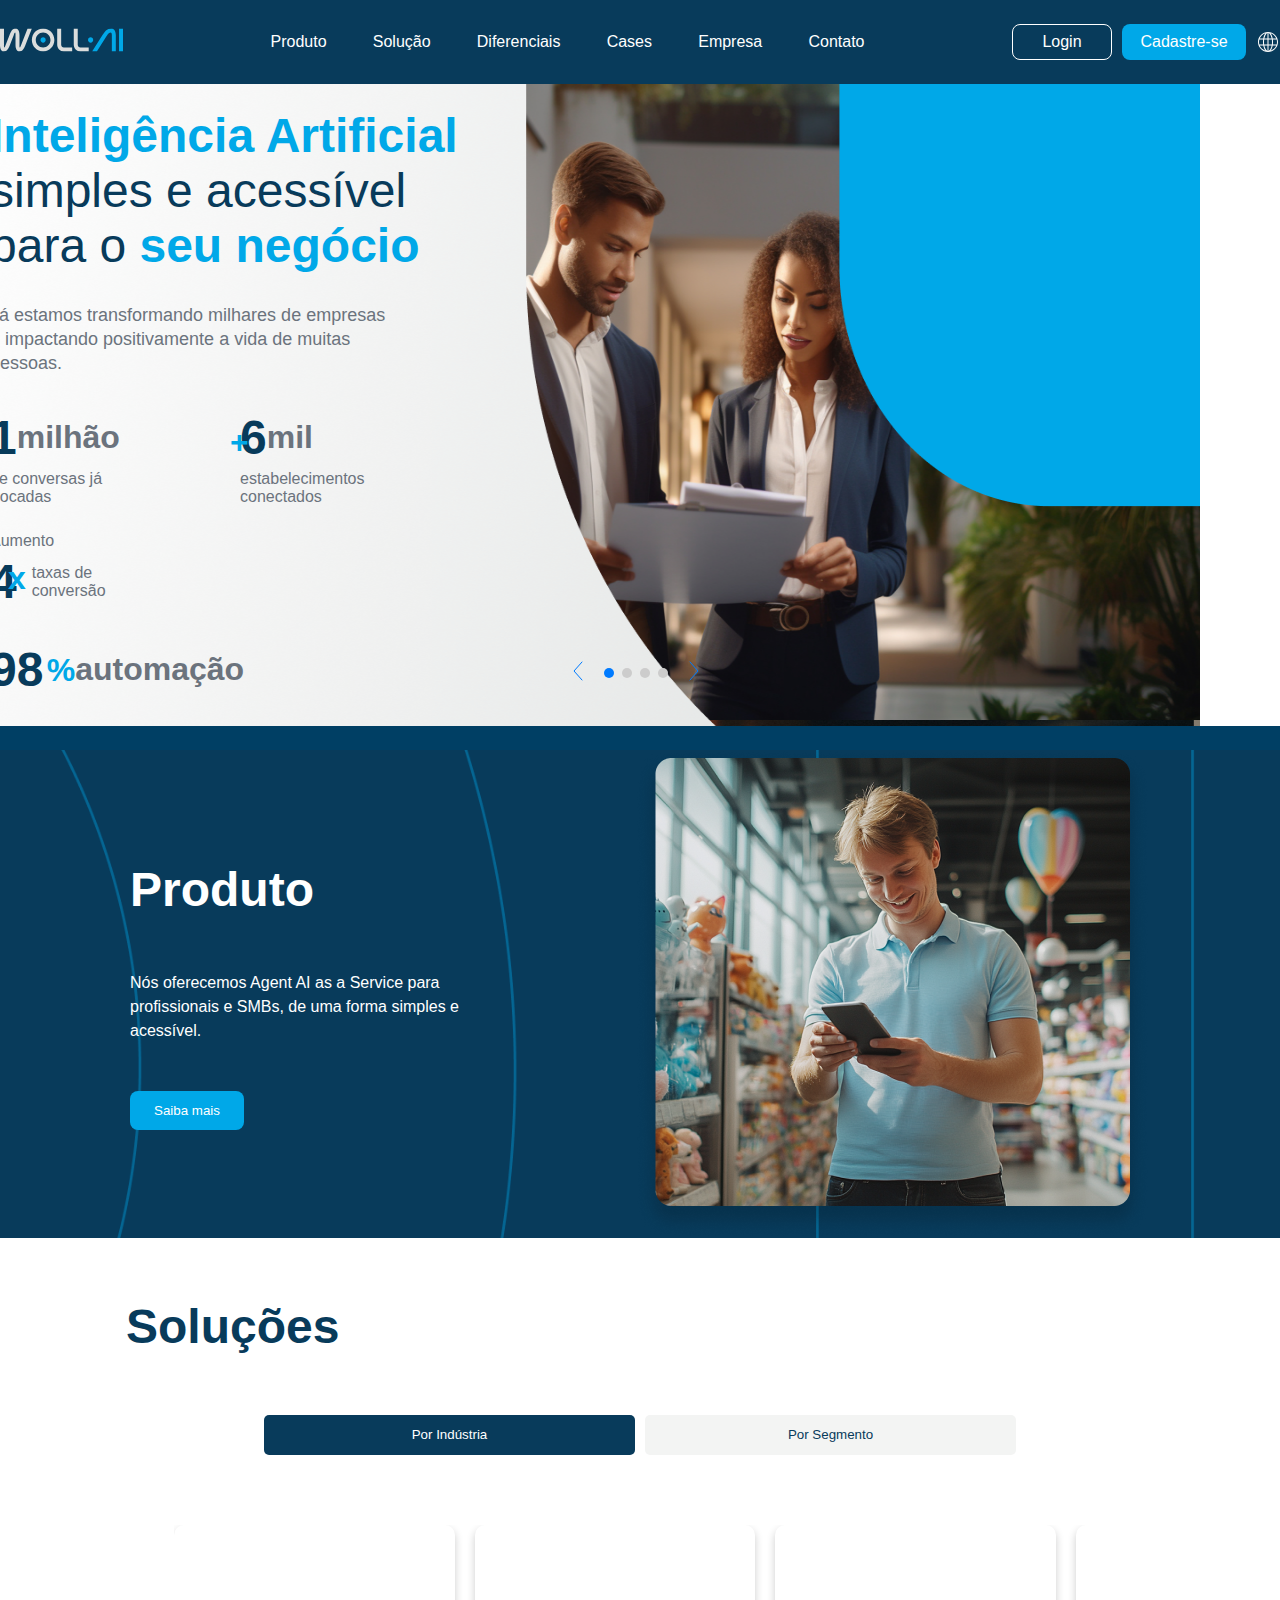
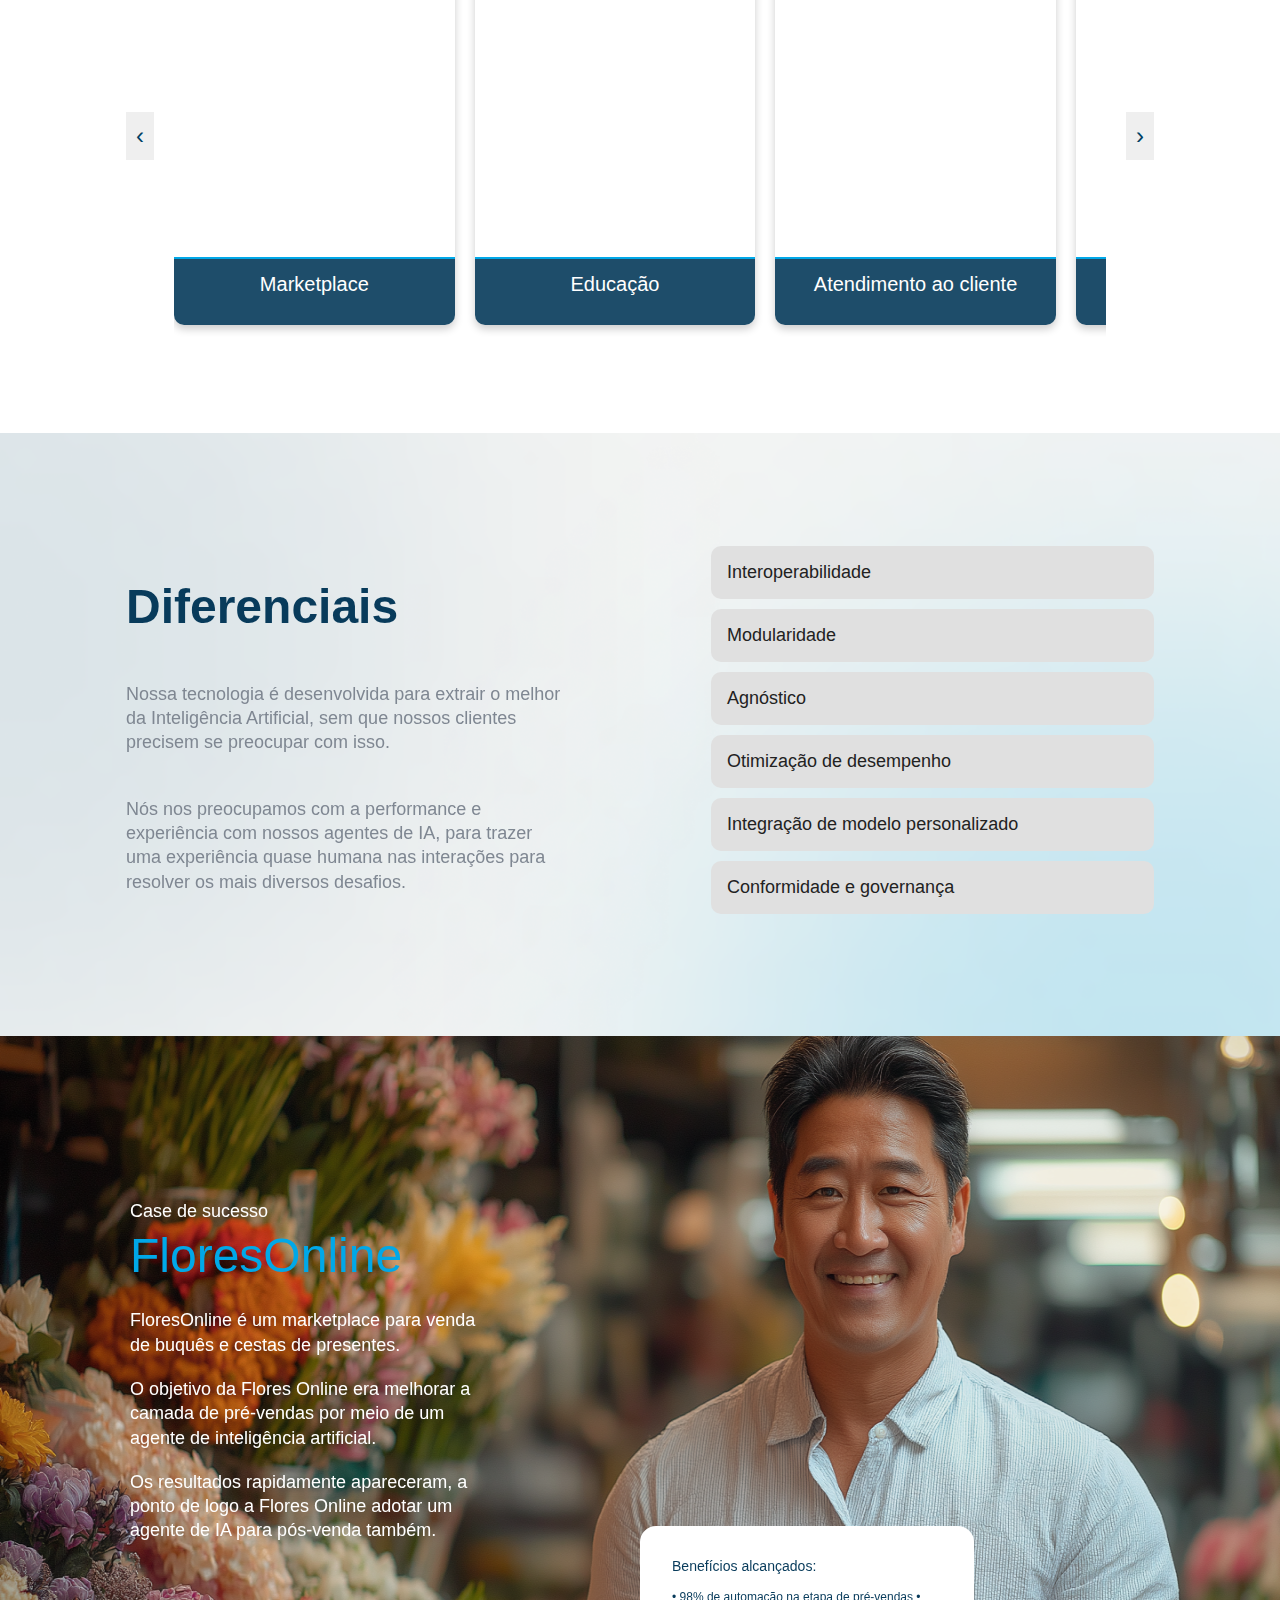
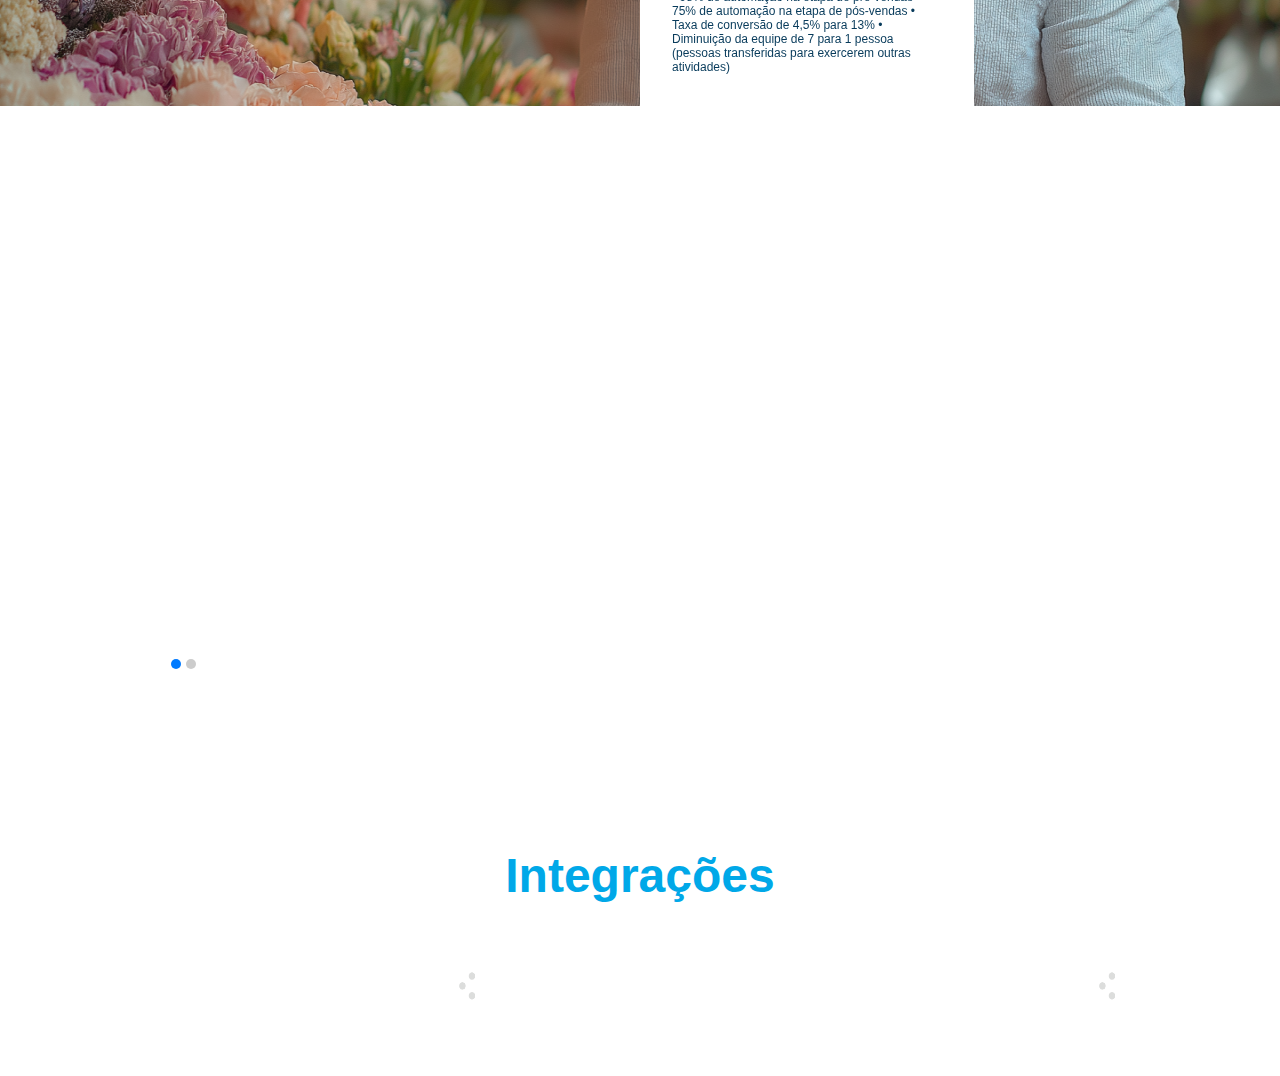
==== index.html @ 7b43d2b9 "vontade de comer miojo" ====
<!DOCTYPE html>
<html lang="pt-BR">
  <head>
    <meta charset="UTF-8" />
    <meta name="viewport" content="width=device-width, initial-scale=1.0" />
    <title>woll.AI</title>
    <meta name="description" content="Site da woll" />

    <!-- estilos -->
    <link rel="preload" href="./css/style.css" as="style" />
    <link rel="stylesheet" href="./css/style.css" />
    <!-- bibliotecas -->
    <script src="https://code.jquery.com/jquery-3.6.0.min.js"></script>
  </head>
  <body>
    <header>
      <div class="container-navbar" id="navbar">
        <nav>
          <div class="logo">
            <a href="index.html" class="navbar-brand">
              <img src="img/LogoWollAi.svg" alt="logo" />
            </a>
          </div>
          <ul class="menu-nav-page">
            <li class="">
              <a class="cpw" href="#produto" data-translate="produto"
                >Produto</a
              >
            </li>
            <li class="">
              <a class="cpw" href="#solucoes" data-translate="solucoes"
                >Solução</a
              >
            </li>
            <li class="">
              <a class="cpw" href="#diferenciais" data-translate="diferenciais"
                >Diferenciais</a
              >
            </li>
            <li class="">
              <a class="cpw" href="#cases" data-translate="cases">Cases</a>
            </li>
            <li class="">
              <a class="cpw" href="#empresa" data-translate="empresa"
                >Empresa</a
              >
            </li>
            <li class="">
              <a class="cpw" href="#footer" data-translate="contato">Contato</a>
            </li>
          </ul>
          <ul class="container-btn-funtion">
            <li class="">
              <a href="#" class="btn-navbar-login cpw" data-translate="login"
                ><img src="./img/icones/Perfil.svg" alt="" />Login</a
              >
            </li>
            <li class="">
              <a
                class="btn-navbar-cadastre-se cpw"
                href="inscricao.html"
                data-translate="cadastreSe"
                >Cadastre-se</a
              >
            </li>
            <li class="btn-header-select-language">
              <img
                src="img/icones/Lnaguage.svg"
                alt="Language Icon"
                id="language-icon"
              />
              <select
                id="language-selector-header"
                class="select-language-header"
              >
                <option value="pt">Português</option>
                <option value="en">English</option>
                <option value="es">Español</option>
              </select>
            </li>
          </ul>
          <div class="btn-menu-mobile">
            <svg
              width="24"
              height="24"
              viewBox="0 0 24 24"
              fill="none"
              xmlns="http://www.w3.org/2000/svg"
            >
              <path d="M3 7H21" stroke="white" stroke-linecap="round" />
              <path d="M3 12H14" stroke="white" stroke-linecap="round" />
              <path d="M3 17H18" stroke="white" stroke-linecap="round" />
            </svg>
          </div>
          <div class="menu-mobile bg-p4">
            <img src="./img/LogoWollAi.svg" alt="" />
            <ul>
              <li class="cpw">
                <a class="cpw" href="#produto" data-translate="produto"
                  >Produto</a
                >
              </li>
              <li class="cpw">
                <a class="cpw" href="#solucoes" data-translate="solucoes"
                  >Solução</a
                >
              </li>
              <li class="cpw">
                <a
                  class="cpw"
                  href="#diferenciais"
                  data-translate="diferenciais"
                  >Diferenciais</a
                >
              </li>
              <li class="cpw">
                <a class="cpw" href="#cases" data-translate="cases">Cases</a>
              </li>
              <li class="cpw">
                <a class="cpw" href="#empresa" data-translate="empresa"
                  >Empresa</a
                >
              </li>
              <li class="cpw">
                <a class="cpw" href="#footer" data-translate="contato"
                  >Contato</a
                >
              </li>
            </ul>
            <ul class="container-btn-funtion-mobile">
              <li class="">
                <a href="#" class="btn-navbar-login cpw" data-translate="login">
                  <img src="./img/icones/Perfil.svg" alt="" />Login</a
                >
              </li>
              <li class="">
                <a
                  class="btn-navbar-cadastre-se cpw"
                  href="inscricao.html"
                  data-translate="cadastreSe"
                  >Cadastre-se</a
                >
              </li>
              <li>
                <img src="img/icones/Lnaguage.svg" alt="Language Icon" />
                <select id="language-selector-mobile">
                  <option value="pt">Português</option>
                  <option value="en">English</option>
                  <option value="es">Español</option>
                </select>
              </li>
            </ul>
          </div>
        </nav>
      </div>
    </header>

    <section class="hero-section">
      <div class="heros">
        <div class="container-header slide active">
          <div class="header-side-right header-1">
            <div class="container-marcadores">
              <h1 class="cp4">
                <strong class="cp3" data-translate="inteligenciaArtificial"
                  >Inteligência Artificial</strong
                >
                <span data-translate="simplesEacessivel"
                  >simples e acessível para o</span
                >
                <strong class="cp3" data-translate="seuNegocio"
                  >seu negócio</strong
                >
              </h1>
              <p class="font-p cp2" data-translate="impactandoVidas">
                Já estamos transformando milhares de empresas e impactando<br />positivamente
                a vida de muitas pessoas.
              </p>
              <div class="card-marcadores">
                <div class="container-marcador-1">
                  <div class="container-marcador">
                    <p class="font-titulo-bold cp4 marcador-numero marcador-1">
                      1
                    </p>
                    <span data-translate="milhao">milhão</span>
                  </div>
                  <p class="marcador-texto" data-translate="conversasTrocadas">
                    de conversas já trocadas
                  </p>
                </div>
                <div class="container-marcador-2">
                  <div class="container-marcador">
                    <p class="font-titulo-bold cp4 marcador-numero marcador-2">
                      6
                    </p>
                    <span data-translate="mil">mil</span>
                  </div>
                  <p
                    class="marcador-texto"
                    data-translate="estabelecimentosConectados"
                  >
                    estabelecimentos conectados
                  </p>
                </div>
                <div class="container-marcador-3">
                  <span class="marcador-texto" data-translate="aumento"
                    >Aumento</span
                  >
                  <div class="container-marcador">
                    <p class="font-titulo-bold cp4 marcador-numero marcador-3">
                      4
                    </p>
                    <p
                      class="marcador-texto m3"
                      data-translate="taxasConversao"
                    >
                      <strong>taxas de conversão</strong>
                    </p>
                  </div>
                </div>
                <div class="container-marcador-4">
                  <div class="container-marcador">
                    <p class="font-titulo-bold cp4 marcador-numero marcador-4">
                      98
                    </p>
                    <span class="m4" data-translate="automacao">automação</span>
                  </div>
                </div>
              </div>
            </div>
          </div>
          <img
            src="./img/bg/bg-header-1.png"
            alt="Imagem representativa"
            class="bg-img-desktop bg-img-header-1"
          />
          <img src="./img/mobille/m-h1.png" class="bg-img-mobile" alt="" />
        </div>

        <div class="container-header slide">
          <div class="header-side-right header-2">
            <div class="container-marcadores-header-2">
              <h1 class="font-titulo">
                <span data-translate="testeGratis">Teste Gratis</span>
                <strong class="cpw" data-translate="wollAI"> Woll AI</strong>
              </h1>
              <div class="container-marcador-header-2">
                <div class="marcador-header-2">
                  <p class="marcador-numero-header-2 font-titulo-bold">20</p>
                  <span class="cpw" data-translate="maisTempoFamilia">
                    mais tempo <br />
                    com a familia
                  </span>
                </div>
                <div class="marcador-header-2">
                  <p class="marcador-numero-header-2 font-titulo-bold">30</p>
                  <span class="cpw" data-translate="maisRenda"
                    >mais<br />renda</span
                  >
                </div>
              </div>
              <button class="btn cpw bg-p4" data-translate="saibaMais">
                Saiba Mais
              </button>
            </div>
          </div>

          <img
            src="./img/bg/bg-header-2.png"
            alt="Imagem representativa"
            class="bg-img-desktop"
          />
          <img src="./img/mobille/m-h2.png" class="bg-img-mobile" />
        </div>

        <div class="container-header slide">
          <div class="header-side-right-3 header-3">
            <h1 class="font-titulo cp4">
              <span data-translate="header3TituloParte1">Possui uma</span>
              <strong data-translate="header3TituloParte2">petshop</strong>
              <span data-translate="header3TituloParte3">e quer</span>
              <strong data-translate="header3TituloParte4">automatizar</strong>
              <span data-translate="header3TituloParte6">parte do seu</span>
              <strong data-translate="header3TituloParte5">atendimento?</strong>
            </h1>
            <p class="font-p cp4" data-translate="cadastreAquiHeader3">
              Cadastre-se aqui e entre na lista dos primeiros que irão testar um
              Agente de IA gratuitamente.
            </p>
            <button class="btn cpw bg-p4" data-translate="cadastreSeHeader3">
              Cadastre-se
            </button>
          </div>

          <img
            src="./img/bg/bg-header-3.png"
            alt="Imagem representativa "
            class="bg-img-desktop"
          />
          <img src="./img/mobille/m-h3.png" alt="" class="bg-img-mobile" />
        </div>

        <div class="container-header slide">
          <div class="header-side-right-4 header-4">
            <h1 class="font-titulo cp3">
              <span data-translate="header4TituloParte1">Tem uma</span>
              <strong class="cpw" data-translate="header4TituloParte2"
                >floricultura</strong
              ><br />
              <span data-translate="header4TituloParte3">e quer</span>
              <strong class="cpw" data-translate="header4TituloParte4"
                >aumentar<br />suas vendas?</strong
              >
            </h1>
            <p class="font-p cpw" data-translate="headerFloriculturaDescricao">
              Cadastre-se aqui e entre na lista dos primeiros que irão testar um
              Agente de IA gratuitamente.
            </p>
            <button
              class="btn bg-p3 cpw"
              data-translate="headerFloriculturaBotao"
            >
              Cadastre-se
            </button>
          </div>

          <img
            src="./img/bg/bg-header-4.png"
            alt="Imagem representativa"
            class="bg-img-desktop bg-img-header-4"
          />
          <img src="./img/mobille/m-h4.png" alt="" class="bg-img-mobile" />
        </div>

        <div class="carousel-headers">
          <button class="carousel-left">
            <img src="img/icones/Left.svg" alt="Seta esquerda" />
          </button>
          <span class="active"></span>
          <span></span>
          <span></span>
          <span></span>
          <button class="carousel-right">
            <img src="img/icones/Right.svg" alt="Seta direita" />
          </button>
        </div>
      </div>
    </section>

    <section class="produto detalhe-bg-produto" id="produto">
      <div class="container-produto">
        <div class="card-produto">
          <h2 class="font-titulo-bold cpw" data-translate="produtoTitulo">
            Produto
          </h2>
          <p class=".font-p cpw" data-translate="produtoDescricao">
            Nós oferecemos Agent AI as a Service para<br />
            profissionais e SMBs, de uma forma
            <strong class="cpw">simples</strong> e
            <strong class="cpw">acessível</strong>
          </p>
          <button
            class="btn-produto bg-p3 cpw"
            data-translate="produtoSaibaMais"
          >
            Saiba mais
          </button>
        </div>

        <div class="container-img-produto">
          <img
            src="img/bg/img-produto.png"
            alt="Pessoa segurando um tablet em uma loja"
            class="img-border-radius"
          />
        </div>
      </div>
    </section>

    <section class="solucoes-section" id="solucoes">
      <div class="container-solucoes">
        <div class="section-cards">
          <h2 class="font-titulo-bold cp4" data-translate="solutionTitulo">
            Soluções
          </h2>

          <div class="container-buttons">
            <button
              class="btn--solucoes active"
              data-target="container-cards-industria"
              data-translate="solutionBtnIndustria"
            >
              Por Indústria
            </button>
            <button
              class="btn--solucoes"
              data-target="container-cards-segmento"
              data-translate="solutionBtnSegmento"
            >
              Por Segmento
            </button>
          </div>

          <div class="container-cards-segmento">
            <div class="cards-carousel">
              <div class="carousel-track">
                <div class="card-container s-card-1">
                  <div class="text-overlay">
                    <p data-translate="solutionDescricaoNutricaoVendas">
                      Tenha um agente de IA projetado para envolver e orientar
                      clientes em potencial pelo funil de vendas, fornecendo
                      interações personalizadas, oportunas e relevantes. Ele
                      automatiza vários estágios do processo de nutrição,
                      garantindo que os leads sejam consistentemente
                      acompanhados e movidos para mais perto de tomar uma
                      decisão de compra.
                    </p>
                  </div>
                  <h3 data-translate="solutionTituloNutricaoVendas">
                    Nutrição e Vendas IA
                  </h3>
                </div>
                <div class="card-container s-card-2">
                  <div class="text-overlay">
                    <p data-translate="solutionDescricaoCoachIA">
                      Tenha um agente de IA projetado para auxiliar os clientes
                      automatizando respostas, fornecendo assistência em tempo
                      real e resolvendo problemas comuns de forma eficiente. Ele
                      opera em vários canais de comunicação, como chat, e-mail,
                      telefone e mídia social para aprimorar a experiência geral
                      de atendimento ao cliente.
                    </p>
                  </div>
                  <h3 data-translate="solutionTituloCoachIA">Coach IA</h3>
                </div>
                <div class="card-container s-card-3">
                  <div class="text-overlay">
                    <p data-translate="solutionDescricaoAtendimentoClienteSeg">
                      Tenha um agente de IA projetado para auxiliar os clientes
                      automatizando respostas, fornecendo assistência em tempo
                      real e resolvendo problemas comuns de forma eficiente. Ele
                      opera em vários canais de comunicação, como chat, e-mail,
                      telefone e mídia social para aprimorar a experiência geral
                      de atendimento ao cliente.
                    </p>
                  </div>
                  <h3 data-translate="solutionTituloAtendimentoClienteSeg">
                    Atendimento ao cliente
                  </h3>
                </div>
              </div>
            </div>
          </div>

          <div class="container-cards-industria active">
            <button class="carousel-button left" data-direction="left">
              ‹
            </button>
            <div class="cards-carousel">
              <div class="carousel-track">
                <div class="card-container card-1">
                  <div class="text-overlay">
                    <p data-translate="solutionDescricaoMarketplace">
                      Aumente a eficiência, a experiência do usuário e as
                      operações dentro de um mercado online, automatizando
                      tarefas-chave, fornecendo recomendações personalizadas e
                      melhorando as interações entre compradores, vendedores e a
                      própria plataforma.
                    </p>
                  </div>
                  <h3 data-translate="solutionTituloMarketplace">
                    Marketplace
                  </h3>
                </div>
                <div class="card-container card-2">
                  <div class="text-overlay">
                    <p data-translate="solutionDescricaoEducacao">
                      O agente de IA irá proporcionar suporte aos alunos e
                      professores ao fornecer experiências de aprendizagem
                      personalizadas, melhorando o processo de aprendizagem por
                      meio de tutores virtuais, ajudando os alunos a ter sucesso
                      acadêmico e auxiliando os educadores a gerenciar sua carga
                      de trabalho.
                    </p>
                  </div>
                  <h3 data-translate="solutionTituloEducacao">Educação</h3>
                </div>
                <div class="card-container card-3">
                  <div class="text-overlay">
                    <p data-translate="solutionDescricaoAtendimentoClienteInd">
                      O agente de IA para atendimento ao cliente lida com vários
                      aspectos do atendimento ao cliente, desde responder a
                      perguntas comuns até resolver problemas complexos,
                      gerenciar dados do cliente e fornecer suporte
                      personalizado, de forma automatizada ou híbrida.
                    </p>
                  </div>
                  <h3 data-translate="solutionTituloAtendimentoClienteInd">
                    Atendimento ao cliente
                  </h3>
                </div>
                <div class="card-container card-4">
                  <div class="text-overlay">
                    <p data-translate="solutionDescricaoNegociosLocais">
                      O agente de IA ajuda pequenas e médias empresas locais a
                      melhorar suas operações, interações com clientes e
                      esforços de marketing, automatizando tarefas, fornecendo
                      serviço personalizado aos clientes, otimizando fluxos de
                      trabalho, melhorando a experiência do cliente e a
                      eficiência do negócio.
                    </p>
                  </div>
                  <h3 data-translate="solutionTituloNegociosLocais">
                    Negócios locais
                  </h3>
                </div>
                <div class="card-container card-5">
                  <div class="text-overlay">
                    <p data-translate="solutionDescricaoMentoria">
                      O agente de IA é projetado para fornecer orientação
                      personalizada, feedback e suporte a indivíduos em vários
                      aspectos de seu desenvolvimento profissional ou pessoal,
                      atuando como um mentor virtual, oferecendo insights e
                      sugerindo recursos.
                    </p>
                  </div>
                  <h3 data-translate="solutionTituloMentoria">Mentoria</h3>
                </div>
              </div>
            </div>
            <button class="carousel-button right" data-direction="right">
              ›
            </button>
          </div>
        </div>
      </div>
    </section>

    <section class="diferenciais-section" id="diferenciais">
      <div class="container-diferenciais-bg">
        <div class="container-diferenciais">
          <div class="card-diferenciais">
            <h2
              class="font-titulo-bold cp4"
              data-translate="diferenciaisTitulo"
            >
              Diferenciais
            </h2>
            <p
              class="diferenciais-p-mobile font-p cp1"
              data-translate="diferenciaisDescricaoMobile"
            >
              Nossa tecnologia é desenvolvida para extrair o melhor da
              Inteligência Artificial, sem que nossos clientes precisem se
              preocupar com isso. Nós nos preocupamos com a performance e
              experiência com nossos agentes de IA, para trazer uma experiência
              quase humana nas interações para resolver os mais diversos
              desafios.
            </p>
            <p
              class="diferenciais-p-desktop font-p cp1"
              data-translate="diferenciaisDescricaoDesktop1"
            >
              Nossa tecnologia é desenvolvida para extrair o melhor da
              Inteligência Artificial, sem que nossos clientes precisem se
              preocupar com isso.
            </p>
            <p
              class="diferenciais-p-desktop font-p cp1"
              data-translate="diferenciaisDescricaoDesktop2"
            >
              Nós nos preocupamos com a performance e experiência com nossos
              agentes de IA, para trazer uma experiência quase humana nas
              interações para resolver os mais diversos desafios.
            </p>
          </div>
          <div class="acordion-container">
            <div class="faq-item">
              <div class="faq-title" data-translate="interoperabilidadeTitulo">
                Interoperabilidade
                <span class="faq-icon"
                  ><img src="./img/icones/Down.svg" alt=""
                /></span>
              </div>
              <div
                class="faq-content"
                data-translate="interoperabilidadeDescricao"
              >
                A plataforma pode suportar vários LLMs de diferentes
                fornecedores, permitindo que os usuários interejam com qualquer
                modelo que escolherem. Ela abstrai as complexidades de APIs
                individuais, permitindo uma experiência perfeita entre os
                modelos.
              </div>
            </div>
            <div class="faq-item">
              <div class="faq-title" data-translate="modularidadeTitulo">
                Modularidade
                <span class="faq-icon"
                  ><img src="./img/icones/Down.svg" alt=""
                /></span>
              </div>
              <div class="faq-content" data-translate="modularidadeDescricao">
                Os usuários podem facilmente conectar diferentes LLMs ou
                alternar entre modelos para diferentes casos de uso (por
                exemplo, um modelo para geração de linguagem natural, outro para
                resumo), garantindo flexibilidade.
              </div>
            </div>
            <div class="faq-item">
              <div class="faq-title" data-translate="agnosticoTitulo">
                Agnóstico
                <span class="faq-icon"
                  ><img src="./img/icones/Down.svg" alt=""
                /></span>
              </div>
              <div class="faq-content" data-translate="agnosticoDescricao">
                A plataforma não está vinculada a nenhum fornecedor ou provedor
                de nuvem específico, permitindo que as organizações escolham os
                melhores modelos ou provedores com base em custo, desempenho ou
                recursos, e até mesmo combinem modelos de diferentes fontes.
              </div>
            </div>
            <div class="faq-item">
              <div class="faq-title" data-translate="otimizacaoTitulo">
                Otimização de desempenho
                <span class="faq-icon"
                  ><img src="./img/icones/Down.svg" alt=""
                /></span>
              </div>
              <div class="faq-content" data-translate="otimizacaoDescricao">
                Ela permite que os usuários selecionem modelos com base em
                métricas de desempenho, como velocidade, precisão, custo ou
                eficiência, ajudando-os a escolher o modelo mais adequado para
                tarefas específicas.
              </div>
            </div>
            <div class="faq-item">
              <div class="faq-title" data-translate="integracaoTitulo">
                Integração de modelo personalizado
                <span class="faq-icon"
                  ><img src="./img/icones/Down.svg" alt=""
                /></span>
              </div>
              <div class="faq-content" data-translate="integracaoDescricao">
                Além de LLMs públicos, a plataforma pode acomodar modelos
                personalizados ou proprietários, fornecendo uma interface
                unificada para modelos internos e externos.
              </div>
            </div>
            <div class="faq-item">
              <div class="faq-title" data-translate="conformidadeTitulo">
                Conformidade e governança
                <span class="faq-icon"
                  ><img src="./img/icones/Down.svg" alt=""
                /></span>
              </div>
              <div class="faq-content" data-translate="conformidadeDescricao">
                Garante que os usuários possam aderir aos requisitos
                regulatórios ou às políticas de governança organizacional,
                independentemente do modelo LLM que usam. Isso inclui o
                gerenciamento de privacidade de dados, segurança e conformidade
                em vários modelos.
              </div>
            </div>
          </div>
        </div>
      </div>
    </section>

  <section class="case-sucesso-section" id="cases">
      <div class="slide-cases">
        <img
          src="./img/bg/bg-case-1.png"
          alt=""
          class="case1-bg-desktop"
        />
        <div class="case1">
          <img
            src="./img/mobille/m-case-1.png"
            alt=""
            class="case-1-bg-mobile"
          />
          <div class="case-titulo-mobile">
            <p class="font-p cp3" data-translate="case1TituloMobile">Case de sucesso</p>
            <h2 class="cpw" data-translate="case1Nome">FloresOnline</h2>
          </div>
          <div class="card-1-case-1-mobile bg-p1">
            <p class="font-p" data-translate="case1DescricaoMobile">
              FloresOnline é um marketplace para venda de buquês e cestas de presentes. O objetivo da Flores Online era melhorar a camada de pré-vendas por meio de um agente de inteligência artificial. Os resultados rapidamente apareceram, a ponto de logo a Flores Online adotar um agente de IA para pós-venda também.
            </p>
          </div>
          <div class="card-2-case-1-mobile bg-p4">
            <h3 class="cpw" data-translate="case1BeneficiosTitulo"><strong>Benefícios alcançados:</strong></h3>
            <ul class="cpw font-p" data-translate="case1BeneficiosLista">
              <li>
                <strong> • 98% de automação</strong> na etapa de
                <strong>pré-vendas</strong>
              </li>
              <li>
                <strong> • 75% de automação</strong> na etapa de
                <strong>pós-vendas</strong>
              </li>
              <li>
                <strong> • Taxa de conversão</strong> de <strong>4,5%</strong> para
                <strong>13%</strong>
              </li>
              <li><strong> • Diminuição da equipe de 7 para 1 pessoa</strong></li>
            </ul>
          </div>
          <div class="card-1-case-1">
            <div class="font-p cpw container-card-1-case-1">
              <div>
                <span data-translate="case1TituloDesktop">Case de sucesso</span>
                <h2 class="font-titulo cp3" data-translate="case1Nome">FloresOnline</h2>
              </div>
              <p class="text-white" data-translate="case1Descricao1">
                FloresOnline é um marketplace para venda de buquês e cestas de presentes.
              </p>
              <p class="text-white" data-translate="case1Descricao2">
                O objetivo da Flores Online era melhorar a camada de pré-vendas por meio de um agente de inteligência artificial.
              </p>
              <p class="text-white" data-translate="case1Descricao3">
                Os resultados rapidamente apareceram, a ponto de logo a Flores Online adotar um agente de IA para pós-venda também.
              </p>
            </div>
            <div class="card-2-case-1">
              <h3 class="cp4" data-translate="case1BeneficiosTitulo"><strong>Benefícios alcançados:</strong></h3>
              <ul class="cp4" data-translate="case1BeneficiosLista">
                <li>
                  <strong> • 98% de automação</strong> na etapa de
                  <strong>pré-vendas</strong>
                </li>
                <li>
                  <strong> • 75% de automação</strong> na etapa de
                  <strong>pós-vendas</strong>
                </li>
                <li>
                  <strong> • Taxa de conversão</strong> de
                  <strong>4,5%</strong> para <strong>13%</strong>
                </li>
                <li>
                  <strong> • Diminuição da equipe de 7 para 1 pessoa</strong>
                  (pessoas <br /> transferidas para exercerem outras atividades)
                </li>
              </ul>
            </div>
          </div>
        </div>
      </div>
      
      <div class="slide-cases active">
        <img
        src="./img/bg/bg-case-2.png"
        alt=""
        class="case1-bg-desktop"
      />
        <div class="case2">
   
          <img
            src="./img/mobille/m-case-2.png"
            alt=""
            class="case-2-bg-mobile"
          />
          <div class="case-titulo-mobile">
            <p class="font-p cp3">Case de sucesso</p>
            <h2 class=" cpw">Nome do Case</h2>
          </div>
          <div class="card-1-case-2-mobile bg-p1">
            <p class="font-p">A company could use a platform-agnostic LLM platform to integrate models from OpenAI and Google, using OpenAI’s GPT for conversational agents and Google’s PaLM for specialized knowledge extraction. If a new, more efficient model becomes available, they can easily integrate and transition without re-engineering their entire. </p>
          </div>
          <div class="card-2-case-2-mobile bg-p4">
            <h3 class="cpw"><strong>Benefits:</strong></h3>
            <ul class="cpw font-p">
              <li>
                <strong> • Flexibility:</strong> Freedom to choose the best LLM for the task without vendor lock-in.
              </li>
              <li>
                <strong>• Cost-Effective:</strong> 
                Optimize cost by selecting the most affordable or efficient model for specific needs.

              </li>
              <li>
                <strong>•  Future-Proof:</strong> 
                Easily adopt new or improved LLMs without significant changes to the existing infrastructure.
              </li>
              <li><strong>• Scalability:</strong>
                Leverage multiple LLMs across different cloud platforms or on-premise environments, enabling global scalability.</li>
            </ul>
          </div>
          <div class="card-1-case-1">
            <div class="font-p cpw container-card-1-case-1">
              <div>
        
                <h2 class="font-titulo cp3">Case</h2>
              </div>
              <p class="text-white">A company could use a platform-agnostic LLM platform to integrate models from OpenAI and Google, using OpenAI’s GPT for conversational agents and Google’s PaLM for specialized knowledge extraction. If a new, more efficient model becomes available, they can easily integrate and transition without re-engineering their entire system.</p>
              <p class="text-white">In summary, a platform-agnostic LLM platform allows organizations to maximize flexibility, performance, and cost-efficiency by seamlessly integrating multiple LLMs into their workflows, regardless of the model provider or infrastructure.</p>
         
            </div>
            <div class="card-2-case-1">
               <h3 class="cp4"><strong>Benefits:</strong></h3>
            <ul class="cp4">
              <li>
                <strong> • Flexibility:</strong> Freedom to choose the best LLM for the task without vendor lock-in.
              </li>
              <li>
                <strong>• Cost-Effective:</strong> 
                Optimize cost by selecting the most affordable or efficient model for specific needs.

              </li>
              <li>
                <strong>•  Future-Proof:</strong> 
                Easily adopt new or improved LLMs without significant changes to the existing infrastructure.
              </li>
              <li><strong>• Scalability:</strong>
                Leverage multiple LLMs across different cloud platforms or on-premise environments, enabling global scalability.</li>
            </ul>
            </div>
          </div>
        </div>
      </div>
      <div class="carousel-cases">
        <button class="carousel-left-cases">
          <svg width="24" height="24" viewBox="0 0 24 24" fill="none" xmlns="http://www.w3.org/2000/svg">
            <rect width="24" height="24" fill="none"/>
            <path d="M16 3L8 12L16 21" stroke="#fff" stroke-linecap="round" stroke-linejoin="round"/>
          </svg>
        </button>

        </button>
        <span class="active"></span>
        <span></span>
        <button class="carousel-right-cases">
          <svg width="24" height="24" viewBox="0 0 24 24" fill="none" xmlns="http://www.w3.org/2000/svg">
            <rect width="24" height="24" fill=""/>
            <path d="M8 21L16 12L8 3" stroke="#fff" stroke-linecap="round" stroke-linejoin="round"/>
          </svg>
        </button>
      </div>
    </section> 

    <section class="integracoes-section" id="integracoes">
      <h2 class="font-titulo-bold cp3" data-translate="integrationTitulo">Integrações</h2>
      <div class="unique-carousel-wrapper">
        <div class="unique-carousel-content">
          <div class="unique-carousel-item">
            <img src="img/bg/Integracoes.png" alt="Integrações" />
          </div>
          <div class="unique-carousel-item">
            <img src="img/bg/Integracoes.png" alt="Integrações" />
          </div>
        </div>
      </div>
    </section> 

    <!-- <section class="crm-section" id="crm">
      <div class="container-crm">
        <div class="crm-buttons">
          <button id="crm-button" class="crm-button active" data-translate="crmButton">CRM</button>
          <button id="gestor-button" class="crm-button" data-translate="gestorButton">
            Gestor de Pedidos
          </button>
          <button id="contact-button" class="crm-button" data-translate="contactButton">Contact Center</button>
        </div>
        <div class="crm-images">
          <img
            id="crm-image"
            src="./img/crm/crm.png"
            alt="CRM"
            class="active"
          />
          <img
            id="gestor-image"
            src="./img/crm/gestorpdepedidos.png"
            alt="Gestor de Pedidos"
          />
          <img
            id="contact-image"
            src="./img/crm/contaactcenter.png"
            alt="Contact Center"
          />
        </div>
      </div>
    </section>
     -->
    <!-- <section class="empresa-section bg-azul-claro" id="empresa">
      <div class="container-geral-empresa">
        <div class="container-img-empresa">
          <img src="./img/empresa/img-1.jpg" alt="" class="img-empresa" />
          <img src="./img/empresa/img-2.jpg" alt="" class="img-empresa" />
          <img src="./img/empresa/img-3.jpg" alt="" class="img-empresa" />
          <img src="./img/empresa/img-4.jpg" alt="" class="img-empresa" />
          <img src="./img/empresa/img-5.jpg" alt="" class="img-empresa" />
          <img src="./img/empresa/img-6.jpg" alt="" class="img-empresa" />
          <img src="./img/empresa/img-7.jpg" alt="" class="img-empresa" />
          <img src="./img/empresa/img-8.jpg" alt="" class="img-empresa" />
          <img src="./img/empresa/img-9.jpg" alt="" class="img-empresa" />
          <img src="./img/empresa/img-10.png" alt="" class="img-empresa" />
        </div>
        <div class="container-empresa">
          <div class="card-sobre-empresa">
            <h2 class="font-titulo-bold" data-translate="empresaTitulo">Empresa</h2>
            <p class=".font-p" data-translate="empresaDescricao">
              Nós acreditamos que podemos impactar cada pessoa no planeta
              gerando acesso a IA de forma acessível e democrática.
            </p>
          </div>
          <h2 class="font-titulo-bold cp4" data-translate="empresaLideranca">Nossa Liderança</h2>
          <div class="container-lideranca">
            <div class="container-cards-lideranca">
              <div class="card-lideranca">
                <img src="./img/lideranca/Eduardo.jpg" alt="" />
                <div class="container-detalhes-cards">
                  <div class="container-nomes">
                    <h4 class="nome-co-funder">Eduardo Henrique</h4>
                    <span>Co-funder</span>
                  </div>
                  <div class="container-skills">
                    <p>Nerd</p>
                    <p>Empreendedor</p>
                    <p>Empreendedor</p>
                    <p>Nerd</p>
                    <p>Empreendedor</p>
                  </div>
                </div>
              </div>
              <div class="card-lideranca">
                <img src="./img/lideranca/Marcia.jpg" alt="" />
                <div class="container-detalhes-cards">
                  <div class="container-nomes">
                    <h4 class="nome-co-funder">Marcia Asano</h4>
                    <span>Co-funder</span>
                  </div>
                  <div class="container-skills">
                    <p>Nerd</p>
                    <p>Empreendedor</p>
                    <p>Empreendedor</p>
                    <p>Nerd</p>
                    <p>Empreendedor</p>
                  </div>
                </div>
              </div>
              <div class="card-lideranca">
                <img src="./img/lideranca/Luis.jpg" alt="" />
                <div class="container-detalhes-cards">
                  <div class="container-nomes">
                    <h4 class="nome-co-funder">Luis Torres</h4>
                    <span>Co-funder</span>
                  </div>
                  <div class="container-skills">
                    <p>Nerd</p>
                    <p>Empreendedor</p>
                    <p>Empreendedor</p>
                    <p>Nerd</p>
                    <p>Empreendedor</p>
                  </div>
                </div>
              </div>
              <div class="card-lideranca">
                <img src="./img/lideranca/Lucas.jpg" alt="" />
                <div class="container-detalhes-cards">
                  <div class="container-nomes">
                    <h4 class="nome-co-funder">Lucas Buffo</h4>
                    <span>Co-funder</span>
                  </div>
                  <div class="container-skills">
                    <p>Nerd</p>
                    <p>Empreendedor</p>
                    <p>Empreendedor</p>
                    <p>Nerd</p>
                    <p>Empreendedor</p>
                  </div>
                </div>
              </div>
              <div class="card-lideranca">
                <img src="./img/lideranca/Marcela.jpg" alt="" />
                <div class="container-detalhes-cards">
                  <div class="container-nomes">
                    <h4 class="nome-co-funder">Marcela Martins</h4>
                    <span>Co-funder</span>
                  </div>
                  <div class="container-skills">
                    <p>Nerd</p>
                    <p>Empreendedor</p>
                    <p>Empreendedor</p>
                    <p>Nerd</p>
                    <p>Empreendedor</p>
                  </div>
                </div>
              </div>
            </div>
          </div>
        </div>
      </div>
    </section> -->

    <!-- <section class="impacto-section bg-p4" id="impacto">
      <div class="container-impacto">
        <div class="container-animacao">
          <div class="impacto-container">
            <div class="impacto-word cp5">
              <span class="letter" id="letter-i">I</span>
              <span class="letter" id="letter-m">M</span>
              <span class="letter" id="letter-p">P</span>
              <span class="letter" id="letter-a">A</span>
              <span class="letter" id="letter-c">C</span>
              <span class="letter" id="letter-t">T</span>
              <span class="letter" id="letter-o">O</span>
            </div>
            <div class="impacto-list cpw" id="impacto-list">
              <p class="word" id="letter-i">
                <span class="cp3">I</span>novação
              </p>
              <p class="word" id="letter-m">
                <span class="cp3">M</span>ente aberta
              </p>
              <p class="word" id="letter-p"><span class="cp3">P</span>essoas</p>
              <p class="word" id="letter-a">
                <span class="cp3">A</span>prendizado
              </p>
              <p class="word" id="letter-c">
                <span class="cp3">C</span>ompromisso
              </p>
              <p class="word" id="letter-t">
                <span class="cp3">T</span>ransformação
              </p>
              <p class="word" id="letter-o">
                <span class="cp3">O</span>riginalidade
              </p>
            </div>
          </div>
        </div>
        <div class="container-imagem">
          <img src="./img/bg/mulher.png" alt="" class="img-impacto-mulher" />
        </div>
      </div>
    </section> -->

    <!-- <section class="manifesto-section" id="manifesto">
      <img
        src="./img/bg/bg-manifesto.png"
        alt="Background Desktop"
        class="manifesto-bg-desktop"
      />
      <img
        src="./img/mobille/m-manifesto.png"
        alt="Background Mobile"
        class="manifesto-bg-mobile"
      />
      <div class="container-manifesto">
        <div class="card-manifesto">
          <h2 class="cp3" data-translate="manifestoTitulo">Manifesto</h2>
          <p class="cpw" >
            <span data-translate="manifestoDescricao">Acreditamos que o</span> <strong class="cp3" data-translate="manifestoImpacto">impacto</strong>
            <span data-translate="manifestoConsequencia">
              é mais que uma consequência - é o motor que impulsiona tudo
              o que fazemos.
            </span>
          </p>
          <ul class="container-list-manifesto cpw">
            <li >
              <strong class="cp3" data-translate="manifestoImpacto">Impacto</strong>
              <span data-translate="manifestoGeraConexoes"> gera conexões.</span>
            </li>
            <li >
              <strong class="cp3" data-translate="manifestoImpacto">Impacto</strong>
              <span data-translate="manifestoGeraResultados"> gera resultados.</span>
            </li>
            <li >
              <strong class="cp3" data-translate="manifestoImpacto">Impacto</strong>
              <span data-translate="manifestoTransformaSpan"> transforma.</span>
            </li>
          </ul>
        </div>
      </div>
      
      </div>
      
      
      
      
    </section> -->

    <!-- <footer class="footer bg-azul-img" id="footer">
      <div class="container-footer">
        <div class="logo-footer">
          <img src="img/LogoWollAi.svg" alt="" />
          <div class="social-icons">
            <a href="#" class="likedin">  
              <svg width="24" height="24" viewBox="0 0 24 24" fill="none" xmlns="http://www.w3.org/2000/svg">
                <path d="M4.98 3.5C4.98 4.881 3.87 6 2.5 6C1.13 6 0.02 4.881 0.02 3.5C0.02 2.12 1.13 1 2.5 1C3.87 1 4.98 2.12 4.98 3.5ZM5 8H0V24H5V8ZM12.982 8H8.014V24H12.983V15.601C12.983 10.931 19.012 10.549 19.012 15.601V24H24V13.869C24 5.989 15.078 6.276 12.982 10.155V8Z" fill="white"/>
                </svg>
                
                
            </a>
            <a href="#" class="instagram">
              <svg width="24" height="24" viewBox="0 0 24 24" fill="none" xmlns="http://www.w3.org/2000/svg">
                <g clip-path="url(#clip0_45_1899)">
                <path d="M12 2.163C15.204 2.163 15.584 2.175 16.85 2.233C20.102 2.381 21.621 3.924 21.769 7.152C21.827 8.417 21.838 8.797 21.838 12.001C21.838 15.206 21.826 15.585 21.769 16.85C21.62 20.075 20.105 21.621 16.85 21.769C15.584 21.827 15.206 21.839 12 21.839C8.796 21.839 8.416 21.827 7.151 21.769C3.891 21.62 2.38 20.07 2.232 16.849C2.174 15.584 2.162 15.205 2.162 12C2.162 8.796 2.175 8.417 2.232 7.151C2.381 3.924 3.896 2.38 7.151 2.232C8.417 2.175 8.796 2.163 12 2.163ZM12 0C8.741 0 8.333 0.014 7.053 0.072C2.695 0.272 0.273 2.69 0.073 7.052C0.014 8.333 0 8.741 0 12C0 15.259 0.014 15.668 0.072 16.948C0.272 21.306 2.69 23.728 7.052 23.928C8.333 23.986 8.741 24 12 24C15.259 24 15.668 23.986 16.948 23.928C21.302 23.728 23.73 21.31 23.927 16.948C23.986 15.668 24 15.259 24 12C24 8.741 23.986 8.333 23.928 7.053C23.732 2.699 21.311 0.273 16.949 0.073C15.668 0.014 15.259 0 12 0ZM12 5.838C8.597 5.838 5.838 8.597 5.838 12C5.838 15.403 8.597 18.163 12 18.163C15.403 18.163 18.162 15.404 18.162 12C18.162 8.597 15.403 5.838 12 5.838ZM12 16C9.791 16 8 14.21 8 12C8 9.791 9.791 8 12 8C14.209 8 16 9.791 16 12C16 14.21 14.209 16 12 16ZM18.406 4.155C17.61 4.155 16.965 4.8 16.965 5.595C16.965 6.39 17.61 7.035 18.406 7.035C19.201 7.035 19.845 6.39 19.845 5.595C19.845 4.8 19.201 4.155 18.406 4.155Z" fill="white"/>
                </g>
                <defs>
                <clipPath id="clip0_45_1899">
                <rect width="24" height="24" fill="white"/>
                </clipPath>
                </defs>
                </svg>
                
            </a>
            <a href="#" class="whatsapp">
              <svg width="24" height="24" viewBox="0 0 24 24" fill="none" xmlns="http://www.w3.org/2000/svg">
                <g clip-path="url(#clip0_45_1903)">
                <path d="M0.0568848 24L1.74388 17.837C0.702885 16.033 0.155885 13.988 0.156885 11.891C0.159885 5.335 5.49488 0 12.0499 0C15.2309 0.001 18.2169 1.24 20.4629 3.488C22.7079 5.736 23.9439 8.724 23.9429 11.902C23.9399 18.459 18.6049 23.794 12.0499 23.794C10.0599 23.793 8.09888 23.294 6.36188 22.346L0.0568848 24ZM6.65388 20.193C8.32988 21.188 9.92988 21.784 12.0459 21.785C17.4939 21.785 21.9319 17.351 21.9349 11.9C21.9369 6.438 17.5199 2.01 12.0539 2.008C6.60188 2.008 2.16688 6.442 2.16488 11.892C2.16388 14.117 2.81588 15.783 3.91088 17.526L2.91188 21.174L6.65388 20.193ZM18.0409 14.729C17.9669 14.605 17.7689 14.531 17.4709 14.382C17.1739 14.233 15.7129 13.514 15.4399 13.415C15.1679 13.316 14.9699 13.266 14.7709 13.564C14.5729 13.861 14.0029 14.531 13.8299 14.729C13.6569 14.927 13.4829 14.952 13.1859 14.803C12.8889 14.654 11.9309 14.341 10.7959 13.328C9.91288 12.54 9.31588 11.567 9.14288 11.269C8.96988 10.972 9.12488 10.811 9.27288 10.663C9.40688 10.53 9.56988 10.316 9.71888 10.142C9.86988 9.97 9.91888 9.846 10.0189 9.647C10.1179 9.449 10.0689 9.275 9.99389 9.126C9.91889 8.978 9.32488 7.515 9.07788 6.92C8.83589 6.341 8.59089 6.419 8.40889 6.41L7.83888 6.4C7.64088 6.4 7.31888 6.474 7.04688 6.772C6.77488 7.07 6.00688 7.788 6.00688 9.251C6.00688 10.714 7.07188 12.127 7.21988 12.325C7.36888 12.523 9.31488 15.525 12.2959 16.812C13.0049 17.118 13.5589 17.301 13.9899 17.438C14.7019 17.664 15.3499 17.632 15.8619 17.556C16.4329 17.471 17.6199 16.837 17.8679 16.143C18.1159 15.448 18.1159 14.853 18.0409 14.729Z" fill="white"/>
                </g>
                <defs>
                <clipPath id="clip0_45_1903">
                <rect width="24" height="24" fill="white"/>
                </clipPath>
                </defs>
                </svg>
                
            </a>
            <a href="#" class="facebook">
              <svg width="24" height="24" viewBox="0 0 24 24" fill="none" xmlns="http://www.w3.org/2000/svg">
                <g clip-path="url(#clip0_45_1907)">
                <path d="M24 12C24 5.37264 18.6274 0 12 0C5.37264 0 0 5.37264 0 12C0 17.6275 3.87456 22.3498 9.10128 23.6467V15.6672H6.62688V12H9.10128V10.4198C9.10128 6.33552 10.9498 4.4424 14.9597 4.4424C15.72 4.4424 17.0318 4.59168 17.5685 4.74048V8.06448C17.2853 8.03472 16.7933 8.01984 16.1822 8.01984C14.2147 8.01984 13.4544 8.76528 13.4544 10.703V12H17.3741L16.7006 15.6672H13.4544V23.9122C19.3963 23.1946 24.0005 18.1354 24.0005 12H24Z" fill="white"/>
                </g>
                <defs>
                <clipPath id="clip0_45_1907">
                <rect width="24" height="24" fill="white"/>
                </clipPath>
                </defs>
                </svg>
                
            </a>
            <a href="#" class="youtube">
              <svg width="24" height="24" viewBox="0 0 24 24" fill="none" xmlns="http://www.w3.org/2000/svg">
                <g clip-path="url(#clip0_45_1912)">
                <path d="M19.615 3.18413C16.011 2.93813 7.984 2.93913 4.385 3.18413C0.488 3.45013 0.029 5.80412 0 12.0001C0.029 18.1851 0.484 20.5491 4.385 20.8161C7.985 21.0611 16.011 21.0621 19.615 20.8161C23.512 20.5501 23.971 18.1961 24 12.0001C23.971 5.81512 23.516 3.45113 19.615 3.18413ZM9 16.0001V8.00013L17 11.9931L9 16.0001Z" fill="white"/>
                </g>
                <defs>
                <clipPath id="clip0_45_1912">
                <rect width="24" height="24" fill="white"/>
                </clipPath>
                </defs>
                </svg>
                
            </a>  
          
          </div>
        </div>

        <div class="container-contatos">
          <div class="footer-nav">
            <h5>Home</h5>
            <ul>
              <li><a href="#">Products</a></li>
              <li><a href="#">Solution</a></li>
              <li><a href="#">Platform</a></li>
              <li><a href="#">Company</a></li>
              <li><a href="#">Customer Stories</a></li>
              <li><a href="#">Contact</a></li>
            </ul>
          </div>
          <div class="f-c-1">
            <div class="footer-career">
              <h5>Career Opportunities</h5>
              <ul>
                <li><a href="#">LinkedIn</a></li>
                <li><a href="#">Join WOLL.AI team</a></li>
              </ul>
            </div>
            <div class="footer-future">
              <h5>Future Agents AI</h5>
            
            </div>
            <div class="footer-community">
              <h5>Community</h5>
              <ul>
                <li><a href="#">Coming Soon</a></li>
              </ul>
            </div>
          </div>
          <div class="f-c-2">
            <div class="footer-location">
              <h5>Our Location</h5>
              <ul>
                <li><a href="">81, Lorem ipsum, 2nd floor</a></li>
                <li><a href="">Lorem ipsum, Dolor sit amet</a></li>
              </ul>
            </div>
            <div class="footer-academy">
              <h5>AI Academy</h5>
              <ul>
                <li><a href="#">Coming Soon</a></li>
              </ul>
            </div>
          </div>
          <div class="foooter-contact">
            <h5>Contact</h5>
            <ul>
              <li><a href="tel:+01198762019">+011 9876-2019</a></li>
              <li><a href="mailto:contact@woll.ai">contact@woll.ai</a></li>
            </ul>
          </div>
        </div>
      </div>
      <div class="language-selector">
        <div class="text-center">
            <select id="language-selector-footer">
              <option value="pt">Português</option>
              <option value="en">English</option>
              <option value="es">Español</option>
            </select>
        </div>
      </div>
      
      <div class="copyright">
        <div class="col-md-12 text-center copyright">
          WollAi® 2024 Todos os direitos reservados
        </div>
      </div>
    </footer> -->
    <script src="./js/translate.js"></script>
    <script src="./js/script.js"></script>
  </body>
</html>
---- css/style.css ----
@import "./estilos/reset.css";
@import "./estilos/navbar.css";
@import "./estilos/hero.css";
@import "./estilos/produto.css";
@import "./estilos/solucoes.css";
@import "./estilos/diferenciais.css";
@import "./estilos/case-secesso.css";
@import "./estilos/integracoes.css";
@import "./estilos/crm.css";
@import "./estilos/empresa.css";
@import "./estilos/impacto.css";
@import "./estilos/manifesto.css";
@import "./estilos/footer.css";

/* --------------utilidades---------------------- */
@import "./utilidades/cores.css";
@import "./utilidades/bg.css";
@import "./utilidades/tipografia.css";
@import "./utilidades/coponentes.css";
---- css/style.css ----
@import "./estilos/reset.css";
@import "./estilos/navbar.css";
@import "./estilos/hero.css";
@import "./estilos/produto.css";
@import "./estilos/solucoes.css";
@import "./estilos/diferenciais.css";
@import "./estilos/case-secesso.css";
@import "./estilos/integracoes.css";
@import "./estilos/crm.css";
@import "./estilos/empresa.css";
@import "./estilos/impacto.css";
@import "./estilos/manifesto.css";
@import "./estilos/footer.css";

/* --------------utilidades---------------------- */
@import "./utilidades/cores.css";
@import "./utilidades/bg.css";
@import "./utilidades/tipografia.css";
@import "./utilidades/coponentes.css";
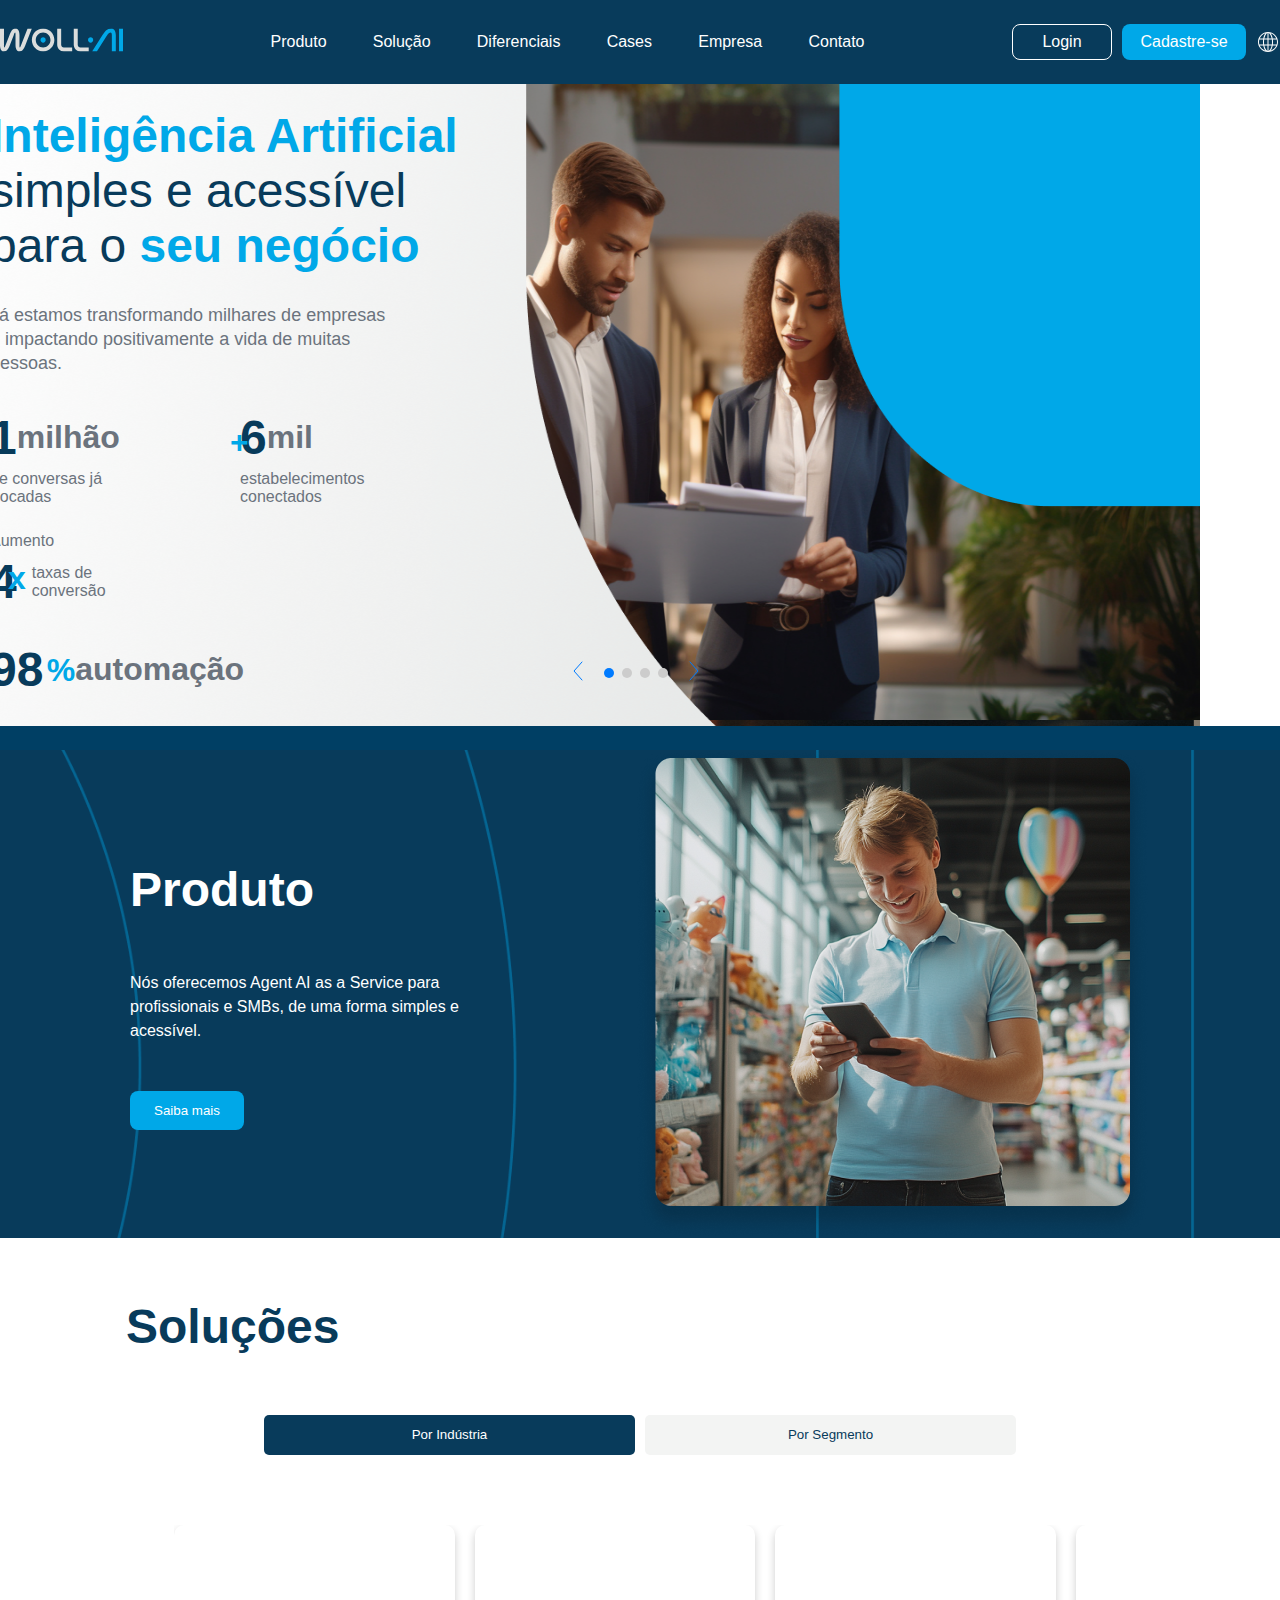
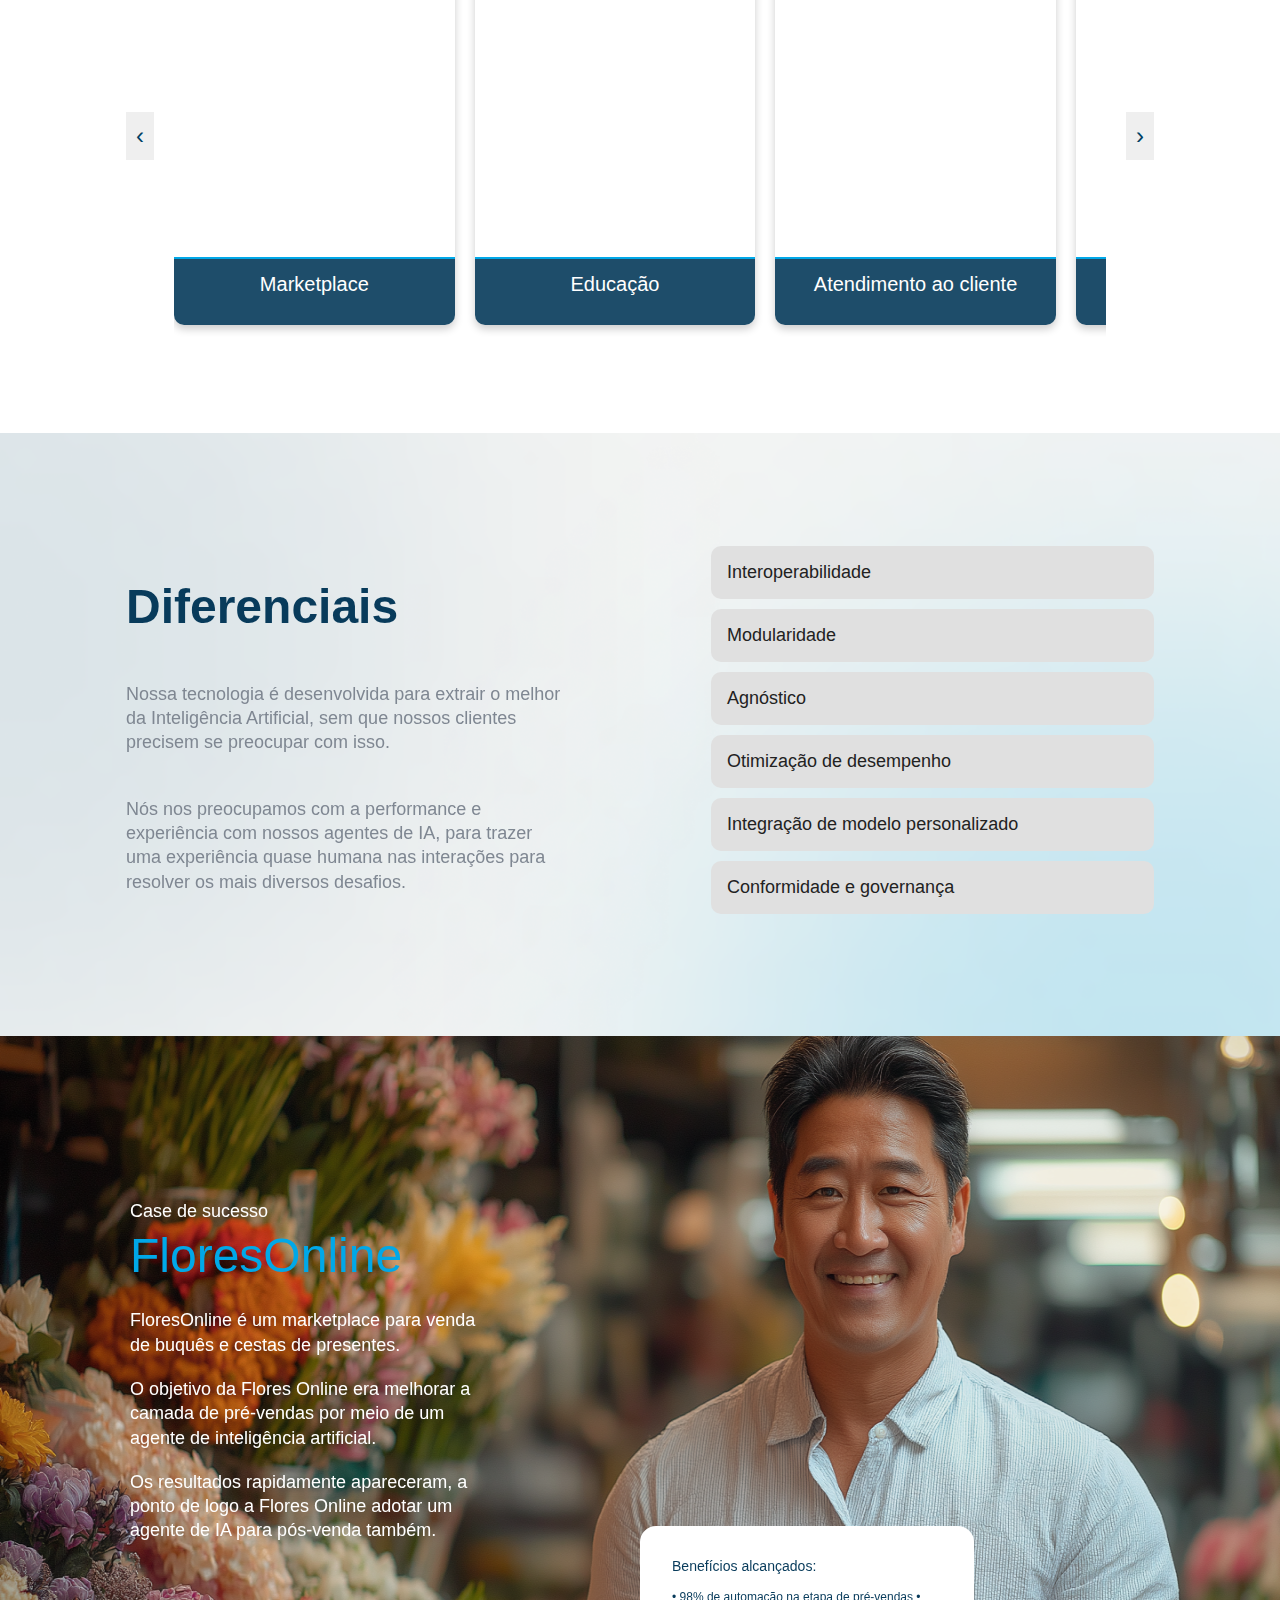
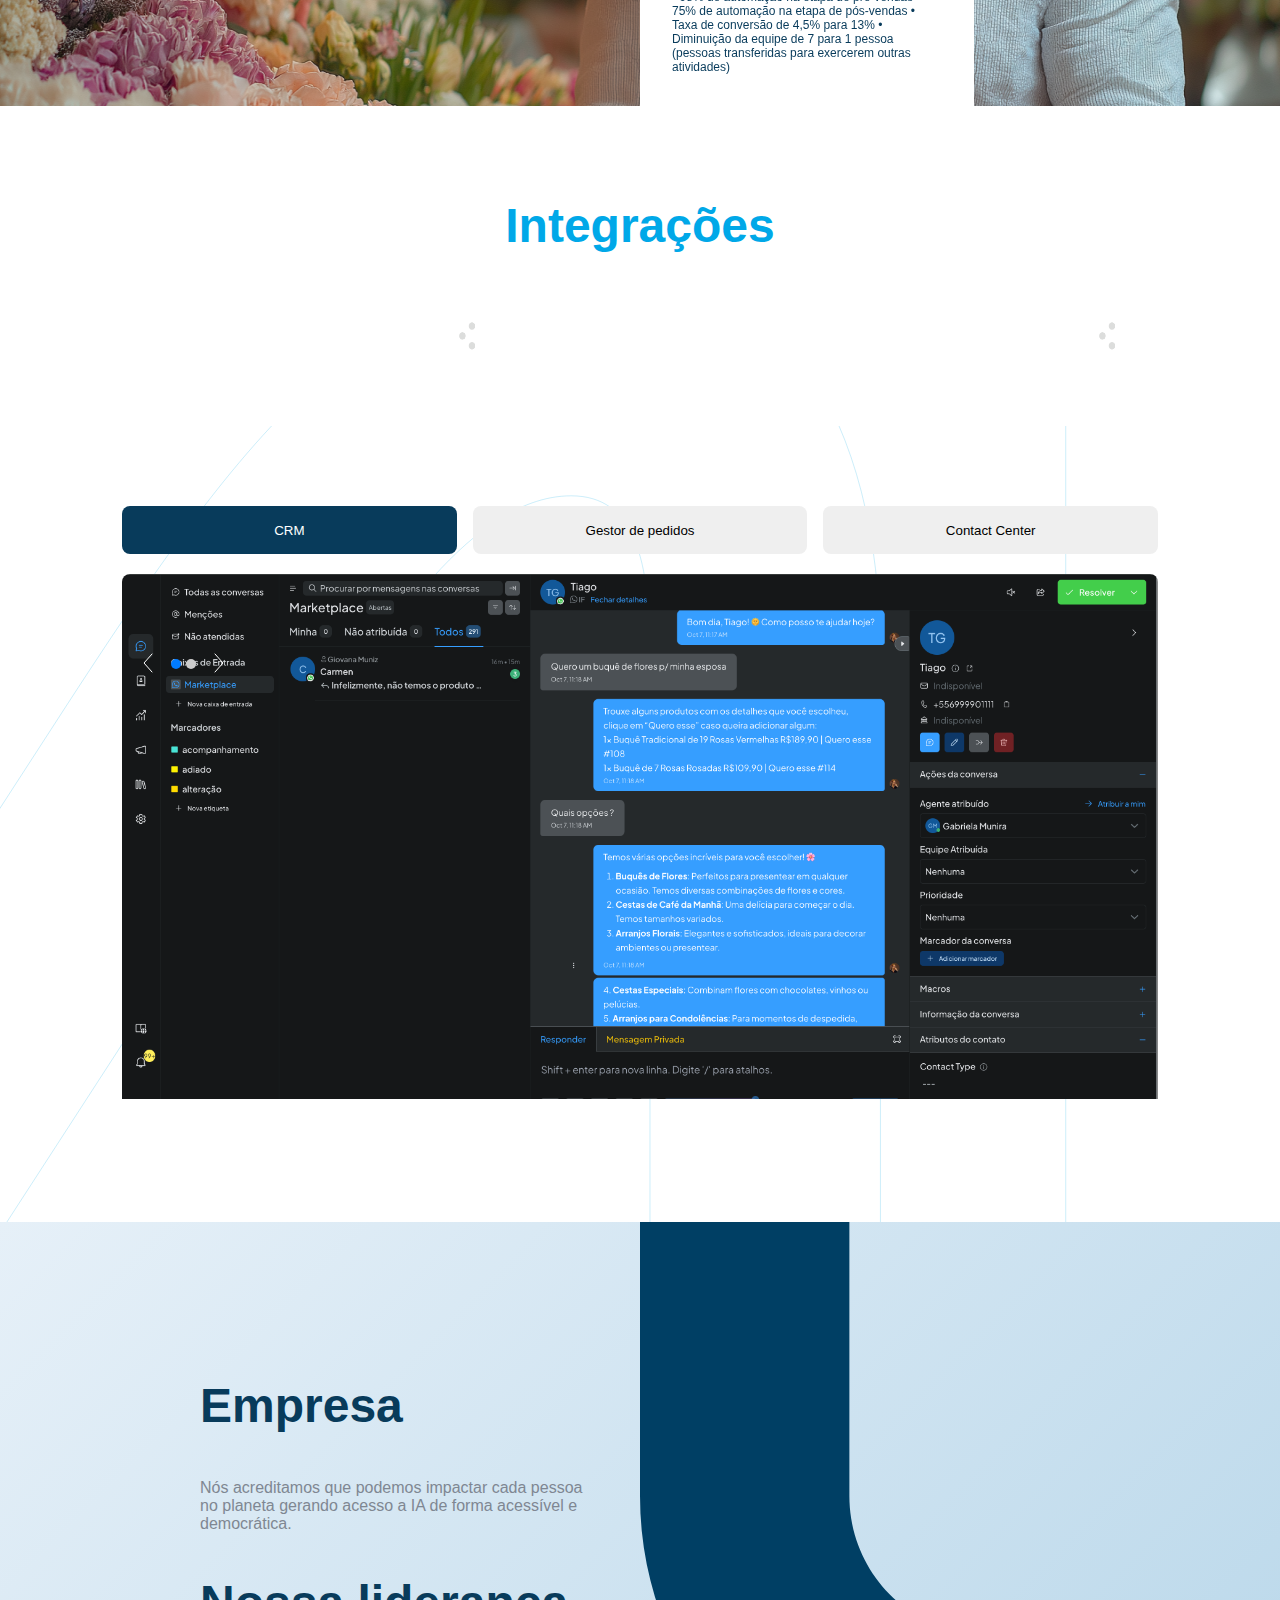
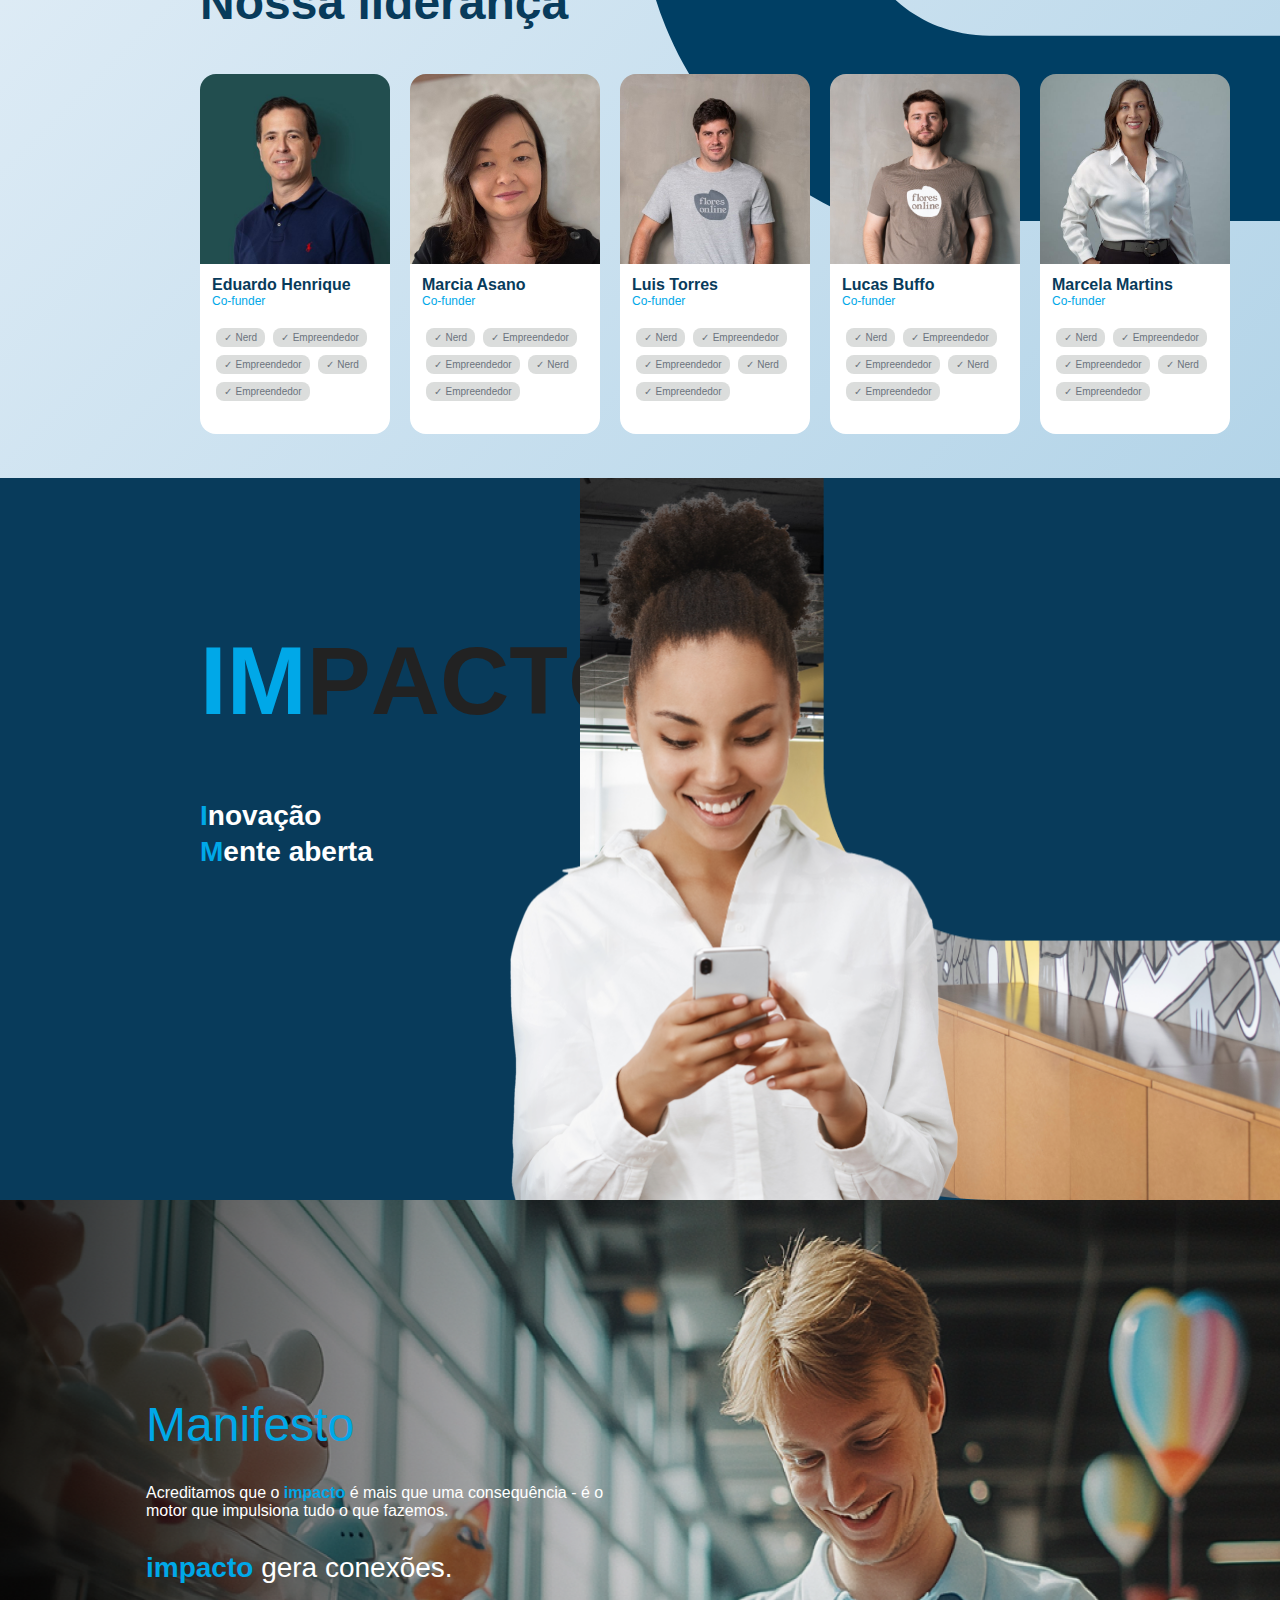
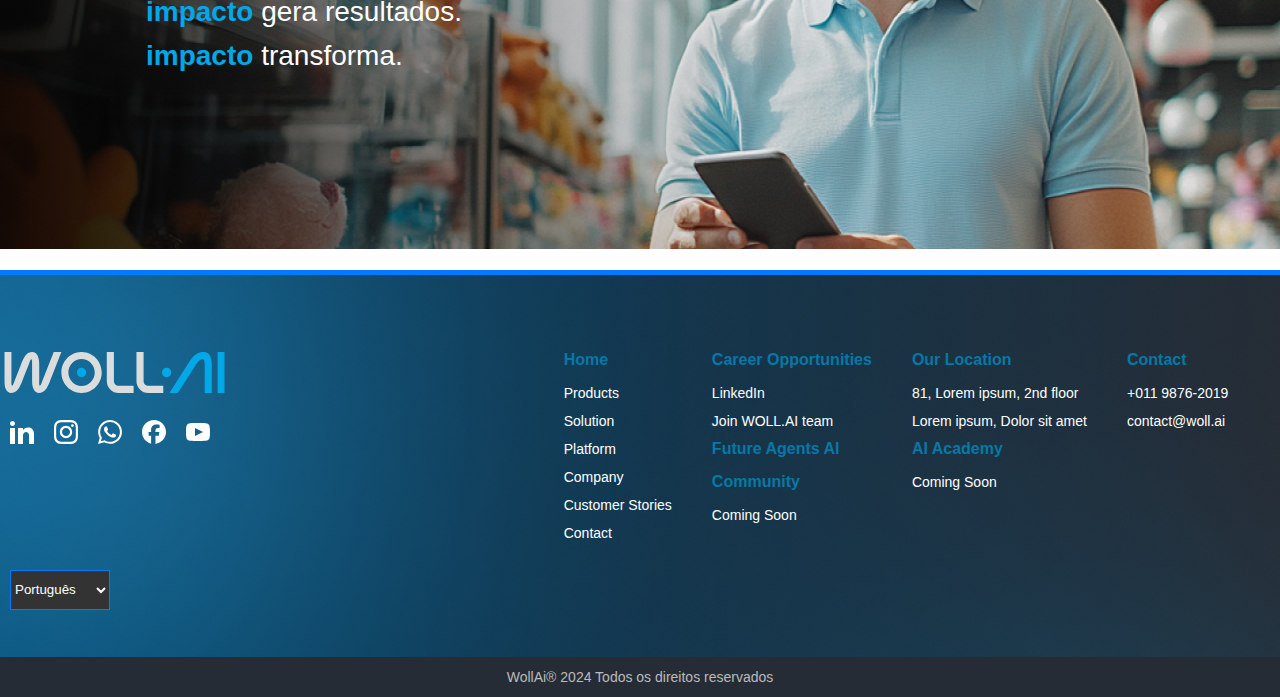
==== commit 34d743d3: "bixiga" ====
--- a/index.html
+++ b/index.html
@@ -853,7 +853,7 @@
       </div>
     </section> 
 
-    <!-- <section class="crm-section" id="crm">
+    <section class="crm-section" id="crm">
       <div class="container-crm">
         <div class="crm-buttons">
           <button id="crm-button" class="crm-button active" data-translate="crmButton">CRM</button>
@@ -882,8 +882,8 @@
         </div>
       </div>
     </section>
-     -->
-    <!-- <section class="empresa-section bg-azul-claro" id="empresa">
+    
+     <section class="empresa-section bg-azul-claro" id="empresa">
       <div class="container-geral-empresa">
         <div class="container-img-empresa">
           <img src="./img/empresa/img-1.jpg" alt="" class="img-empresa" />
@@ -992,9 +992,9 @@
           </div>
         </div>
       </div>
-    </section> -->
-
-    <!-- <section class="impacto-section bg-p4" id="impacto">
+    </section> 
+
+    <section class="impacto-section bg-p4" id="impacto">
       <div class="container-impacto">
         <div class="container-animacao">
           <div class="impacto-container">
@@ -1034,9 +1034,9 @@
           <img src="./img/bg/mulher.png" alt="" class="img-impacto-mulher" />
         </div>
       </div>
-    </section> -->
-
-    <!-- <section class="manifesto-section" id="manifesto">
+    </section> 
+
+     <section class="manifesto-section" id="manifesto">
       <img
         src="./img/bg/bg-manifesto.png"
         alt="Background Desktop"
@@ -1079,9 +1079,9 @@
       
       
       
-    </section> -->
-
-    <!-- <footer class="footer bg-azul-img" id="footer">
+    </section> 
+
+    <footer class="footer bg-azul-img" id="footer">
       <div class="container-footer">
         <div class="logo-footer">
           <img src="img/LogoWollAi.svg" alt="" />
@@ -1219,7 +1219,7 @@
           WollAi® 2024 Todos os direitos reservados
         </div>
       </div>
-    </footer> -->
+    </footer> 
     <script src="./js/translate.js"></script>
     <script src="./js/script.js"></script>
   </body>
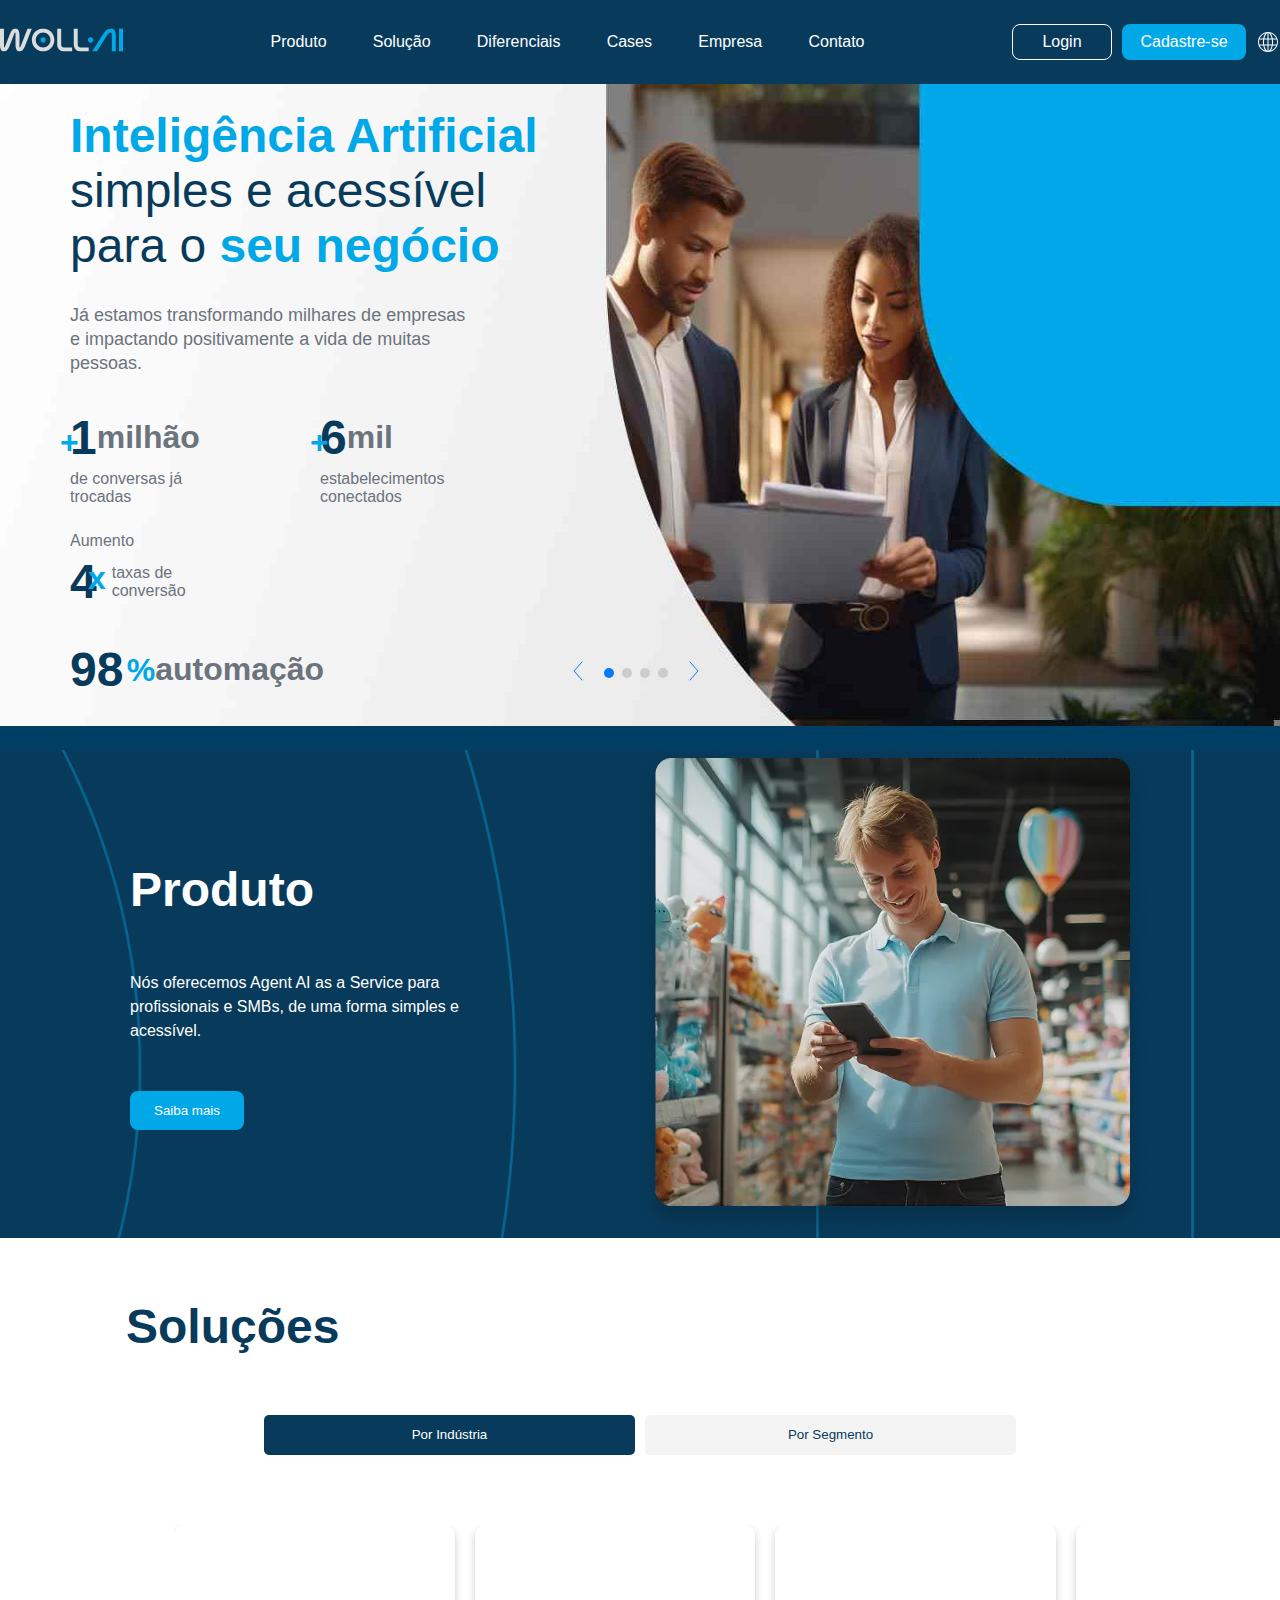
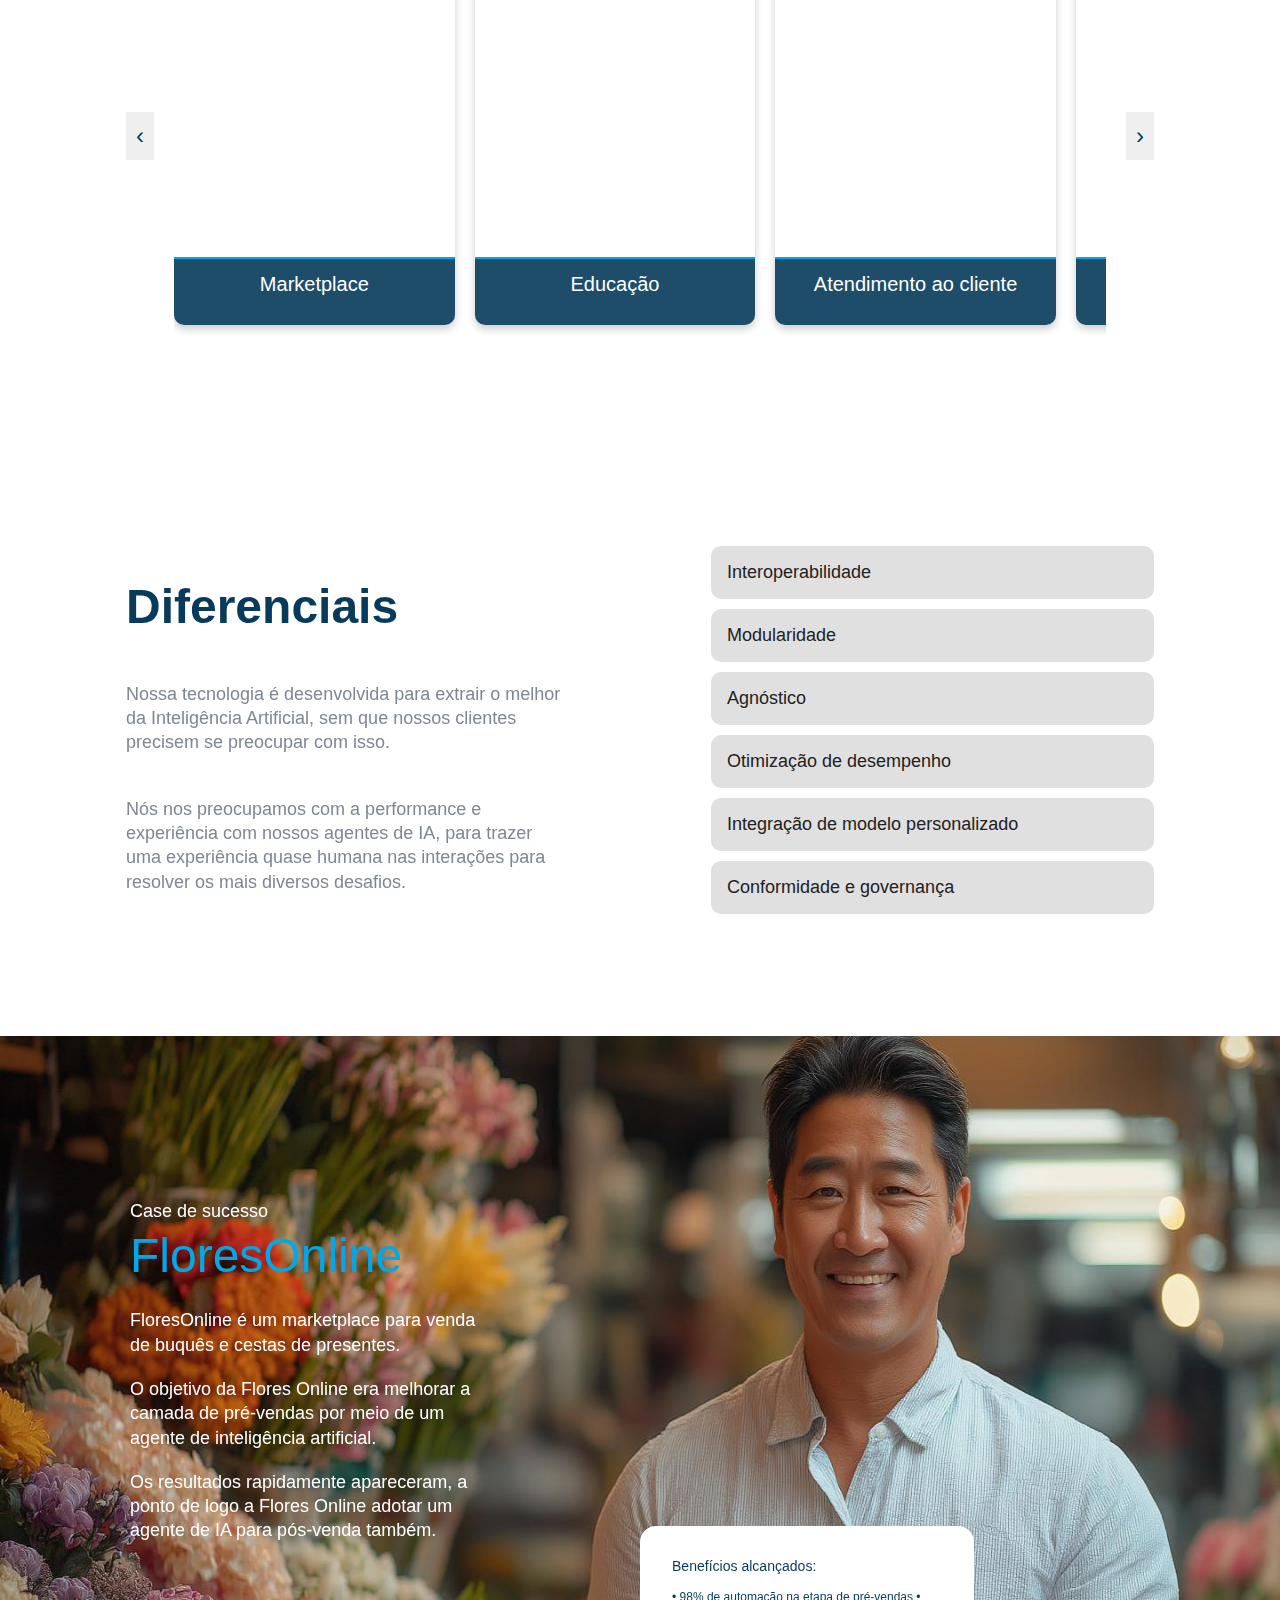
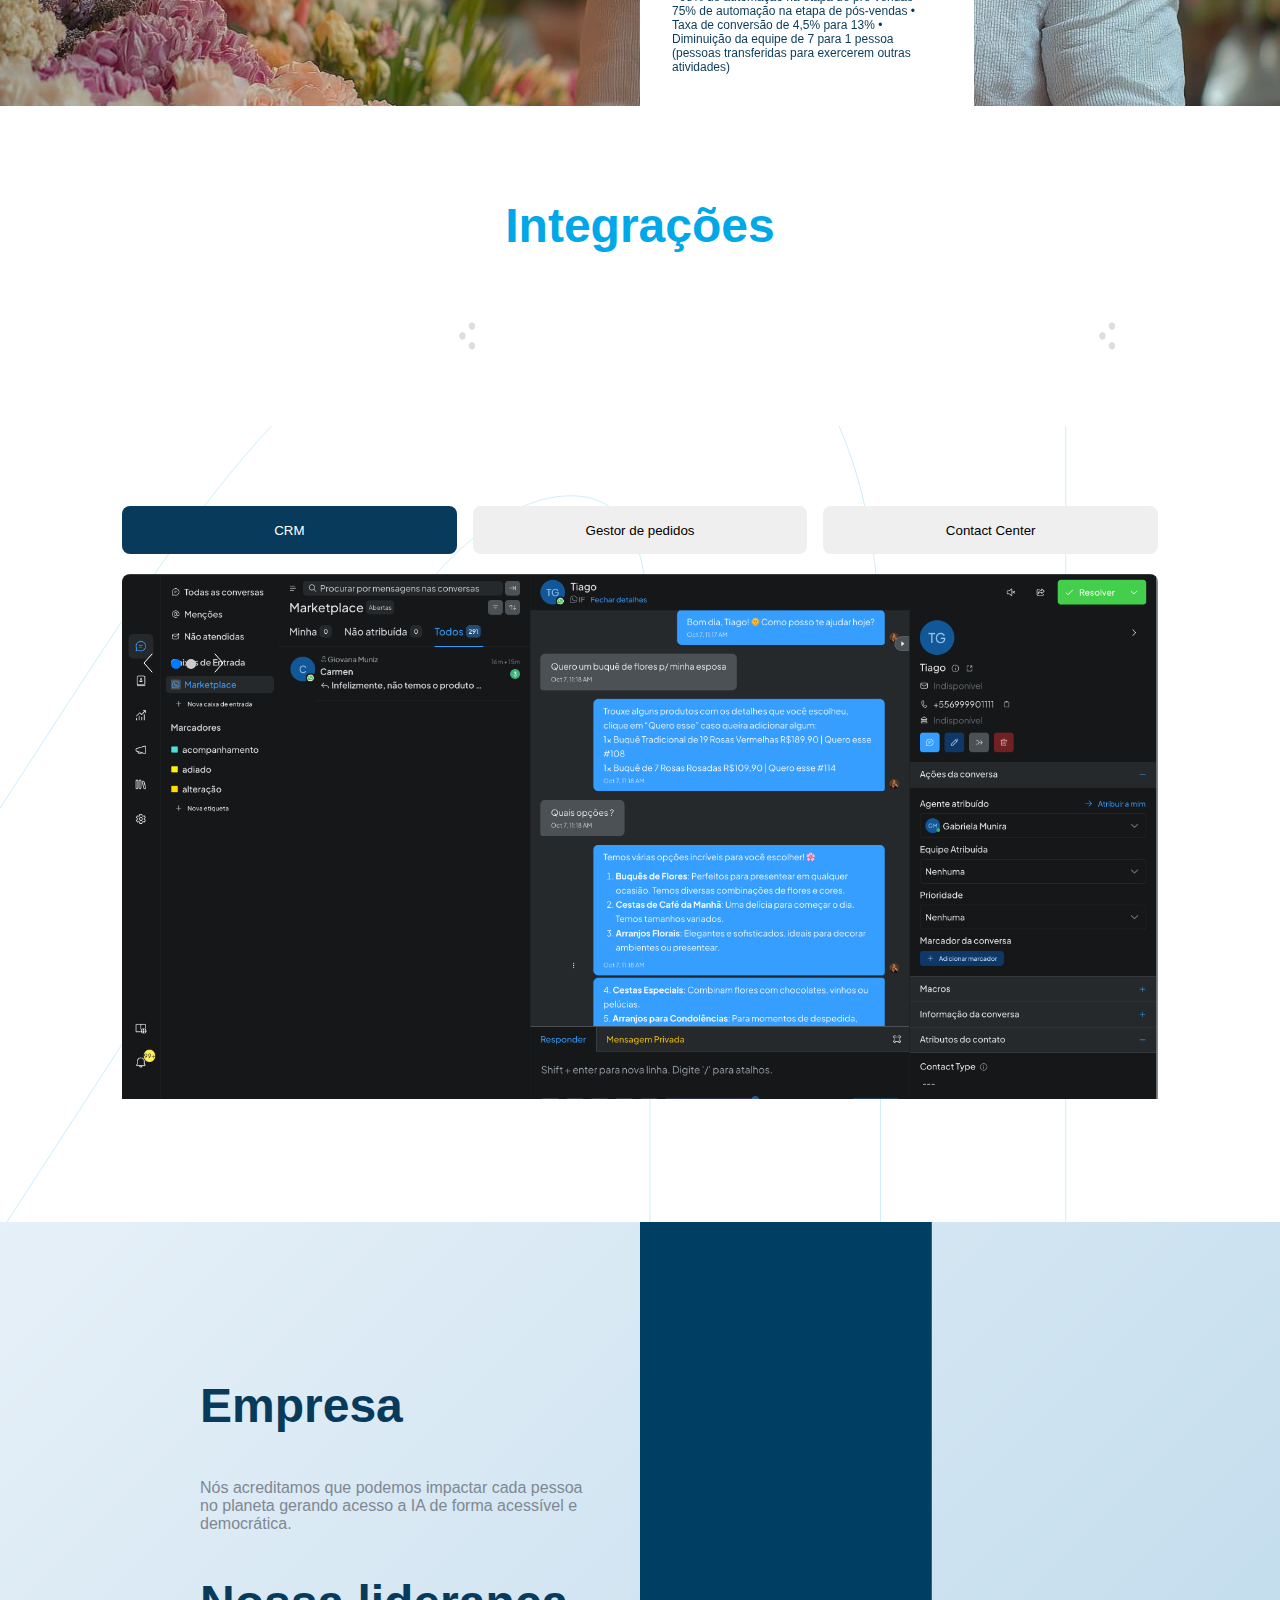
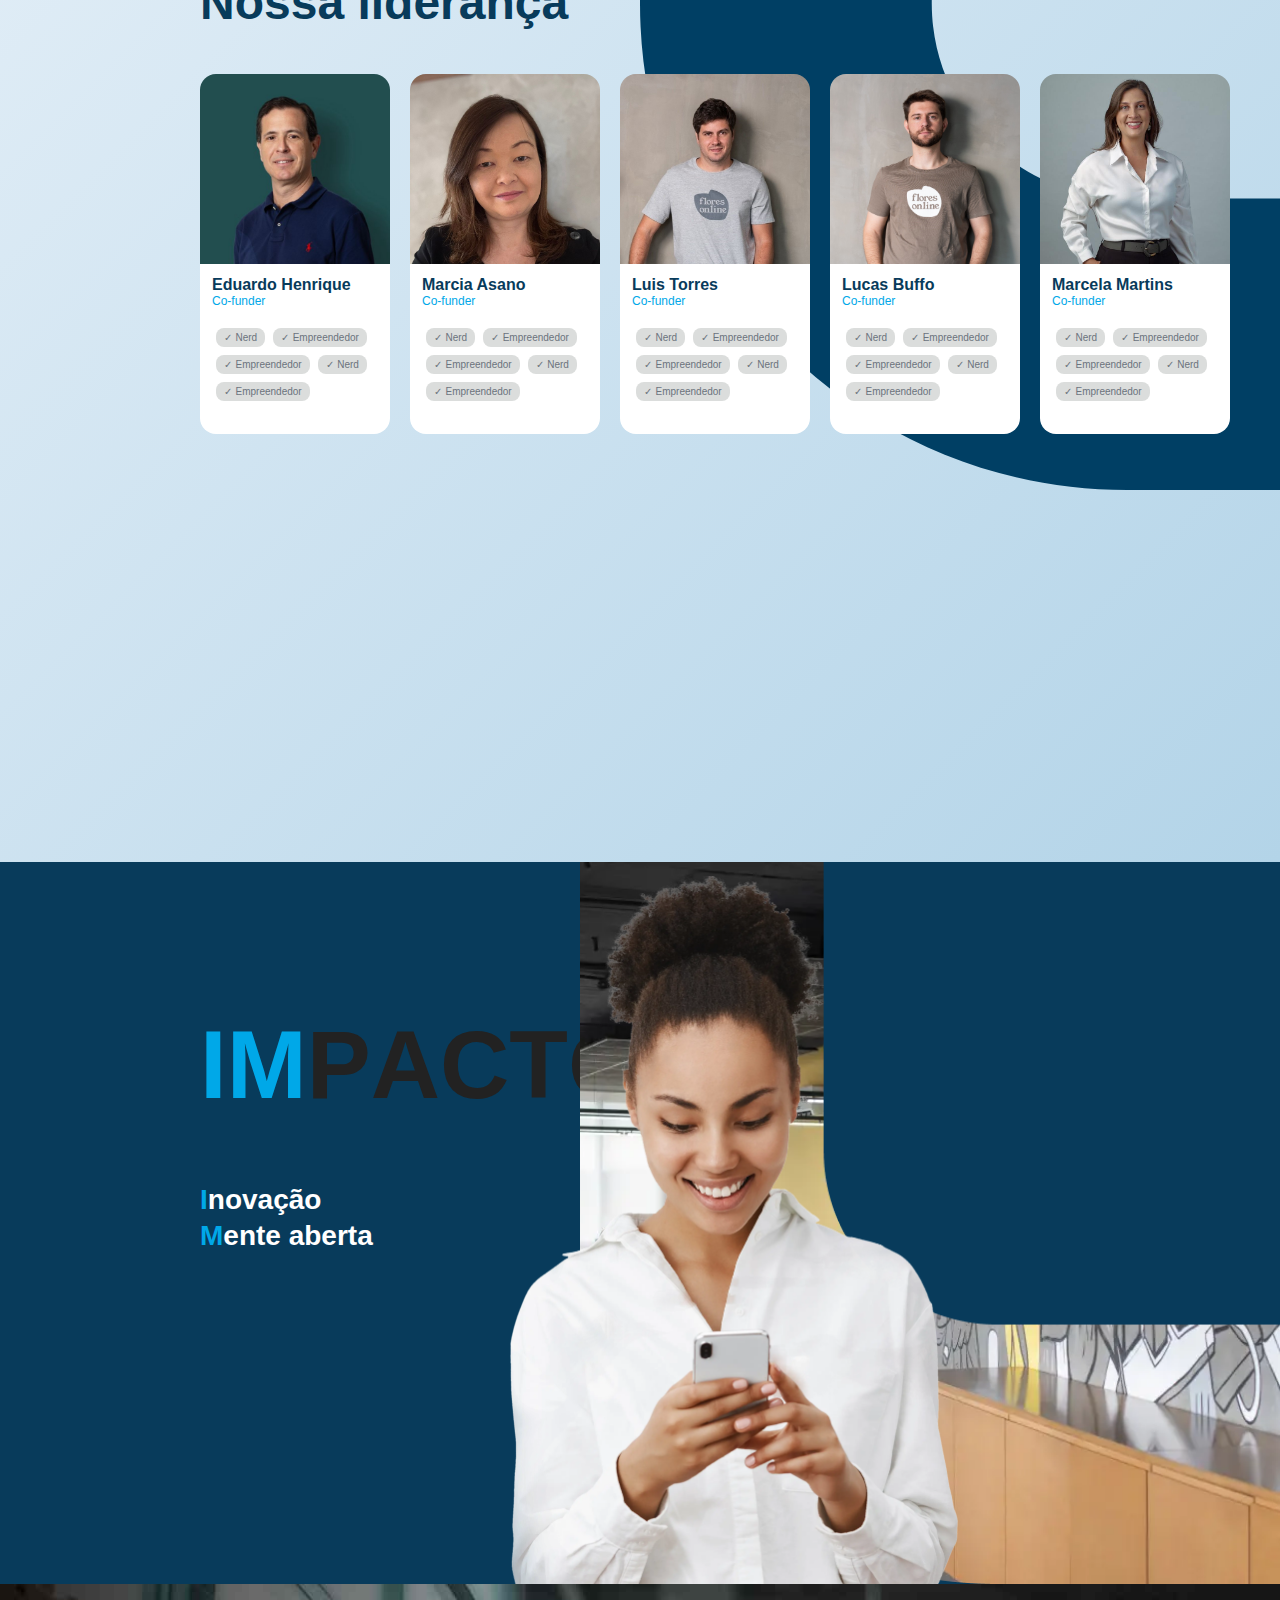
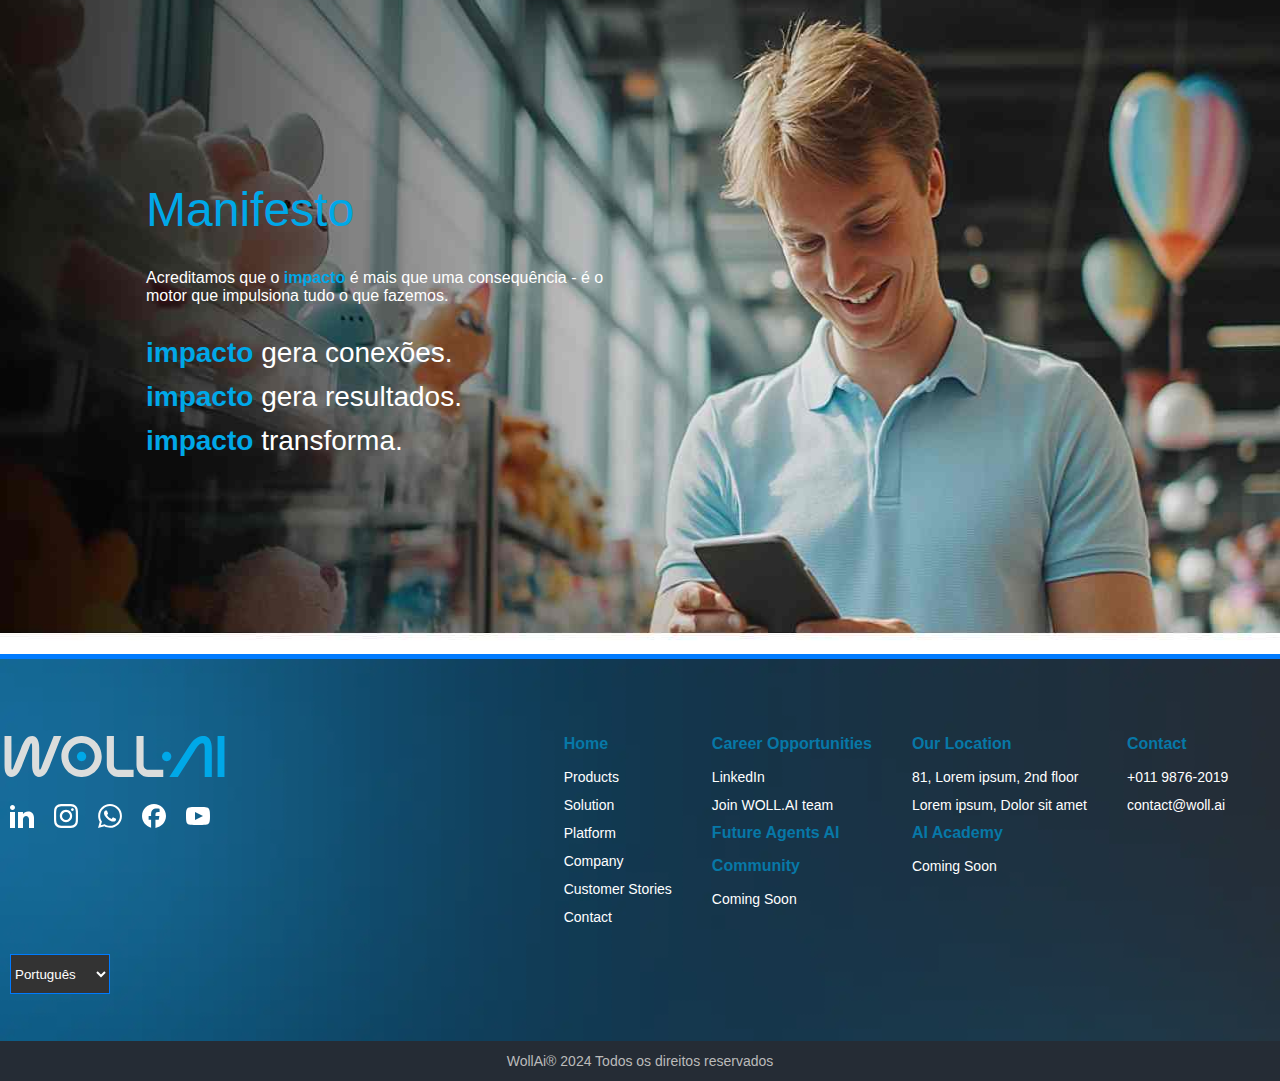
==== commit fb0f3452: "será se está pronto?" ====
--- a/index.html
+++ b/index.html
@@ -229,7 +229,7 @@
             </div>
           </div>
           <img
-            src="./img/bg/bg-header-1.png"
+            src="./img/bg/bg-header-1.jpg"
             alt="Imagem representativa"
             class="bg-img-desktop bg-img-header-1"
           />
@@ -265,7 +265,7 @@
           </div>
 
           <img
-            src="./img/bg/bg-header-2.png"
+            src="./img/bg/bg-header-2.jpg"
             alt="Imagem representativa"
             class="bg-img-desktop"
           />
@@ -292,7 +292,7 @@
           </div>
 
           <img
-            src="./img/bg/bg-header-3.png"
+            src="./img/bg/bg-header-3.jpg"
             alt="Imagem representativa "
             class="bg-img-desktop"
           />
@@ -324,7 +324,7 @@
           </div>
 
           <img
-            src="./img/bg/bg-header-4.png"
+            src="./img/bg/bg-header-4.jpg"
             alt="Imagem representativa"
             class="bg-img-desktop bg-img-header-4"
           />
@@ -368,7 +368,7 @@
 
         <div class="container-img-produto">
           <img
-            src="img/bg/img-produto.png"
+            src="img/bg/img-produto.webp"
             alt="Pessoa segurando um tablet em uma loja"
             class="img-border-radius"
           />
@@ -670,7 +670,7 @@
   <section class="case-sucesso-section" id="cases">
       <div class="slide-cases">
         <img
-          src="./img/bg/bg-case-1.png"
+          src="./img/bg/bg-case-1.jpg"
           alt=""
           class="case1-bg-desktop"
         />
@@ -750,7 +750,7 @@
       
       <div class="slide-cases active">
         <img
-        src="./img/bg/bg-case-2.png"
+        src="./img/bg/bg-case-2.jpg"
         alt=""
         class="case1-bg-desktop"
       />
@@ -1031,14 +1031,14 @@
           </div>
         </div>
         <div class="container-imagem">
-          <img src="./img/bg/mulher.png" alt="" class="img-impacto-mulher" />
+          <img src="./img/bg/mulher.webp" alt="" class="img-impacto-mulher" />
         </div>
       </div>
     </section> 
 
      <section class="manifesto-section" id="manifesto">
       <img
-        src="./img/bg/bg-manifesto.png"
+        src="./img/bg/bg-manifesto.jpg"
         alt="Background Desktop"
         class="manifesto-bg-desktop"
       />
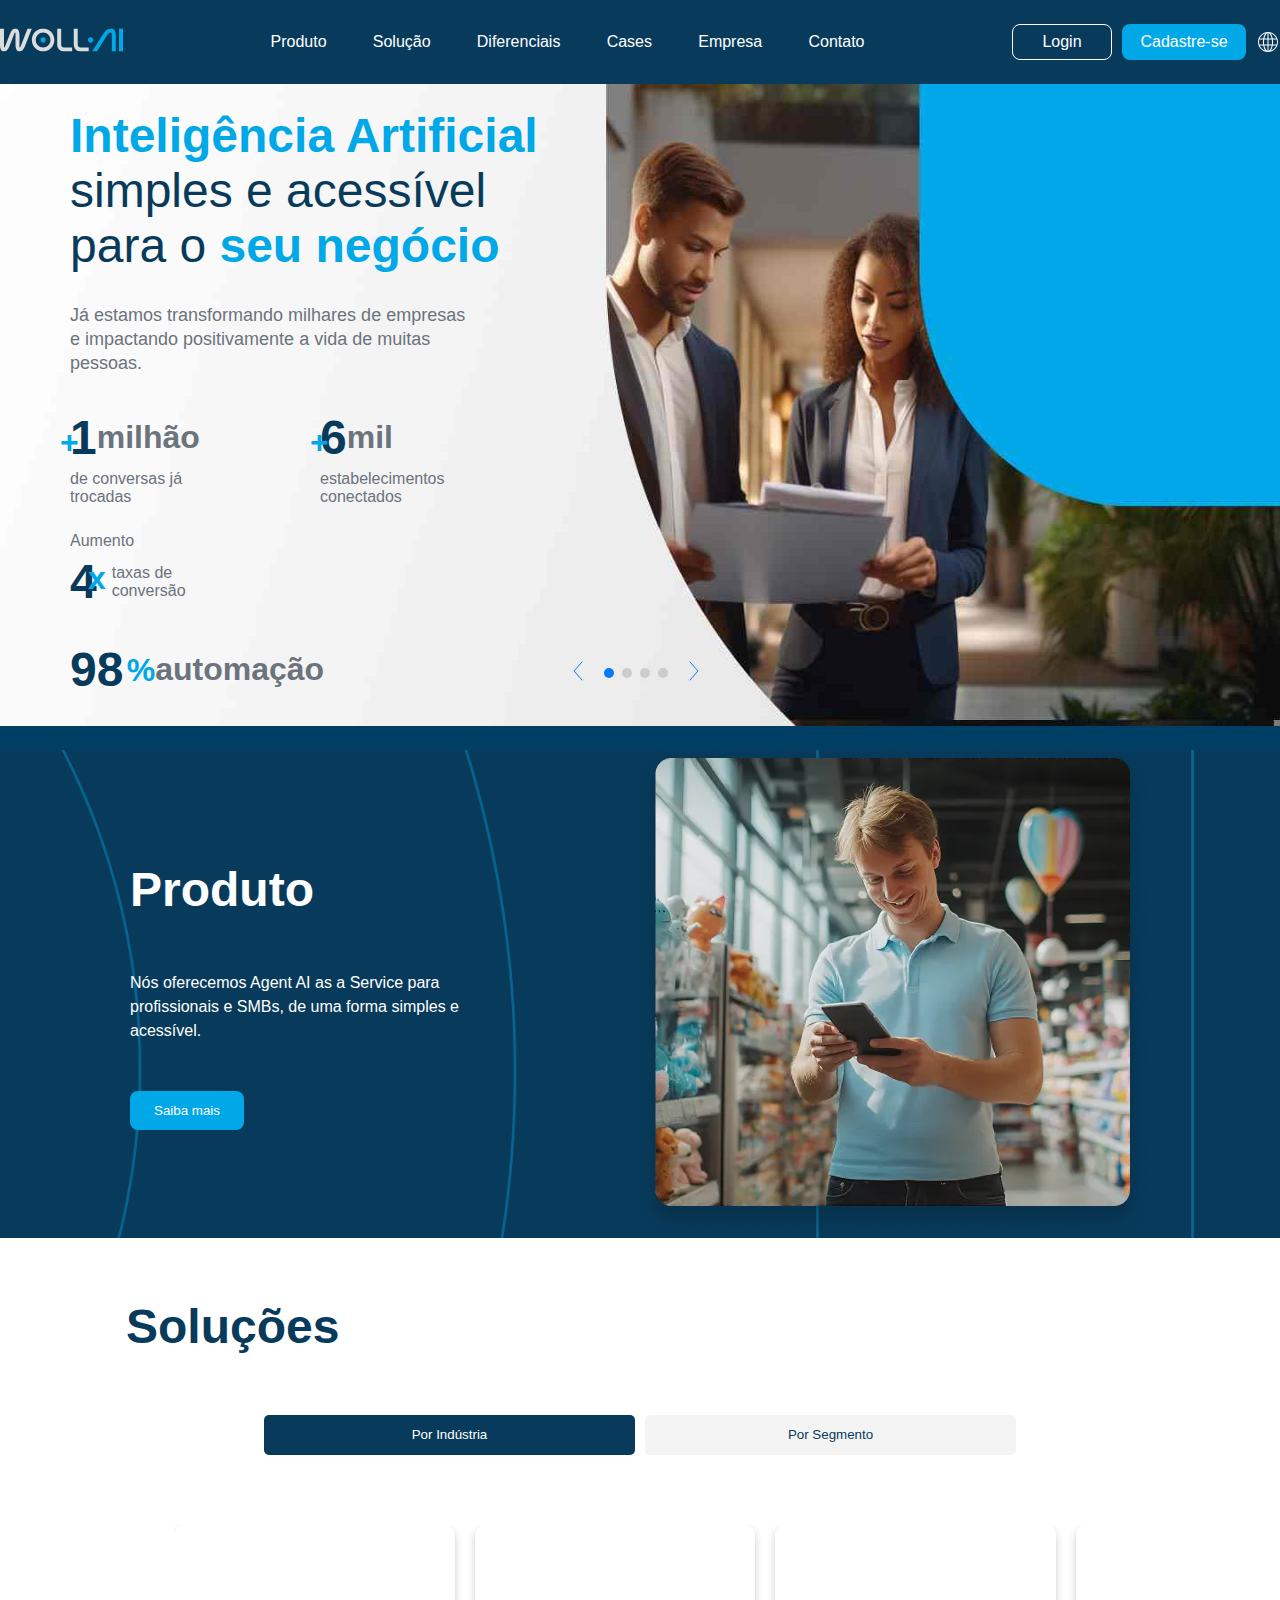
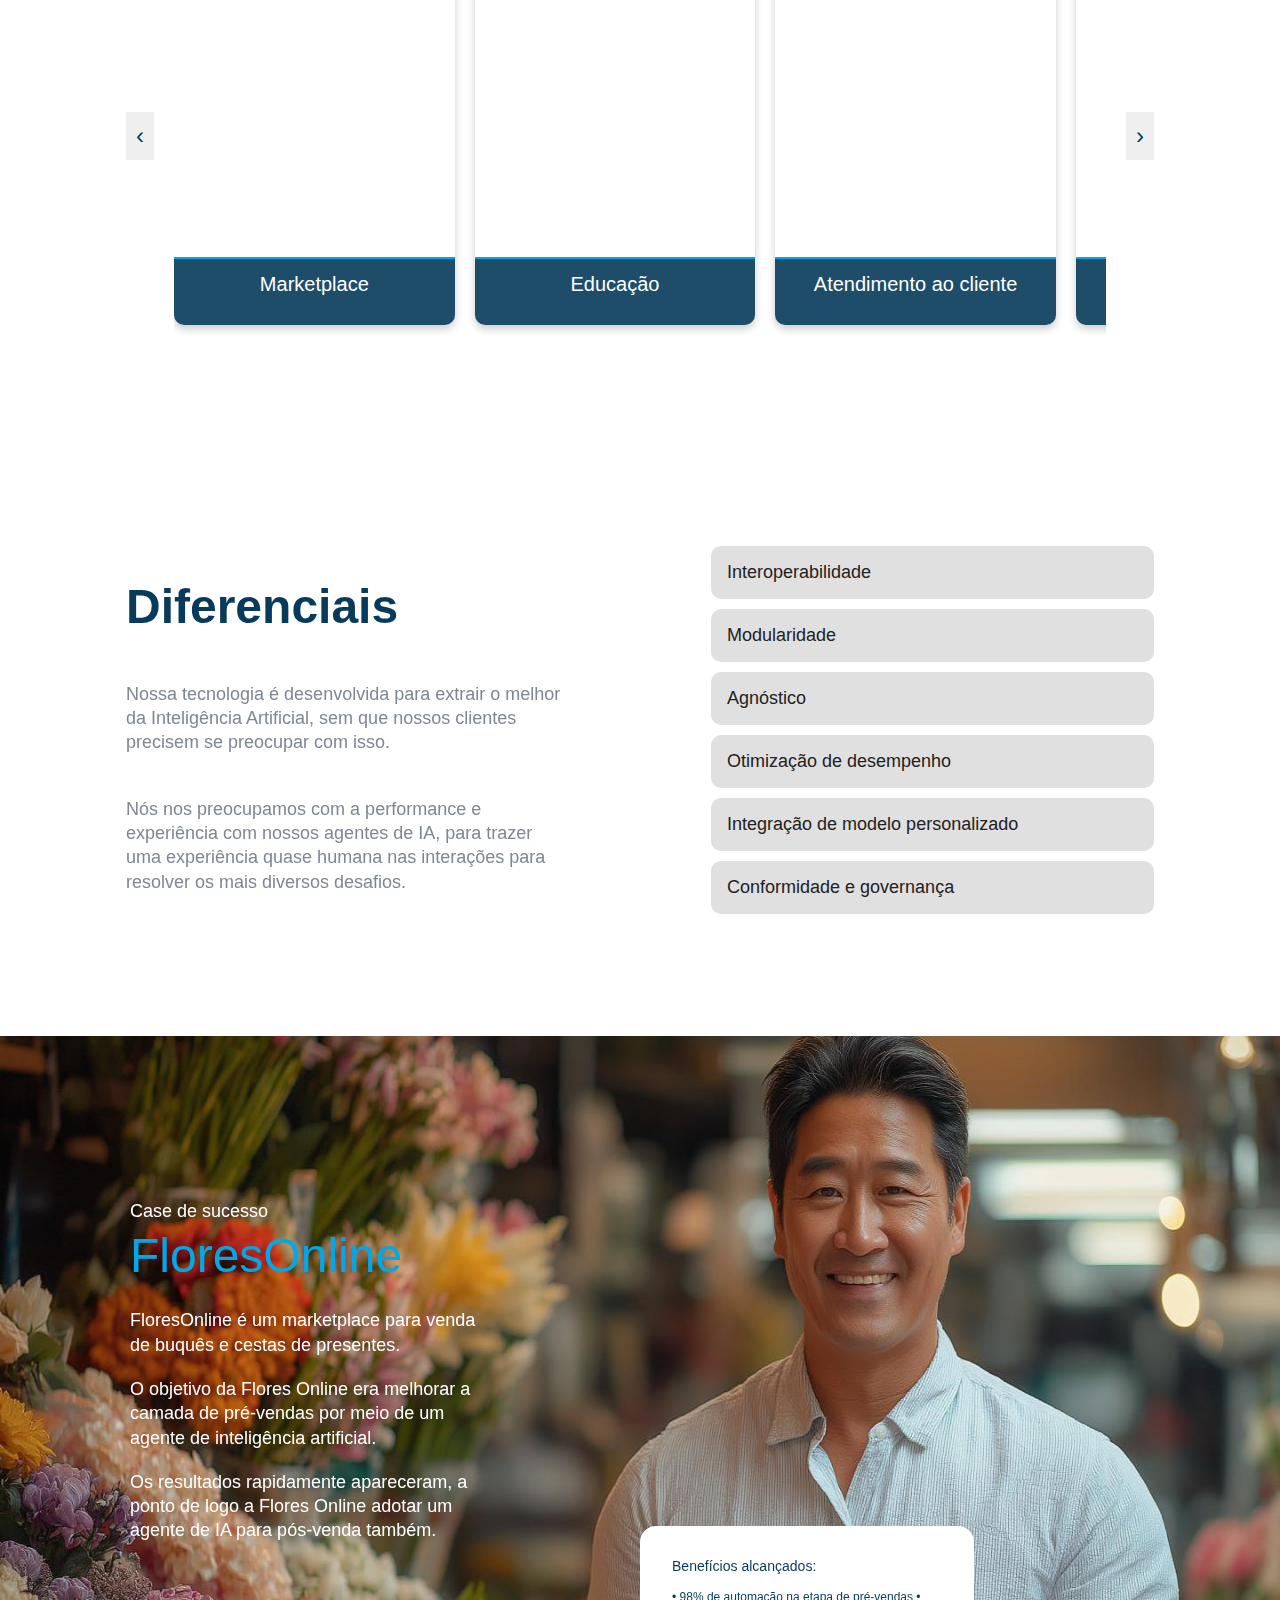
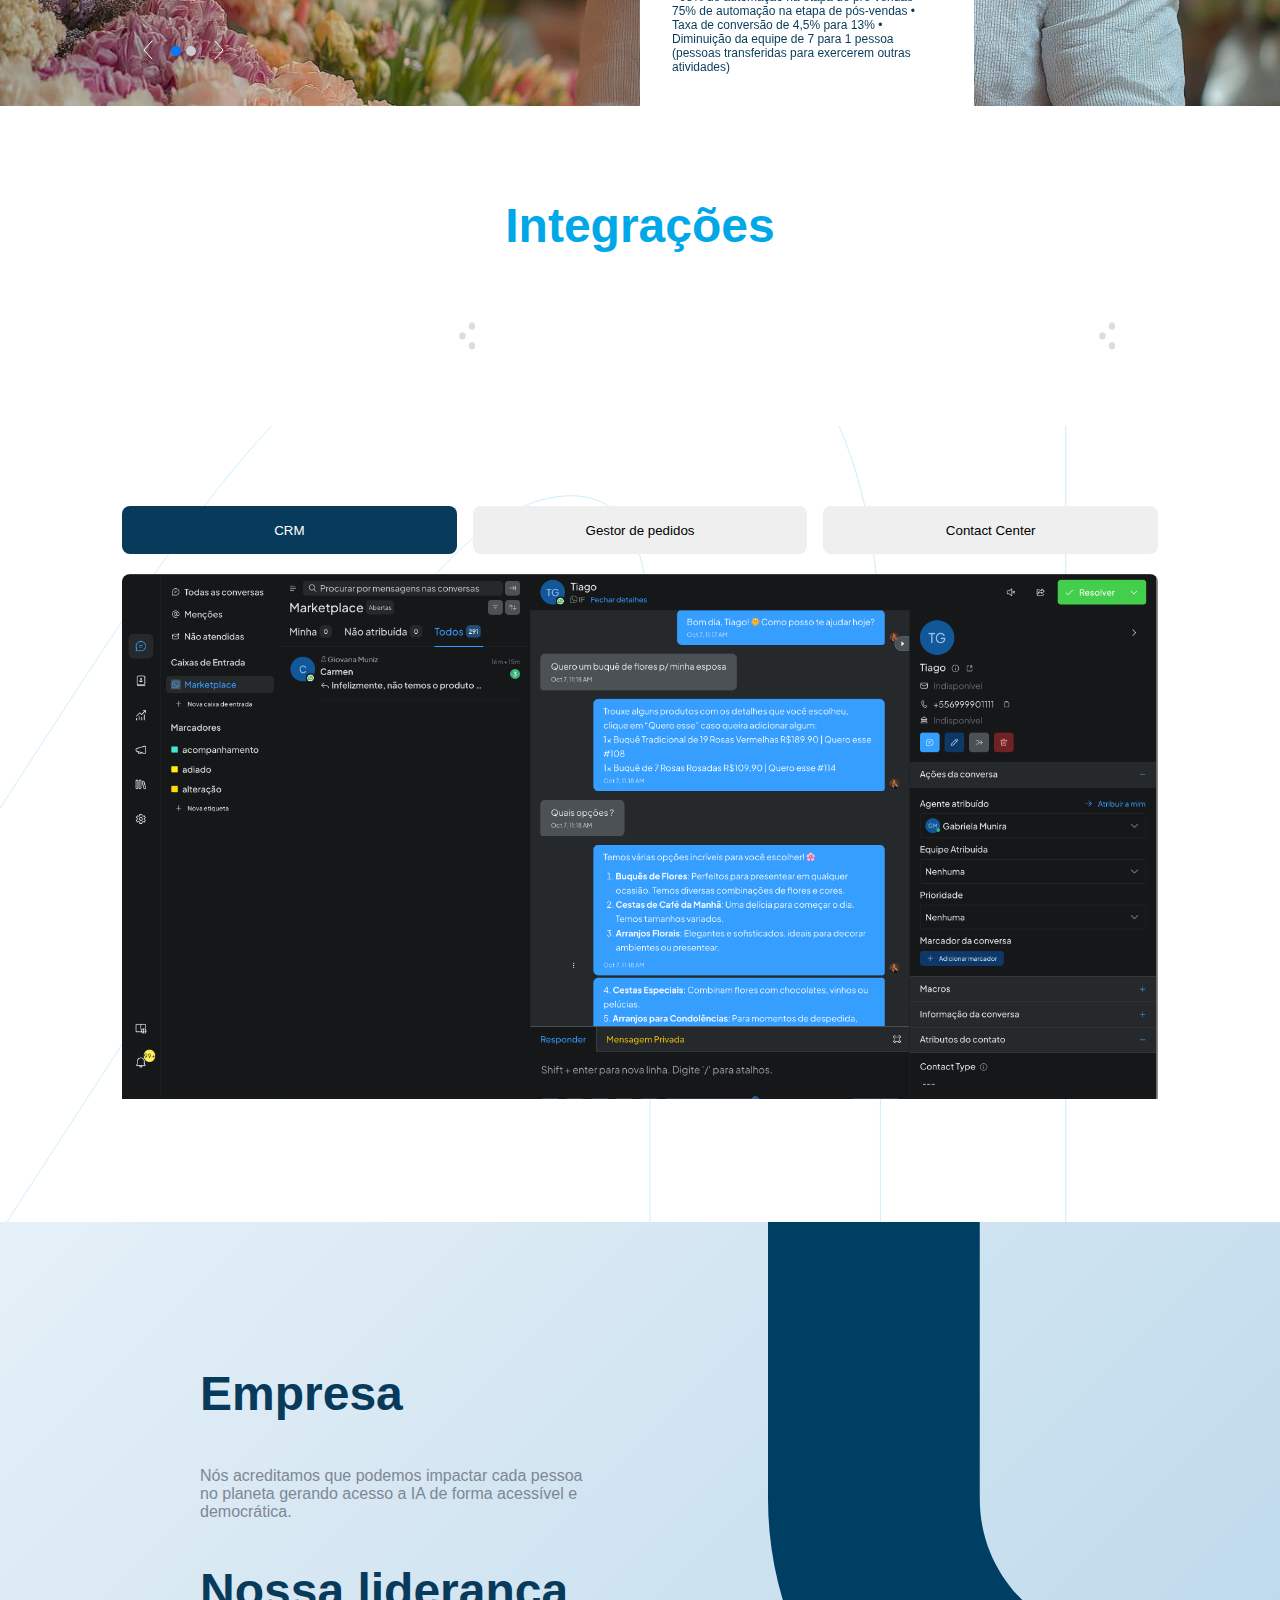
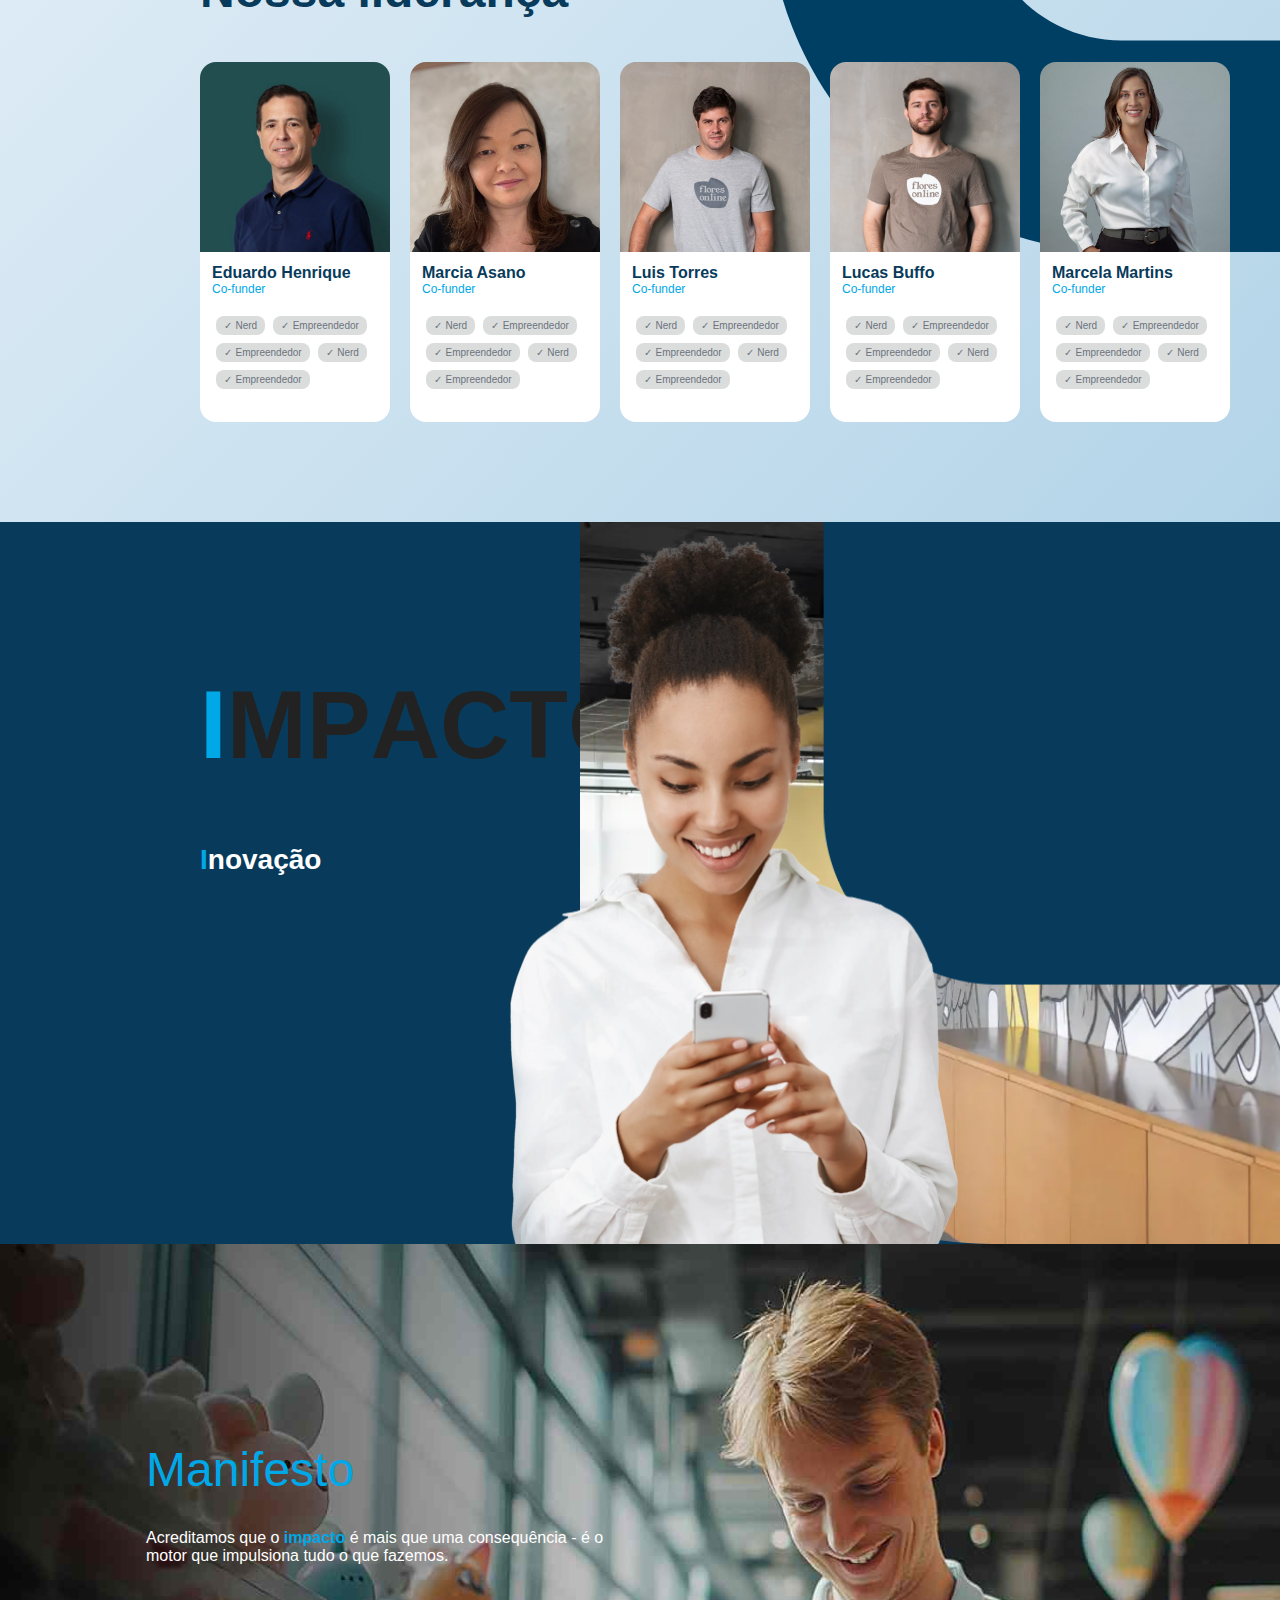
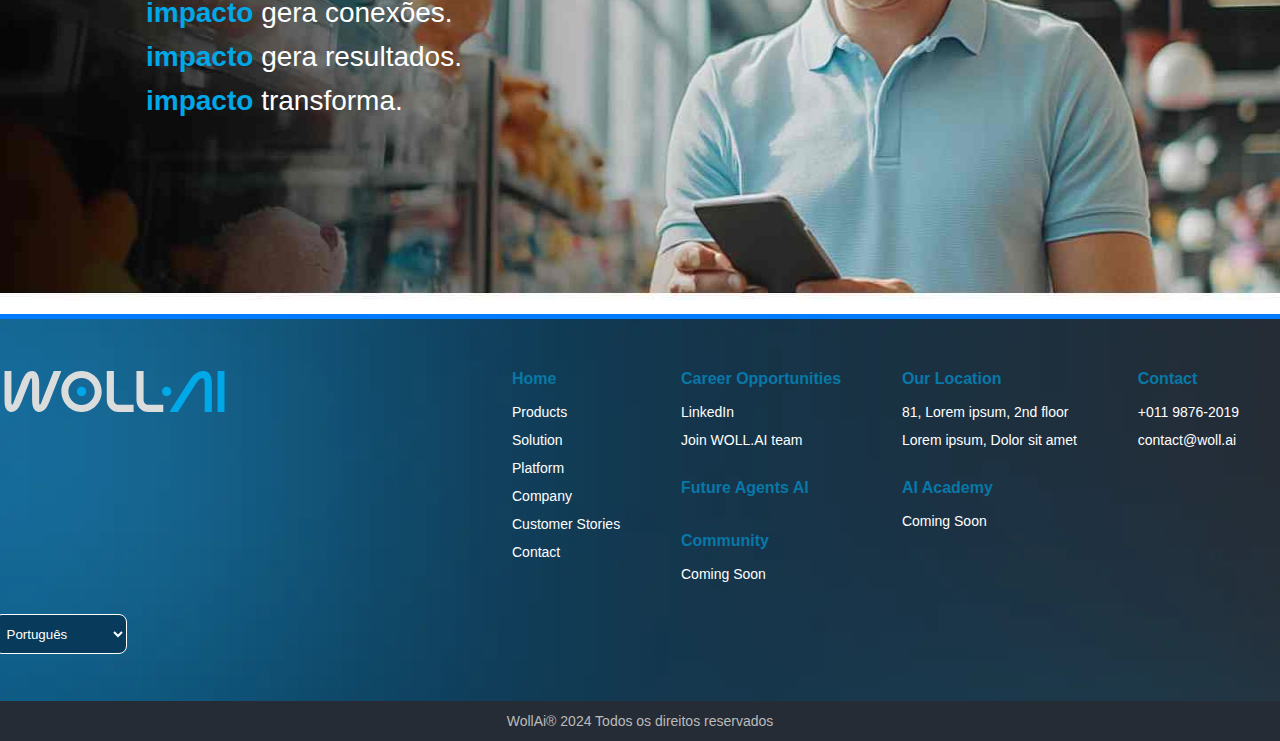
==== commit 814eaacd: "graças a deus ta acabando" ====
--- a/index.html
+++ b/index.html
@@ -1086,69 +1086,24 @@
         <div class="logo-footer">
           <img src="img/LogoWollAi.svg" alt="" />
           <div class="social-icons">
-            <a href="#" class="likedin">  
-              <svg width="24" height="24" viewBox="0 0 24 24" fill="none" xmlns="http://www.w3.org/2000/svg">
-                <path d="M4.98 3.5C4.98 4.881 3.87 6 2.5 6C1.13 6 0.02 4.881 0.02 3.5C0.02 2.12 1.13 1 2.5 1C3.87 1 4.98 2.12 4.98 3.5ZM5 8H0V24H5V8ZM12.982 8H8.014V24H12.983V15.601C12.983 10.931 19.012 10.549 19.012 15.601V24H24V13.869C24 5.989 15.078 6.276 12.982 10.155V8Z" fill="white"/>
-                </svg>
-                
-                
+            <a href="#" class="likedin">
+              <!-- SVG LinkedIn -->
             </a>
             <a href="#" class="instagram">
-              <svg width="24" height="24" viewBox="0 0 24 24" fill="none" xmlns="http://www.w3.org/2000/svg">
-                <g clip-path="url(#clip0_45_1899)">
-                <path d="M12 2.163C15.204 2.163 15.584 2.175 16.85 2.233C20.102 2.381 21.621 3.924 21.769 7.152C21.827 8.417 21.838 8.797 21.838 12.001C21.838 15.206 21.826 15.585 21.769 16.85C21.62 20.075 20.105 21.621 16.85 21.769C15.584 21.827 15.206 21.839 12 21.839C8.796 21.839 8.416 21.827 7.151 21.769C3.891 21.62 2.38 20.07 2.232 16.849C2.174 15.584 2.162 15.205 2.162 12C2.162 8.796 2.175 8.417 2.232 7.151C2.381 3.924 3.896 2.38 7.151 2.232C8.417 2.175 8.796 2.163 12 2.163ZM12 0C8.741 0 8.333 0.014 7.053 0.072C2.695 0.272 0.273 2.69 0.073 7.052C0.014 8.333 0 8.741 0 12C0 15.259 0.014 15.668 0.072 16.948C0.272 21.306 2.69 23.728 7.052 23.928C8.333 23.986 8.741 24 12 24C15.259 24 15.668 23.986 16.948 23.928C21.302 23.728 23.73 21.31 23.927 16.948C23.986 15.668 24 15.259 24 12C24 8.741 23.986 8.333 23.928 7.053C23.732 2.699 21.311 0.273 16.949 0.073C15.668 0.014 15.259 0 12 0ZM12 5.838C8.597 5.838 5.838 8.597 5.838 12C5.838 15.403 8.597 18.163 12 18.163C15.403 18.163 18.162 15.404 18.162 12C18.162 8.597 15.403 5.838 12 5.838ZM12 16C9.791 16 8 14.21 8 12C8 9.791 9.791 8 12 8C14.209 8 16 9.791 16 12C16 14.21 14.209 16 12 16ZM18.406 4.155C17.61 4.155 16.965 4.8 16.965 5.595C16.965 6.39 17.61 7.035 18.406 7.035C19.201 7.035 19.845 6.39 19.845 5.595C19.845 4.8 19.201 4.155 18.406 4.155Z" fill="white"/>
-                </g>
-                <defs>
-                <clipPath id="clip0_45_1899">
-                <rect width="24" height="24" fill="white"/>
-                </clipPath>
-                </defs>
-                </svg>
-                
+              <!-- SVG Instagram -->
             </a>
             <a href="#" class="whatsapp">
-              <svg width="24" height="24" viewBox="0 0 24 24" fill="none" xmlns="http://www.w3.org/2000/svg">
-                <g clip-path="url(#clip0_45_1903)">
-                <path d="M0.0568848 24L1.74388 17.837C0.702885 16.033 0.155885 13.988 0.156885 11.891C0.159885 5.335 5.49488 0 12.0499 0C15.2309 0.001 18.2169 1.24 20.4629 3.488C22.7079 5.736 23.9439 8.724 23.9429 11.902C23.9399 18.459 18.6049 23.794 12.0499 23.794C10.0599 23.793 8.09888 23.294 6.36188 22.346L0.0568848 24ZM6.65388 20.193C8.32988 21.188 9.92988 21.784 12.0459 21.785C17.4939 21.785 21.9319 17.351 21.9349 11.9C21.9369 6.438 17.5199 2.01 12.0539 2.008C6.60188 2.008 2.16688 6.442 2.16488 11.892C2.16388 14.117 2.81588 15.783 3.91088 17.526L2.91188 21.174L6.65388 20.193ZM18.0409 14.729C17.9669 14.605 17.7689 14.531 17.4709 14.382C17.1739 14.233 15.7129 13.514 15.4399 13.415C15.1679 13.316 14.9699 13.266 14.7709 13.564C14.5729 13.861 14.0029 14.531 13.8299 14.729C13.6569 14.927 13.4829 14.952 13.1859 14.803C12.8889 14.654 11.9309 14.341 10.7959 13.328C9.91288 12.54 9.31588 11.567 9.14288 11.269C8.96988 10.972 9.12488 10.811 9.27288 10.663C9.40688 10.53 9.56988 10.316 9.71888 10.142C9.86988 9.97 9.91888 9.846 10.0189 9.647C10.1179 9.449 10.0689 9.275 9.99389 9.126C9.91889 8.978 9.32488 7.515 9.07788 6.92C8.83589 6.341 8.59089 6.419 8.40889 6.41L7.83888 6.4C7.64088 6.4 7.31888 6.474 7.04688 6.772C6.77488 7.07 6.00688 7.788 6.00688 9.251C6.00688 10.714 7.07188 12.127 7.21988 12.325C7.36888 12.523 9.31488 15.525 12.2959 16.812C13.0049 17.118 13.5589 17.301 13.9899 17.438C14.7019 17.664 15.3499 17.632 15.8619 17.556C16.4329 17.471 17.6199 16.837 17.8679 16.143C18.1159 15.448 18.1159 14.853 18.0409 14.729Z" fill="white"/>
-                </g>
-                <defs>
-                <clipPath id="clip0_45_1903">
-                <rect width="24" height="24" fill="white"/>
-                </clipPath>
-                </defs>
-                </svg>
-                
+              <!-- SVG WhatsApp -->
             </a>
             <a href="#" class="facebook">
-              <svg width="24" height="24" viewBox="0 0 24 24" fill="none" xmlns="http://www.w3.org/2000/svg">
-                <g clip-path="url(#clip0_45_1907)">
-                <path d="M24 12C24 5.37264 18.6274 0 12 0C5.37264 0 0 5.37264 0 12C0 17.6275 3.87456 22.3498 9.10128 23.6467V15.6672H6.62688V12H9.10128V10.4198C9.10128 6.33552 10.9498 4.4424 14.9597 4.4424C15.72 4.4424 17.0318 4.59168 17.5685 4.74048V8.06448C17.2853 8.03472 16.7933 8.01984 16.1822 8.01984C14.2147 8.01984 13.4544 8.76528 13.4544 10.703V12H17.3741L16.7006 15.6672H13.4544V23.9122C19.3963 23.1946 24.0005 18.1354 24.0005 12H24Z" fill="white"/>
-                </g>
-                <defs>
-                <clipPath id="clip0_45_1907">
-                <rect width="24" height="24" fill="white"/>
-                </clipPath>
-                </defs>
-                </svg>
-                
+              <!-- SVG Facebook -->
             </a>
             <a href="#" class="youtube">
-              <svg width="24" height="24" viewBox="0 0 24 24" fill="none" xmlns="http://www.w3.org/2000/svg">
-                <g clip-path="url(#clip0_45_1912)">
-                <path d="M19.615 3.18413C16.011 2.93813 7.984 2.93913 4.385 3.18413C0.488 3.45013 0.029 5.80412 0 12.0001C0.029 18.1851 0.484 20.5491 4.385 20.8161C7.985 21.0611 16.011 21.0621 19.615 20.8161C23.512 20.5501 23.971 18.1961 24 12.0001C23.971 5.81512 23.516 3.45113 19.615 3.18413ZM9 16.0001V8.00013L17 11.9931L9 16.0001Z" fill="white"/>
-                </g>
-                <defs>
-                <clipPath id="clip0_45_1912">
-                <rect width="24" height="24" fill="white"/>
-                </clipPath>
-                </defs>
-                </svg>
-                
-            </a>  
-          
-          </div>
-        </div>
-
+              <!-- SVG YouTube -->
+            </a>
+          </div>
+        </div>
+    
         <div class="container-contatos">
           <div class="footer-nav">
             <h5>Home</h5>
@@ -1161,65 +1116,60 @@
               <li><a href="#">Contact</a></li>
             </ul>
           </div>
-          <div class="f-c-1">
-            <div class="footer-career">
-              <h5>Career Opportunities</h5>
-              <ul>
-                <li><a href="#">LinkedIn</a></li>
-                <li><a href="#">Join WOLL.AI team</a></li>
-              </ul>
-            </div>
-            <div class="footer-future">
-              <h5>Future Agents AI</h5>
-            
-            </div>
-            <div class="footer-community">
-              <h5>Community</h5>
-              <ul>
-                <li><a href="#">Coming Soon</a></li>
-              </ul>
-            </div>
-          </div>
-          <div class="f-c-2">
-            <div class="footer-location">
-              <h5>Our Location</h5>
-              <ul>
-                <li><a href="">81, Lorem ipsum, 2nd floor</a></li>
-                <li><a href="">Lorem ipsum, Dolor sit amet</a></li>
-              </ul>
-            </div>
-            <div class="footer-academy">
-              <h5>AI Academy</h5>
-              <ul>
-                <li><a href="#">Coming Soon</a></li>
-              </ul>
-            </div>
-          </div>
-          <div class="foooter-contact">
+          <div class="footer-career">
+            <h5>Career Opportunities</h5>
+            <ul>
+              <li><a href="#">LinkedIn</a></li>
+              <li><a href="#">Join WOLL.AI team</a></li>
+            </ul>
+          </div>
+          <div class="footer-future">
+            <h5>Future Agents AI</h5>
+          </div>
+          <div class="footer-community">
+            <h5>Community</h5>
+            <ul>
+              <li><a href="#">Coming Soon</a></li>
+            </ul>
+          </div>
+          <div class="footer-location">
+            <h5>Our Location</h5>
+            <ul>
+              <li><a href="">81, Lorem ipsum, 2nd floor</a></li>
+              <li><a href="">Lorem ipsum, Dolor sit amet</a></li>
+            </ul>
+          </div>
+          <div class="footer-academy">
+            <h5>AI Academy</h5>
+            <ul>
+              <li><a href="#">Coming Soon</a></li>
+            </ul>
+          </div>
+          <div>
             <h5>Contact</h5>
             <ul>
               <li><a href="tel:+01198762019">+011 9876-2019</a></li>
               <li><a href="mailto:contact@woll.ai">contact@woll.ai</a></li>
             </ul>
           </div>
-        </div>
+        </div> <!-- Fechando div container-contatos -->
       </div>
       <div class="language-selector">
         <div class="text-center">
-            <select id="language-selector-footer">
-              <option value="pt">Português</option>
-              <option value="en">English</option>
-              <option value="es">Español</option>
-            </select>
-        </div>
-      </div>
-      
+          <select id="language-selector-footer">
+            <option value="pt">Português</option>
+            <option value="en">English</option>
+            <option value="es">Español</option>
+          </select>
+        </div>
+      </div>
       <div class="copyright">
         <div class="col-md-12 text-center copyright">
           WollAi® 2024 Todos os direitos reservados
         </div>
       </div>
-    </footer> 
+    </footer>
+    
     <script src="./js/translate.js"></script>
     <script src="./js/script.js"></script>
   </body>
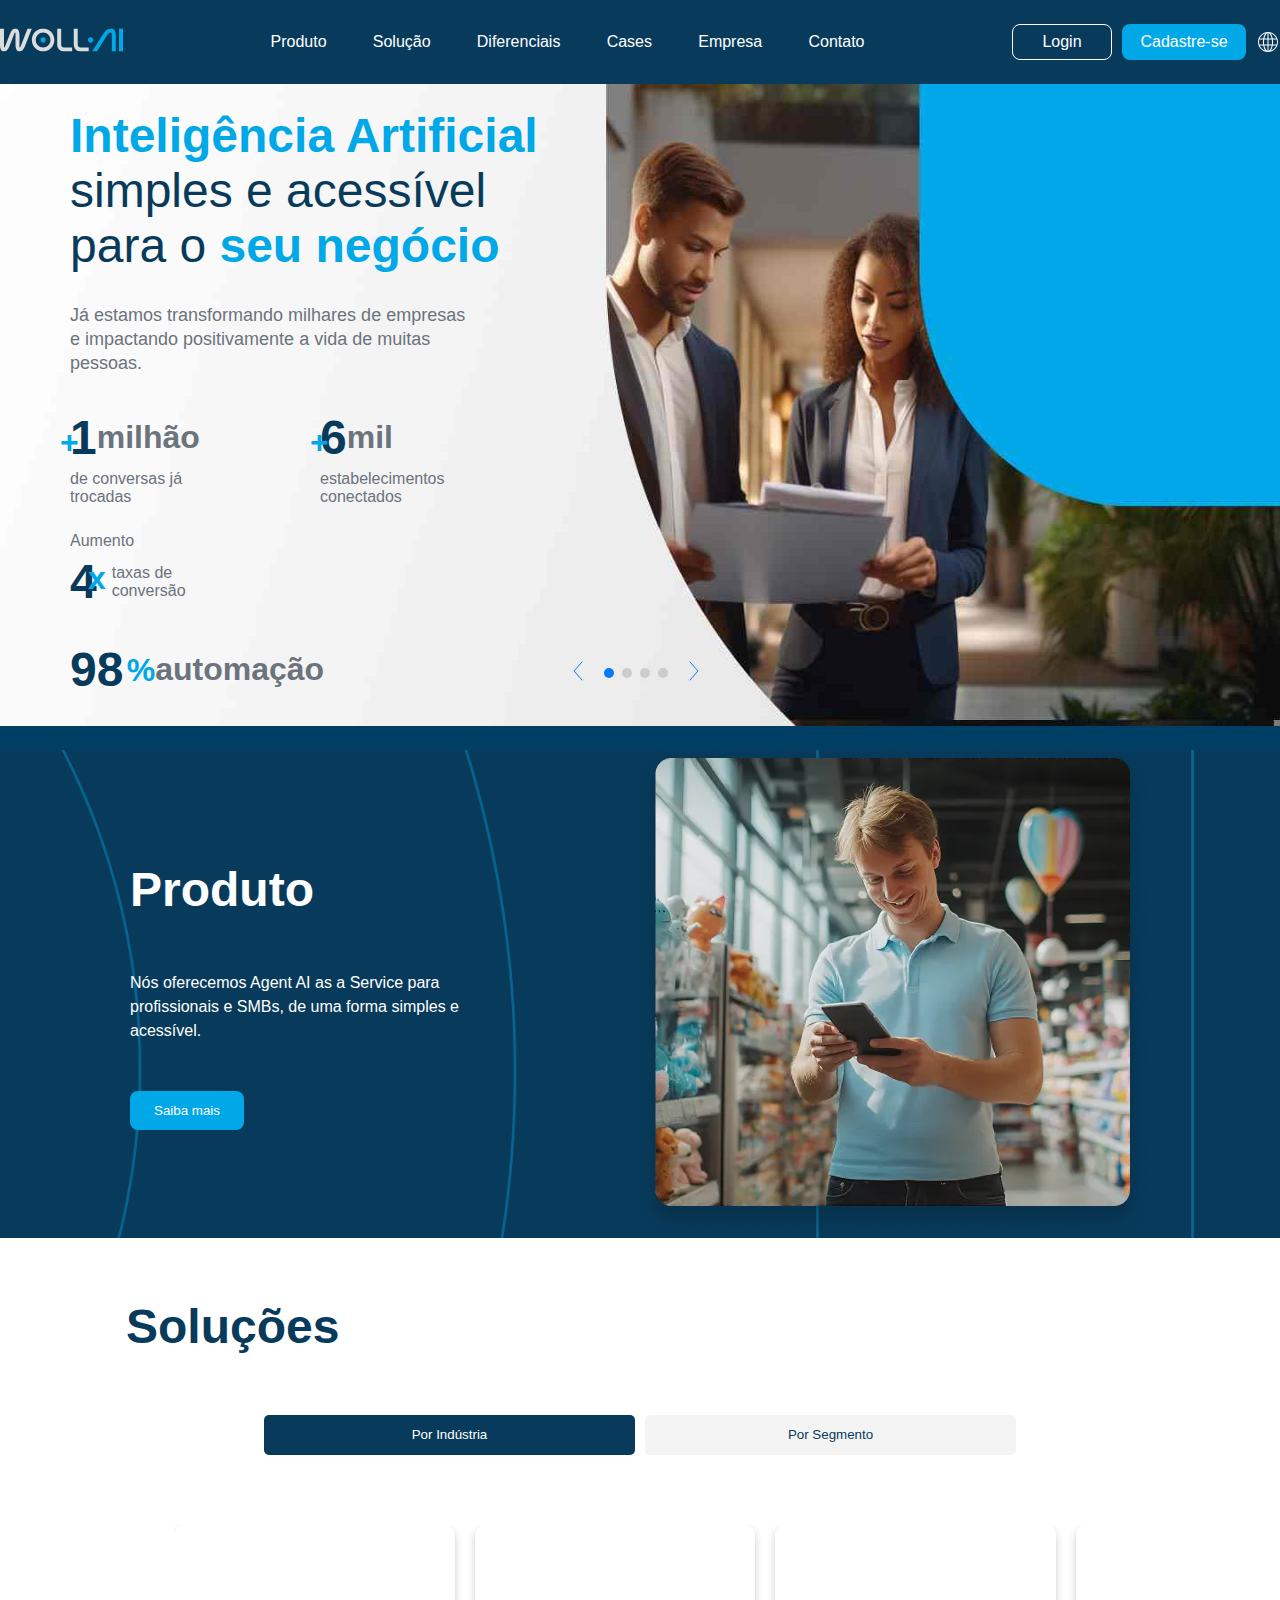
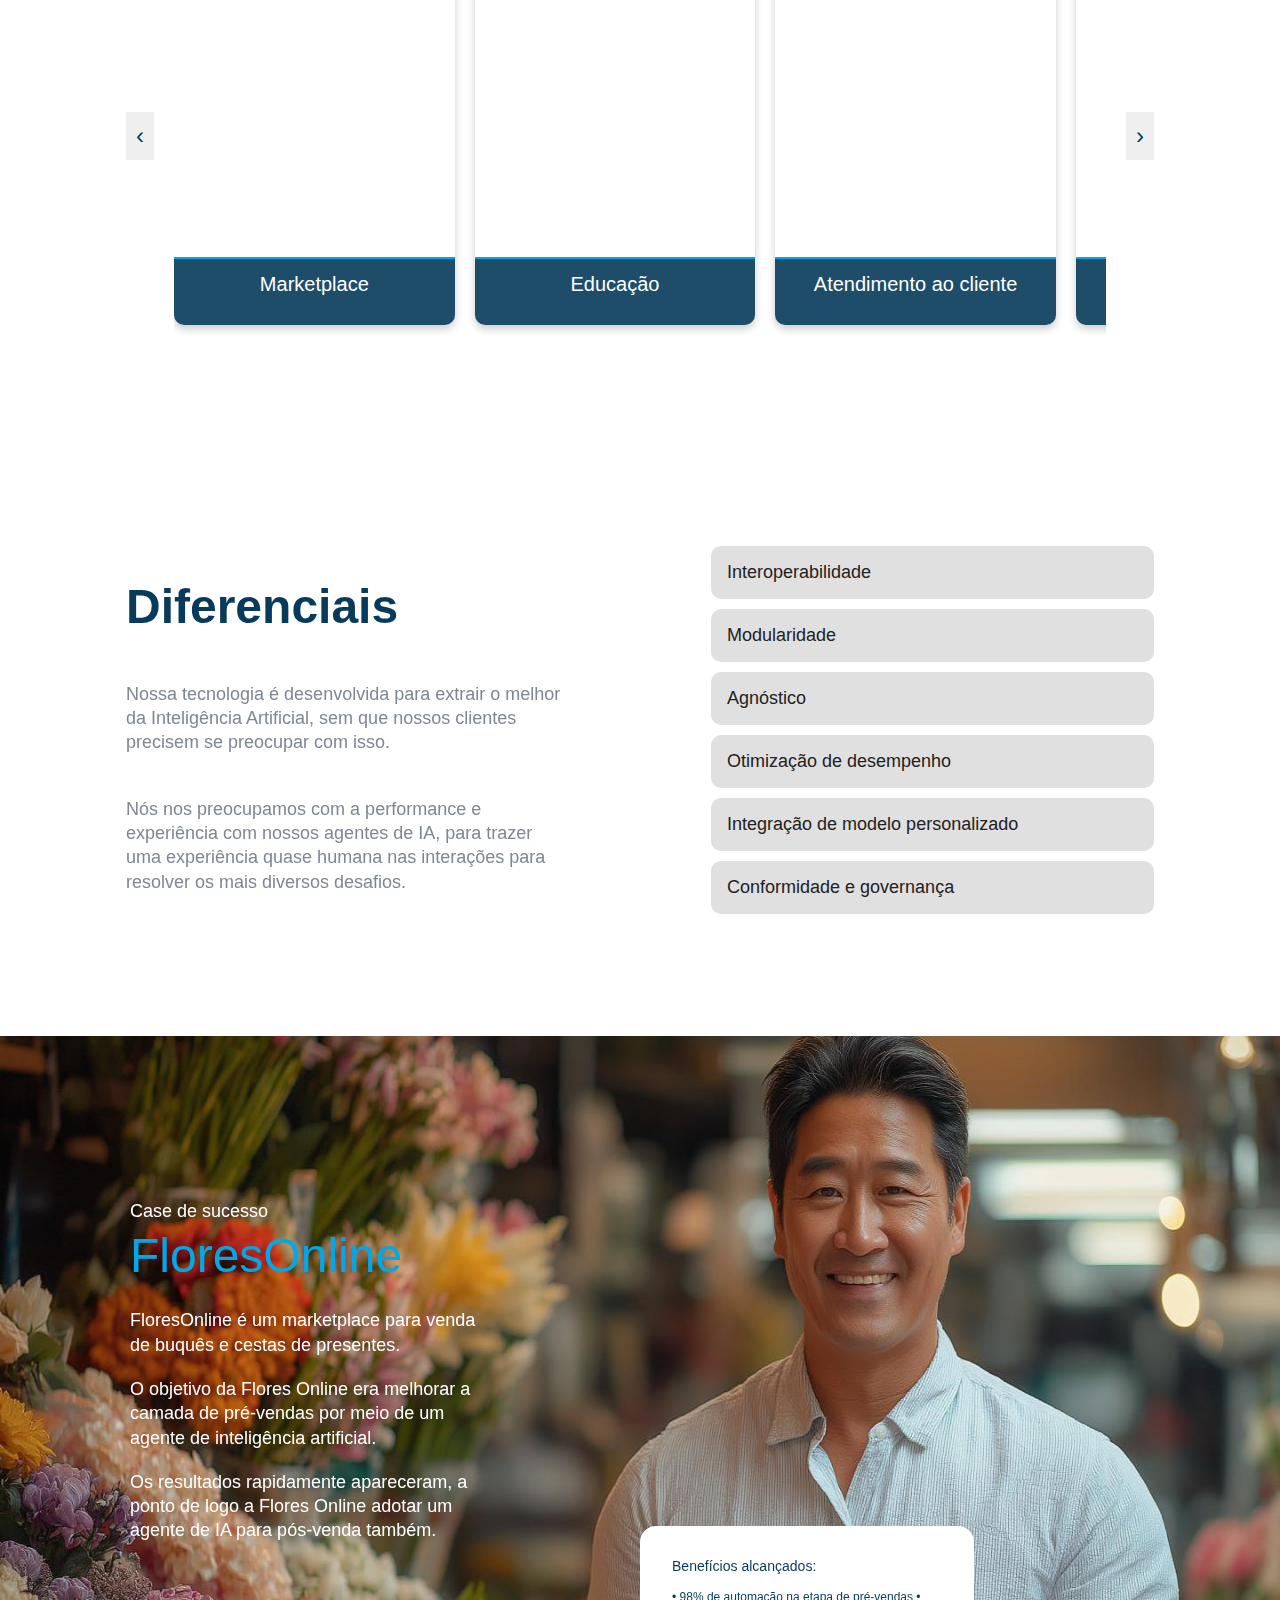
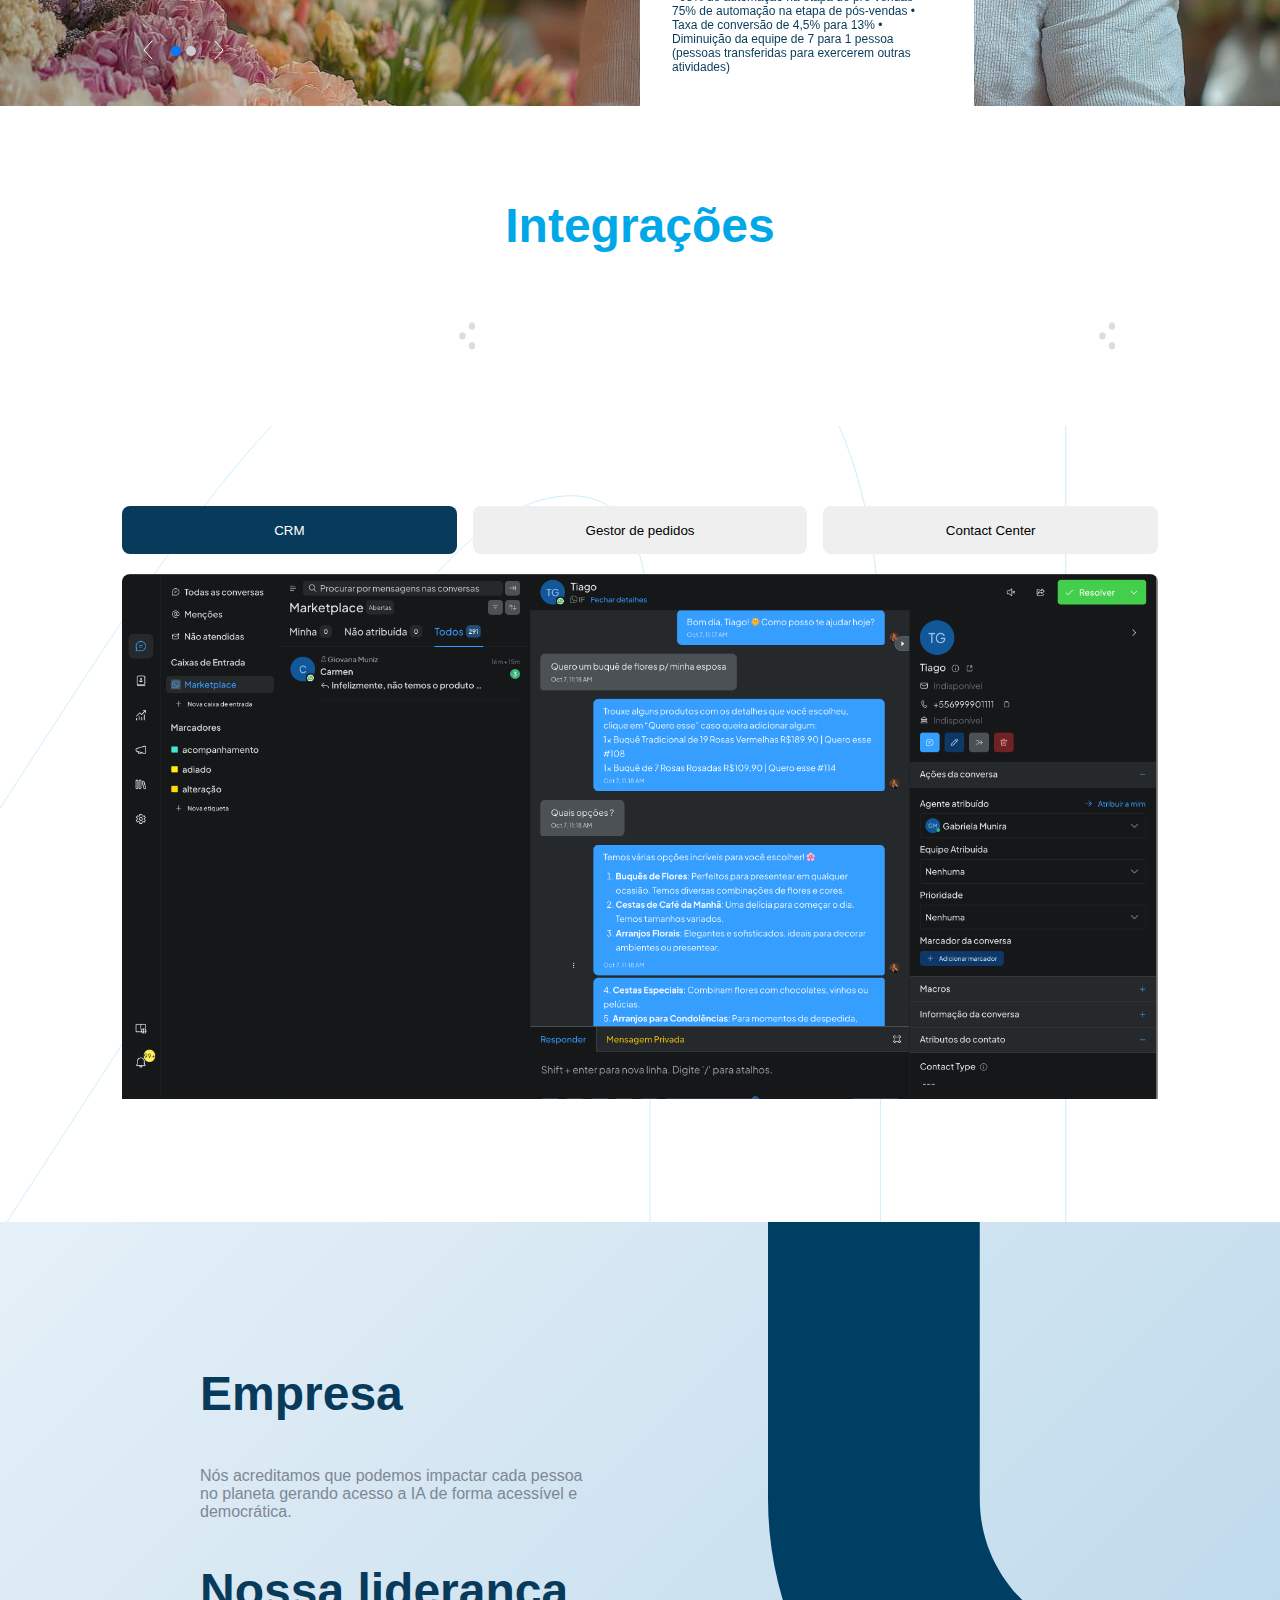
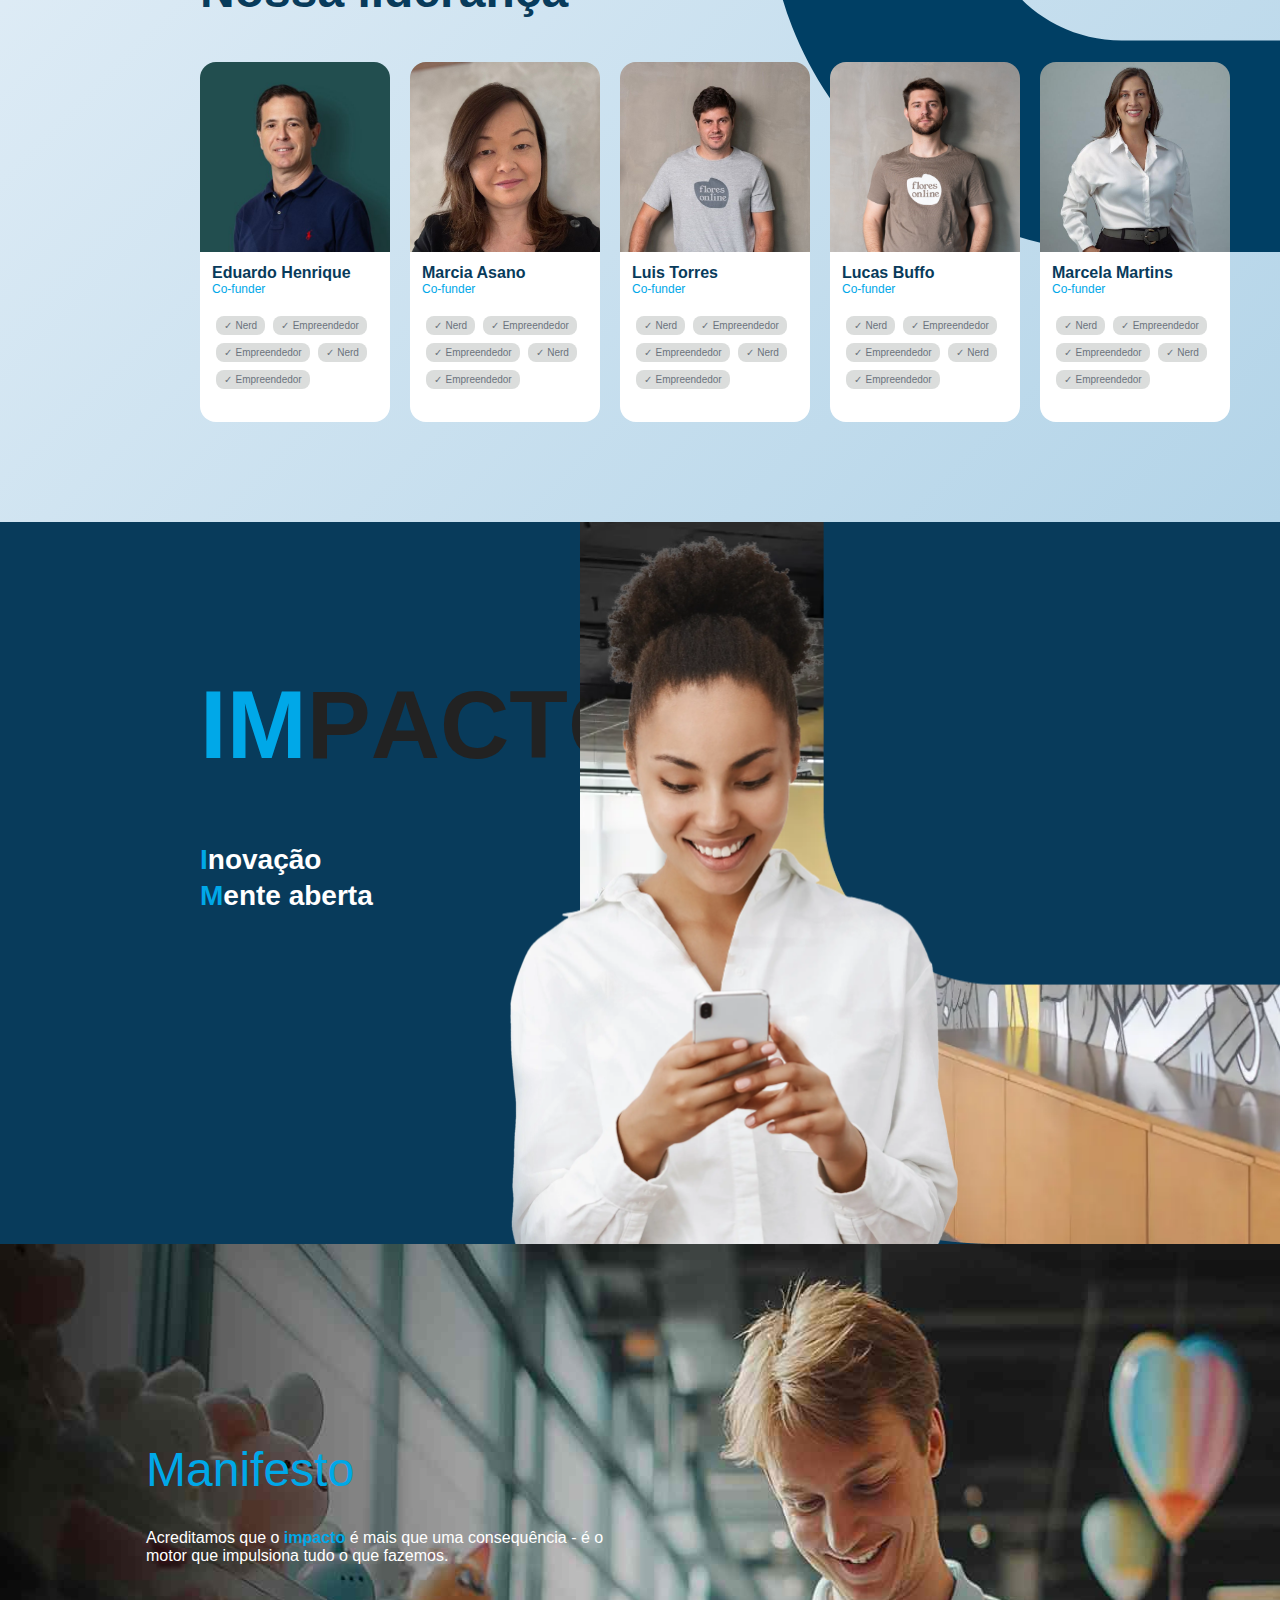
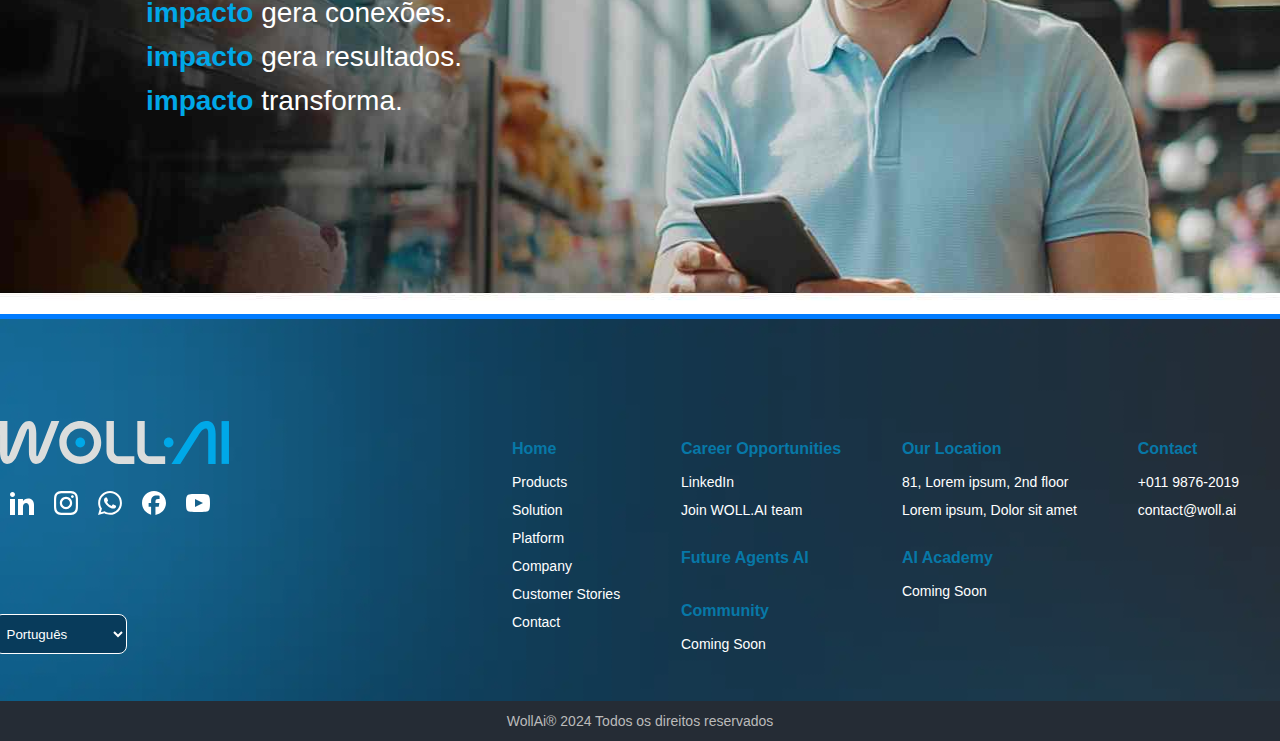
==== commit f571664c: "finalizado" ====
--- a/index.html
+++ b/index.html
@@ -1087,19 +1087,61 @@
           <img src="img/LogoWollAi.svg" alt="" />
           <div class="social-icons">
             <a href="#" class="likedin">
-              <!-- SVG LinkedIn -->
+              <svg width="24" height="24" viewBox="0 0 24 24" fill="none" xmlns="http://www.w3.org/2000/svg">
+                <path d="M4.98 3.5C4.98 4.881 3.87 6 2.5 6C1.13 6 0.02 4.881 0.02 3.5C0.02 2.12 1.13 1 2.5 1C3.87 1 4.98 2.12 4.98 3.5ZM5 8H0V24H5V8ZM12.982 8H8.014V24H12.983V15.601C12.983 10.931 19.012 10.549 19.012 15.601V24H24V13.869C24 5.989 15.078 6.276 12.982 10.155V8Z" fill="white"/>
+                </svg>
+                
             </a>
             <a href="#" class="instagram">
-              <!-- SVG Instagram -->
+              <svg width="24" height="24" viewBox="0 0 24 24" fill="none" xmlns="http://www.w3.org/2000/svg">
+                <g clip-path="url(#clip0_45_1899)">
+                <path d="M12 2.163C15.204 2.163 15.584 2.175 16.85 2.233C20.102 2.381 21.621 3.924 21.769 7.152C21.827 8.417 21.838 8.797 21.838 12.001C21.838 15.206 21.826 15.585 21.769 16.85C21.62 20.075 20.105 21.621 16.85 21.769C15.584 21.827 15.206 21.839 12 21.839C8.796 21.839 8.416 21.827 7.151 21.769C3.891 21.62 2.38 20.07 2.232 16.849C2.174 15.584 2.162 15.205 2.162 12C2.162 8.796 2.175 8.417 2.232 7.151C2.381 3.924 3.896 2.38 7.151 2.232C8.417 2.175 8.796 2.163 12 2.163ZM12 0C8.741 0 8.333 0.014 7.053 0.072C2.695 0.272 0.273 2.69 0.073 7.052C0.014 8.333 0 8.741 0 12C0 15.259 0.014 15.668 0.072 16.948C0.272 21.306 2.69 23.728 7.052 23.928C8.333 23.986 8.741 24 12 24C15.259 24 15.668 23.986 16.948 23.928C21.302 23.728 23.73 21.31 23.927 16.948C23.986 15.668 24 15.259 24 12C24 8.741 23.986 8.333 23.928 7.053C23.732 2.699 21.311 0.273 16.949 0.073C15.668 0.014 15.259 0 12 0ZM12 5.838C8.597 5.838 5.838 8.597 5.838 12C5.838 15.403 8.597 18.163 12 18.163C15.403 18.163 18.162 15.404 18.162 12C18.162 8.597 15.403 5.838 12 5.838ZM12 16C9.791 16 8 14.21 8 12C8 9.791 9.791 8 12 8C14.209 8 16 9.791 16 12C16 14.21 14.209 16 12 16ZM18.406 4.155C17.61 4.155 16.965 4.8 16.965 5.595C16.965 6.39 17.61 7.035 18.406 7.035C19.201 7.035 19.845 6.39 19.845 5.595C19.845 4.8 19.201 4.155 18.406 4.155Z" fill="white"/>
+                </g>
+                <defs>
+                <clipPath id="clip0_45_1899">
+                <rect width="24" height="24" fill="white"/>
+                </clipPath>
+                </defs>
+                </svg>
             </a>
             <a href="#" class="whatsapp">
-              <!-- SVG WhatsApp -->
+              <svg width="24" height="24" viewBox="0 0 24 24" fill="none" xmlns="http://www.w3.org/2000/svg">
+                <g clip-path="url(#clip0_45_1903)">
+                <path d="M0.0568848 24L1.74388 17.837C0.702885 16.033 0.155885 13.988 0.156885 11.891C0.159885 5.335 5.49488 0 12.0499 0C15.2309 0.001 18.2169 1.24 20.4629 3.488C22.7079 5.736 23.9439 8.724 23.9429 11.902C23.9399 18.459 18.6049 23.794 12.0499 23.794C10.0599 23.793 8.09888 23.294 6.36188 22.346L0.0568848 24ZM6.65388 20.193C8.32988 21.188 9.92988 21.784 12.0459 21.785C17.4939 21.785 21.9319 17.351 21.9349 11.9C21.9369 6.438 17.5199 2.01 12.0539 2.008C6.60188 2.008 2.16688 6.442 2.16488 11.892C2.16388 14.117 2.81588 15.783 3.91088 17.526L2.91188 21.174L6.65388 20.193ZM18.0409 14.729C17.9669 14.605 17.7689 14.531 17.4709 14.382C17.1739 14.233 15.7129 13.514 15.4399 13.415C15.1679 13.316 14.9699 13.266 14.7709 13.564C14.5729 13.861 14.0029 14.531 13.8299 14.729C13.6569 14.927 13.4829 14.952 13.1859 14.803C12.8889 14.654 11.9309 14.341 10.7959 13.328C9.91288 12.54 9.31588 11.567 9.14288 11.269C8.96988 10.972 9.12488 10.811 9.27288 10.663C9.40688 10.53 9.56988 10.316 9.71888 10.142C9.86988 9.97 9.91888 9.846 10.0189 9.647C10.1179 9.449 10.0689 9.275 9.99389 9.126C9.91889 8.978 9.32488 7.515 9.07788 6.92C8.83589 6.341 8.59089 6.419 8.40889 6.41L7.83888 6.4C7.64088 6.4 7.31888 6.474 7.04688 6.772C6.77488 7.07 6.00688 7.788 6.00688 9.251C6.00688 10.714 7.07188 12.127 7.21988 12.325C7.36888 12.523 9.31488 15.525 12.2959 16.812C13.0049 17.118 13.5589 17.301 13.9899 17.438C14.7019 17.664 15.3499 17.632 15.8619 17.556C16.4329 17.471 17.6199 16.837 17.8679 16.143C18.1159 15.448 18.1159 14.853 18.0409 14.729Z" fill="white"/>
+                </g>
+                <defs>
+                <clipPath id="clip0_45_1903">
+                <rect width="24" height="24" fill="white"/>
+                </clipPath>
+                </defs>
+                </svg>
+                
             </a>
             <a href="#" class="facebook">
-              <!-- SVG Facebook -->
+              <svg width="24" height="24" viewBox="0 0 24 24" fill="none" xmlns="http://www.w3.org/2000/svg">
+                <g clip-path="url(#clip0_45_1907)">
+                <path d="M24 12C24 5.37264 18.6274 0 12 0C5.37264 0 0 5.37264 0 12C0 17.6275 3.87456 22.3498 9.10128 23.6467V15.6672H6.62688V12H9.10128V10.4198C9.10128 6.33552 10.9498 4.4424 14.9597 4.4424C15.72 4.4424 17.0318 4.59168 17.5685 4.74048V8.06448C17.2853 8.03472 16.7933 8.01984 16.1822 8.01984C14.2147 8.01984 13.4544 8.76528 13.4544 10.703V12H17.3741L16.7006 15.6672H13.4544V23.9122C19.3963 23.1946 24.0005 18.1354 24.0005 12H24Z" fill="white"/>
+                </g>
+                <defs>
+                <clipPath id="clip0_45_1907">
+                <rect width="24" height="24" fill="white"/>
+                </clipPath>
+                </defs>
+                </svg>
+                
             </a>
             <a href="#" class="youtube">
-              <!-- SVG YouTube -->
+              <svg width="24" height="24" viewBox="0 0 24 24" fill="none" xmlns="http://www.w3.org/2000/svg">
+                <g clip-path="url(#clip0_45_1912)">
+                <path d="M19.615 3.18413C16.011 2.93813 7.984 2.93913 4.385 3.18413C0.488 3.45013 0.029 5.80412 0 12.0001C0.029 18.1851 0.484 20.5491 4.385 20.8161C7.985 21.0611 16.011 21.0621 19.615 20.8161C23.512 20.5501 23.971 18.1961 24 12.0001C23.971 5.81512 23.516 3.45113 19.615 3.18413ZM9 16.0001V8.00013L17 11.9931L9 16.0001Z" fill="white"/>
+                </g>
+                <defs>
+                <clipPath id="clip0_45_1912">
+                <rect width="24" height="24" fill="white"/>
+                </clipPath>
+                </defs>
+                </svg>
+                
             </a>
           </div>
         </div>
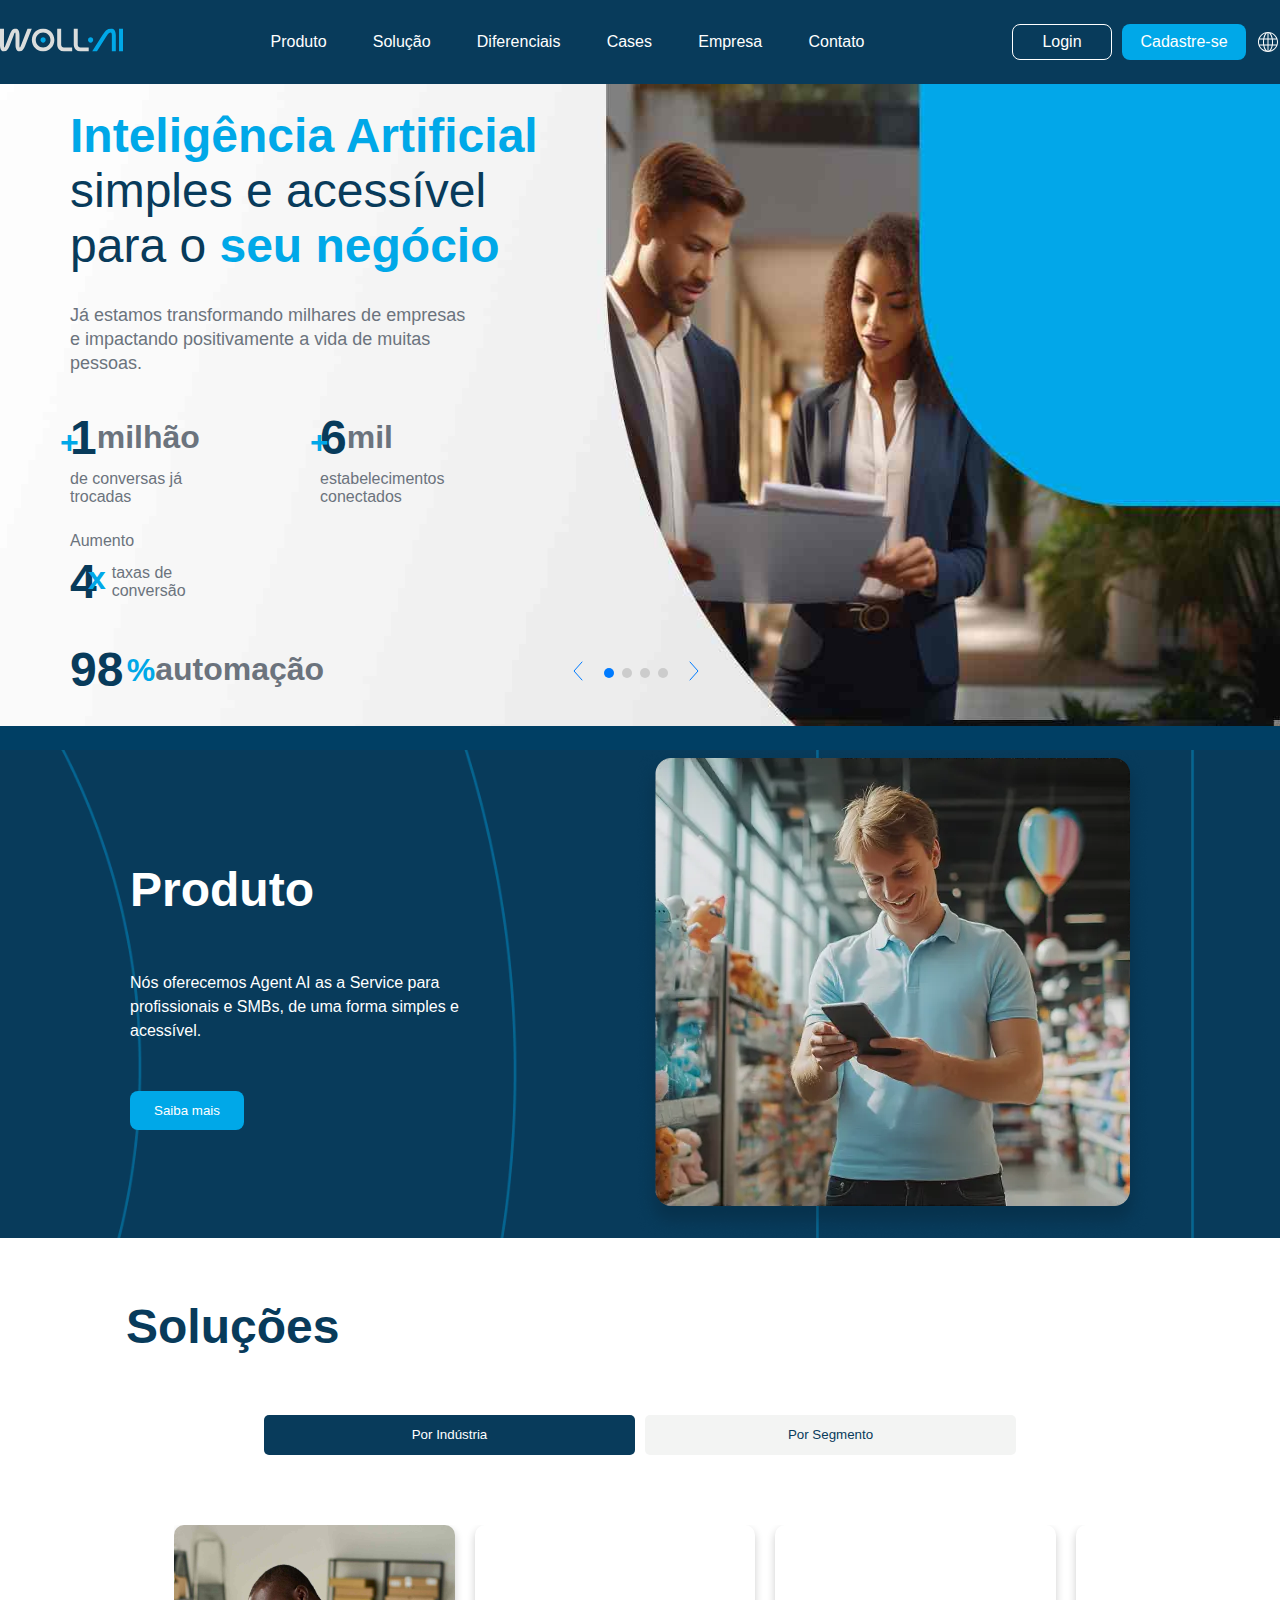
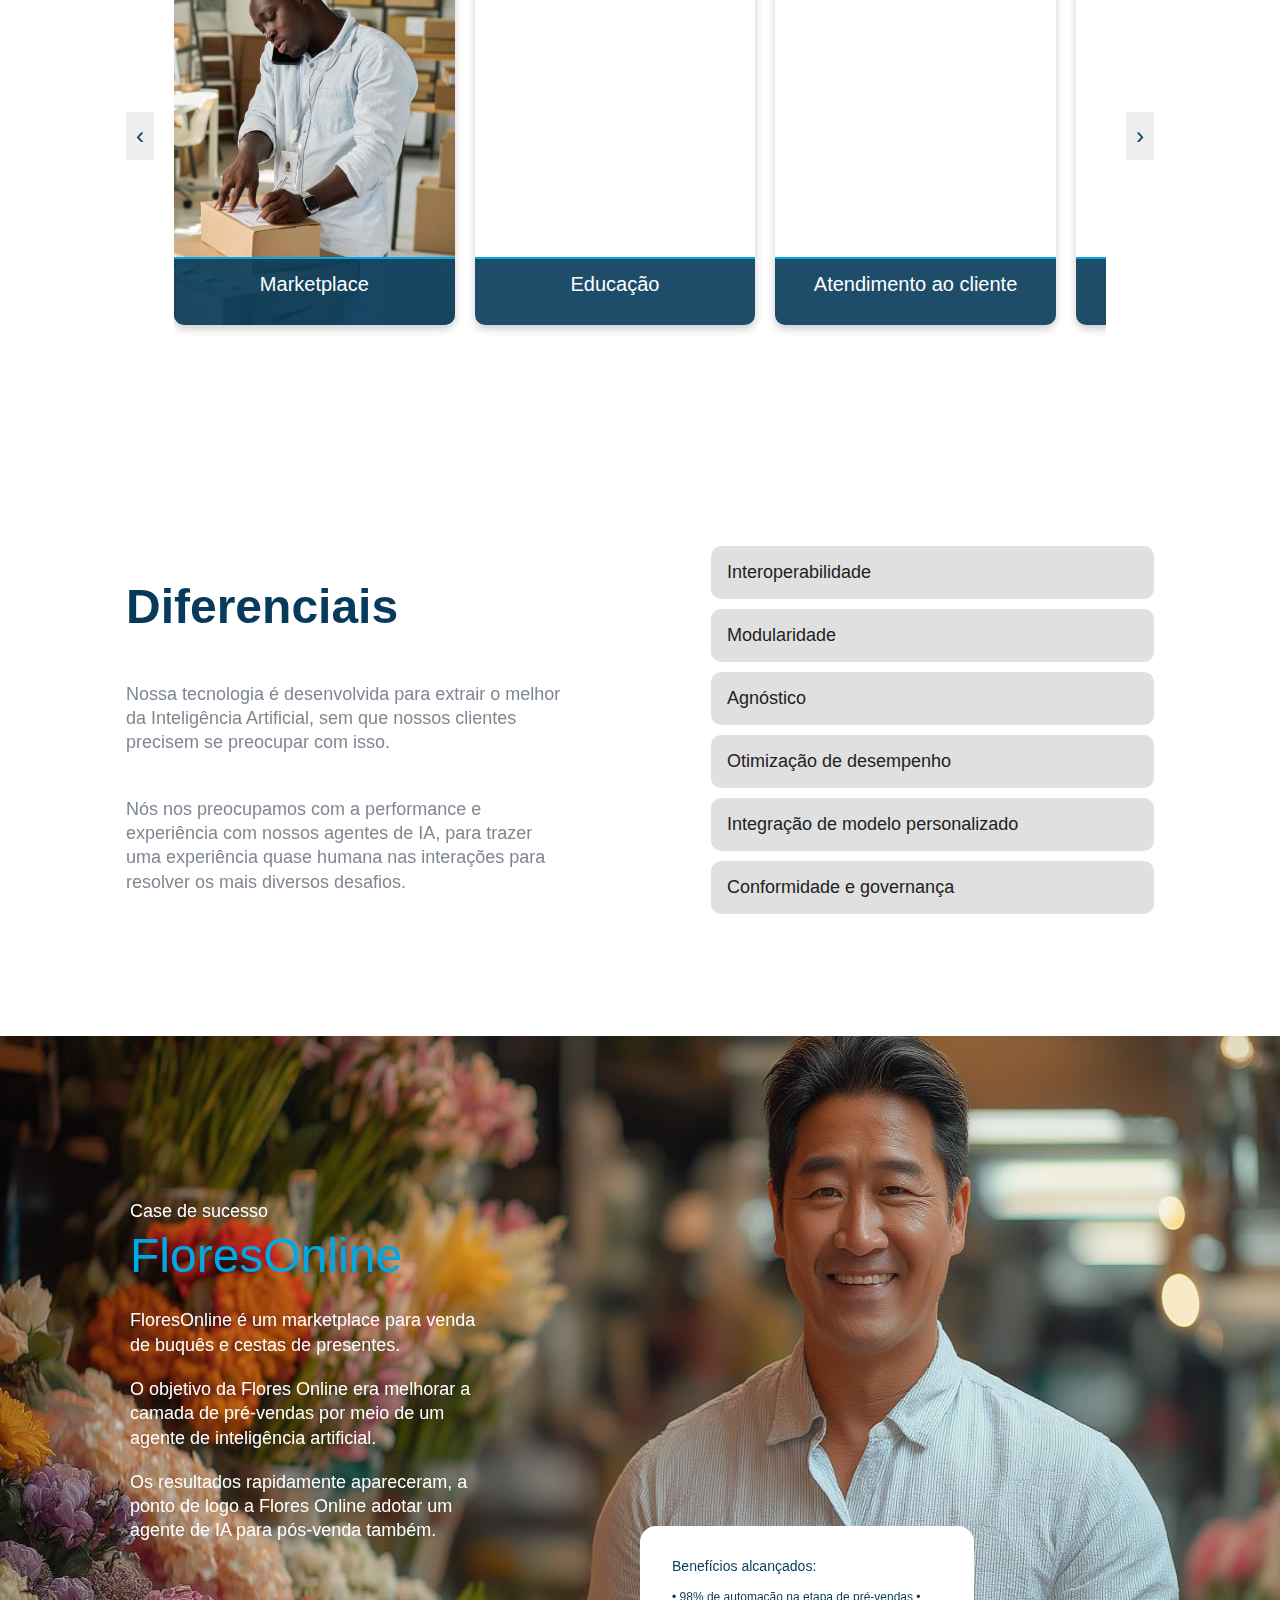
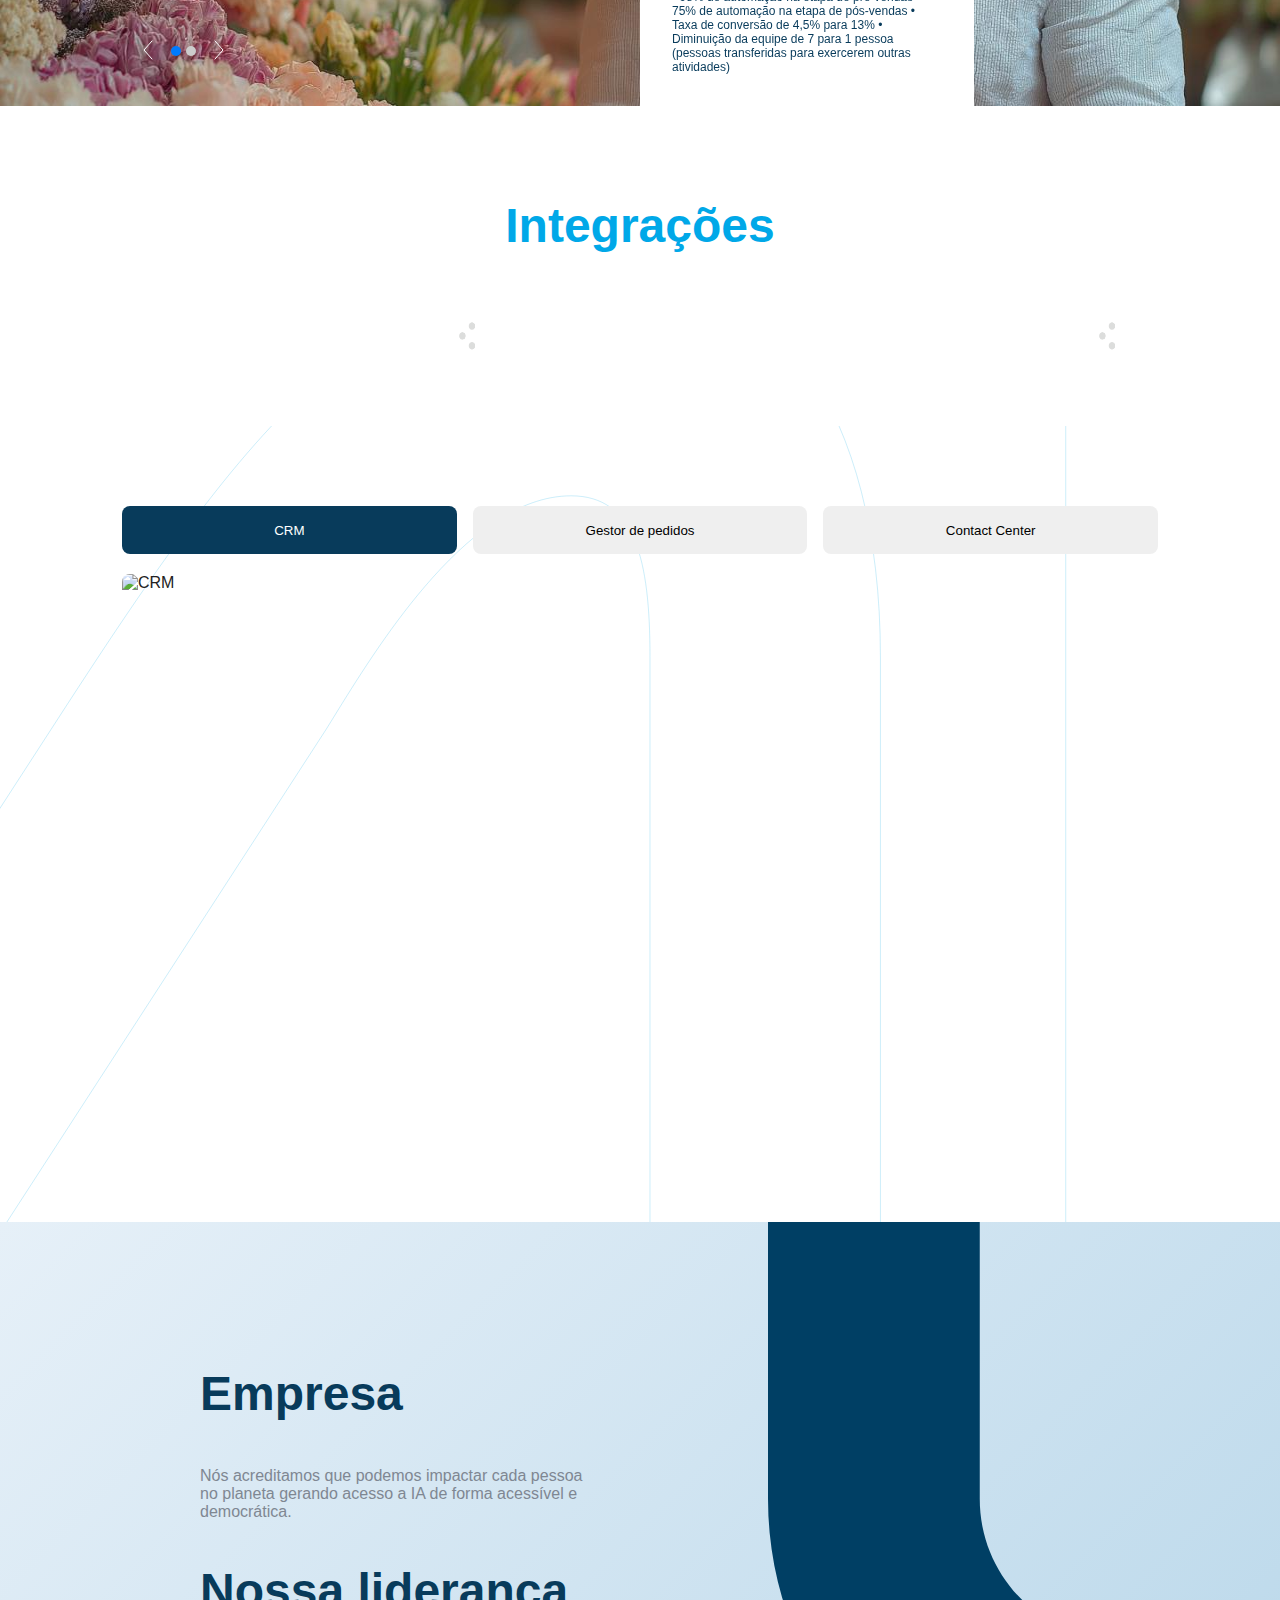
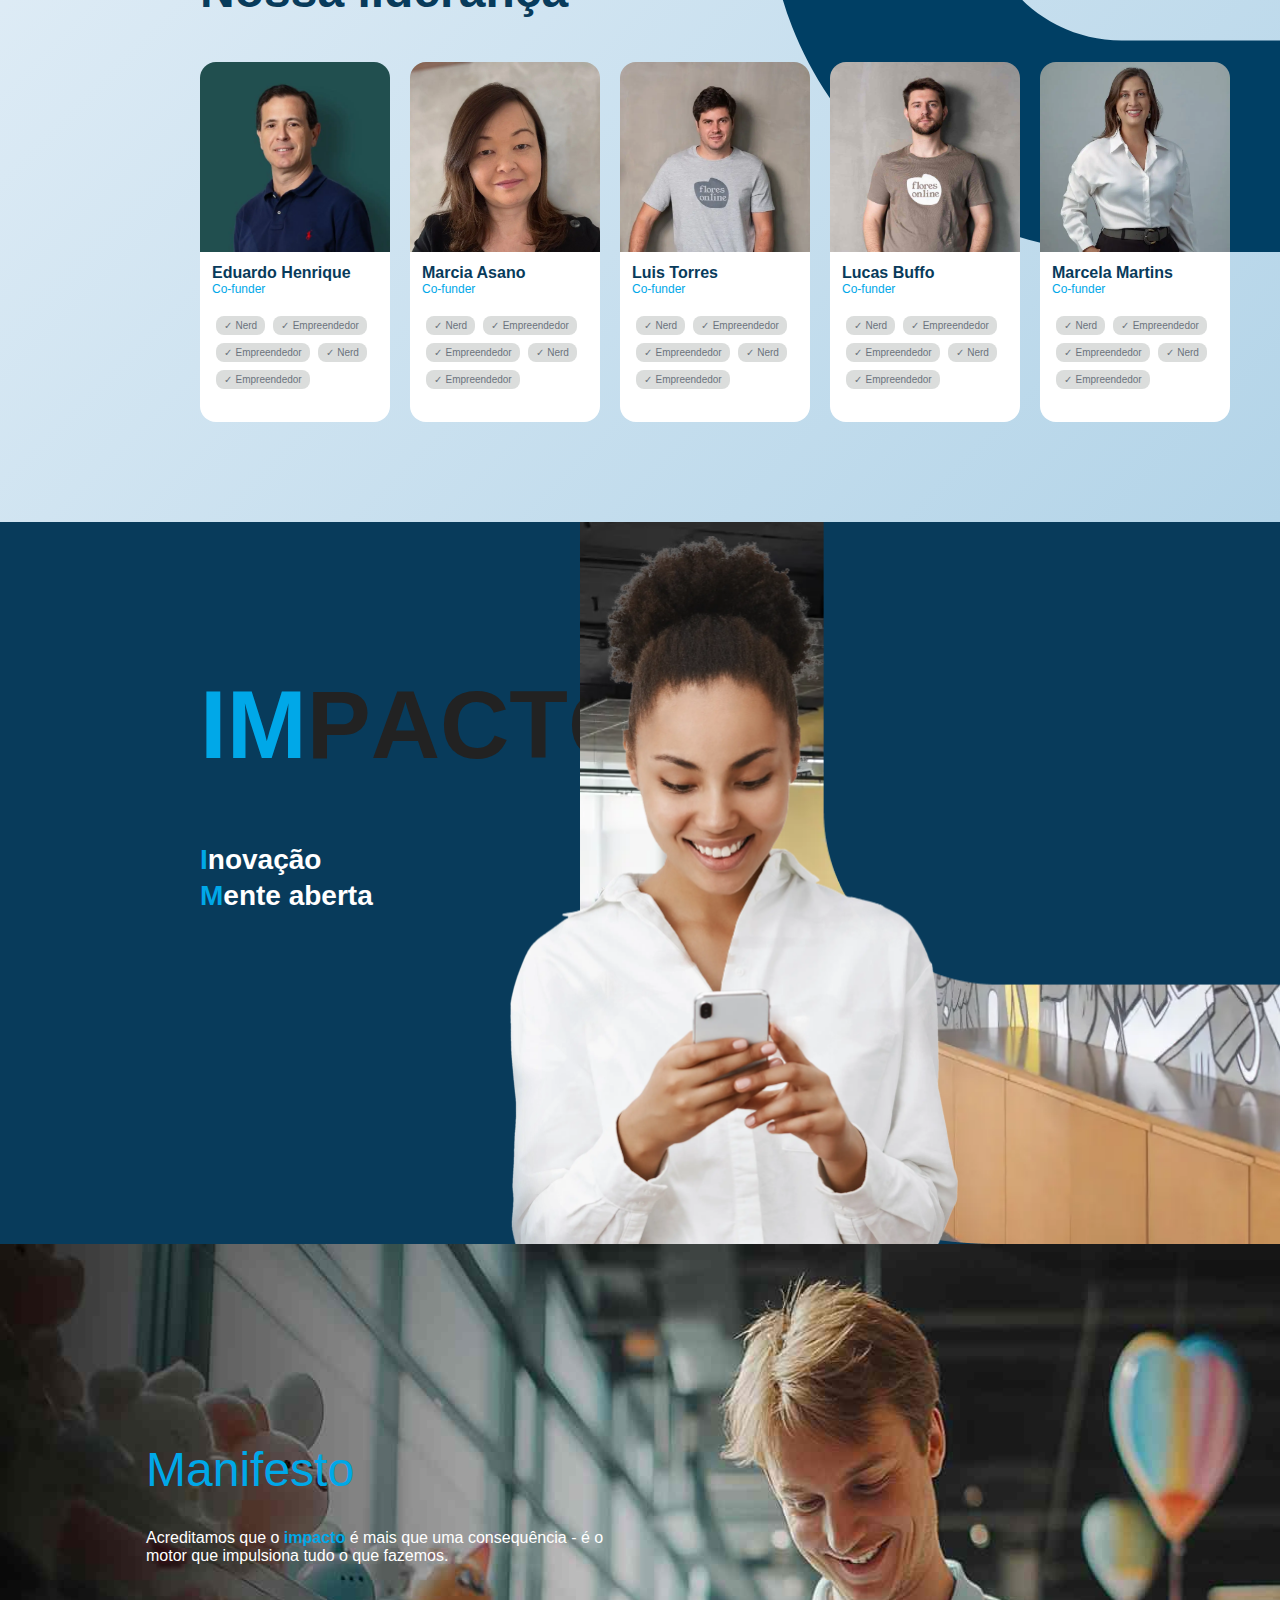
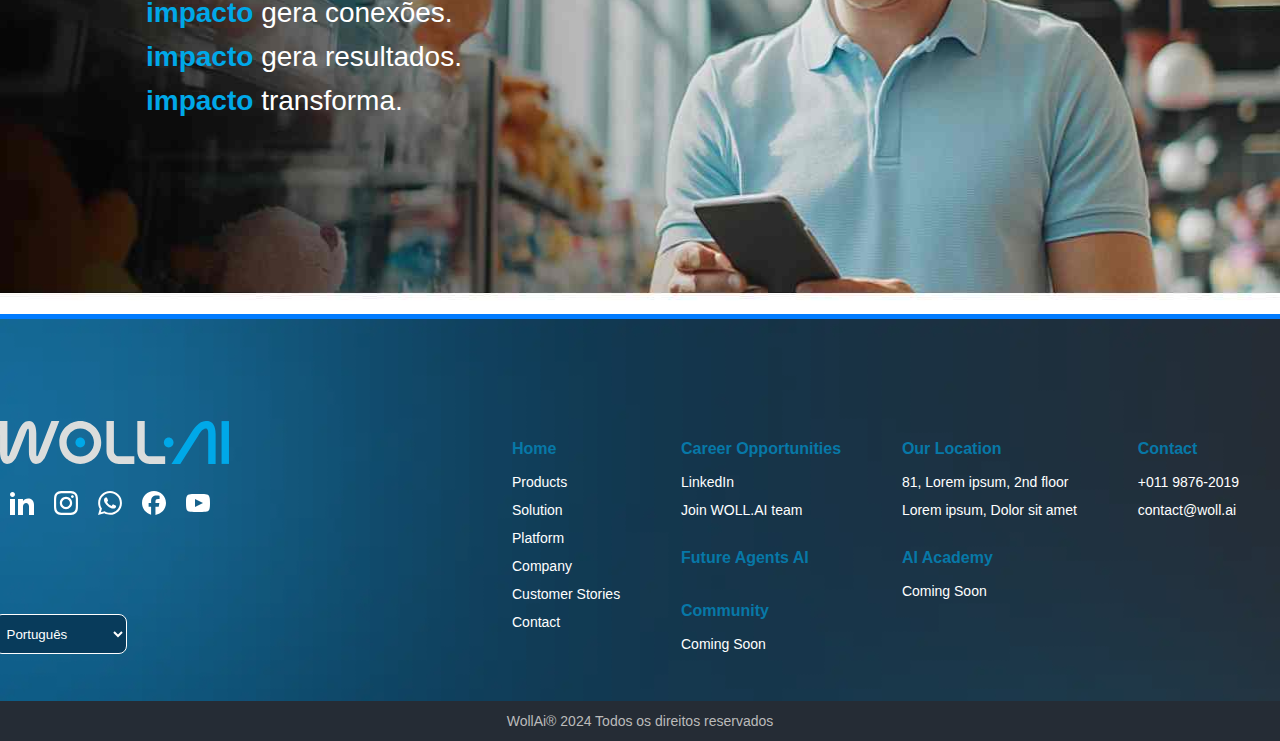
==== commit 0a4f246b: "fotos com nova resolução" ====
--- a/index.html
+++ b/index.html
@@ -886,16 +886,16 @@
      <section class="empresa-section bg-azul-claro" id="empresa">
       <div class="container-geral-empresa">
         <div class="container-img-empresa">
-          <img src="./img/empresa/img-1.jpg" alt="" class="img-empresa" />
-          <img src="./img/empresa/img-2.jpg" alt="" class="img-empresa" />
-          <img src="./img/empresa/img-3.jpg" alt="" class="img-empresa" />
-          <img src="./img/empresa/img-4.jpg" alt="" class="img-empresa" />
-          <img src="./img/empresa/img-5.jpg" alt="" class="img-empresa" />
-          <img src="./img/empresa/img-6.jpg" alt="" class="img-empresa" />
-          <img src="./img/empresa/img-7.jpg" alt="" class="img-empresa" />
-          <img src="./img/empresa/img-8.jpg" alt="" class="img-empresa" />
-          <img src="./img/empresa/img-9.jpg" alt="" class="img-empresa" />
-          <img src="./img/empresa/img-10.png" alt="" class="img-empresa" />
+          <img src="./img/empresa/img-1.webp" alt="" class="img-empresa" />
+          <img src="./img/empresa/img-2.webp" alt="" class="img-empresa" />
+          <img src="./img/empresa/img-3.webp" alt="" class="img-empresa" />
+          <img src="./img/empresa/img-4.webp" alt="" class="img-empresa" />
+          <img src="./img/empresa/img-5.webp" alt="" class="img-empresa" />
+          <img src="./img/empresa/img-6.webp" alt="" class="img-empresa" />
+          <img src="./img/empresa/img-7.webp" alt="" class="img-empresa" />
+          <img src="./img/empresa/img-8.webp" alt="" class="img-empresa" />
+          <img src="./img/empresa/img-9.webp" alt="" class="img-empresa" />
+          <img src="./img/empresa/img-10.webp" alt="" class="img-empresa" />
         </div>
         <div class="container-empresa">
           <div class="card-sobre-empresa">
@@ -909,7 +909,7 @@
           <div class="container-lideranca">
             <div class="container-cards-lideranca">
               <div class="card-lideranca">
-                <img src="./img/lideranca/Eduardo.jpg" alt="" />
+                <img src="./img/lideranca/Eduardo.webp" alt="" />
                 <div class="container-detalhes-cards">
                   <div class="container-nomes">
                     <h4 class="nome-co-funder">Eduardo Henrique</h4>
@@ -925,7 +925,7 @@
                 </div>
               </div>
               <div class="card-lideranca">
-                <img src="./img/lideranca/Marcia.jpg" alt="" />
+                <img src="./img/lideranca/Marcia.webp" alt="" />
                 <div class="container-detalhes-cards">
                   <div class="container-nomes">
                     <h4 class="nome-co-funder">Marcia Asano</h4>
@@ -941,7 +941,7 @@
                 </div>
               </div>
               <div class="card-lideranca">
-                <img src="./img/lideranca/Luis.jpg" alt="" />
+                <img src="./img/lideranca/Luis.webp" alt="" />
                 <div class="container-detalhes-cards">
                   <div class="container-nomes">
                     <h4 class="nome-co-funder">Luis Torres</h4>
@@ -973,7 +973,7 @@
                 </div>
               </div>
               <div class="card-lideranca">
-                <img src="./img/lideranca/Marcela.jpg" alt="" />
+                <img src="./img/lideranca/Marcela.webp" alt="" />
                 <div class="container-detalhes-cards">
                   <div class="container-nomes">
                     <h4 class="nome-co-funder">Marcela Martins</h4>
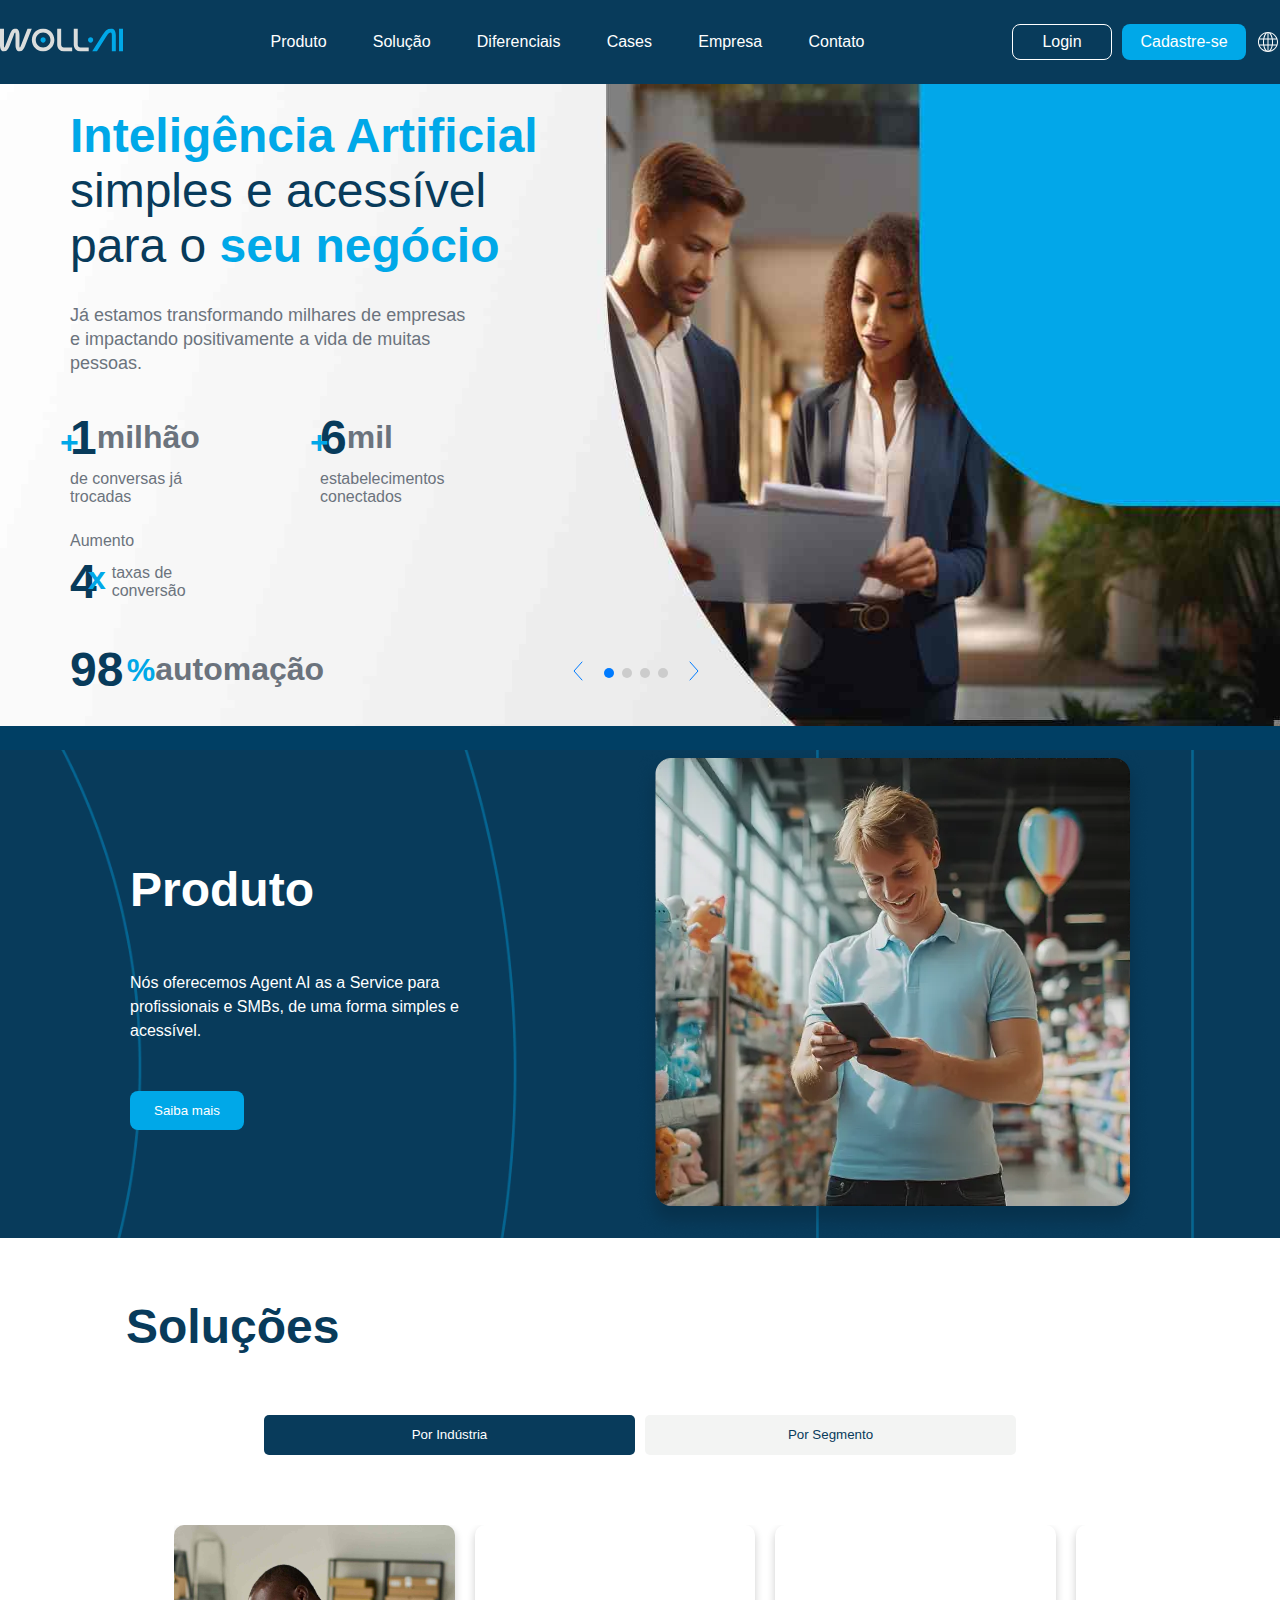
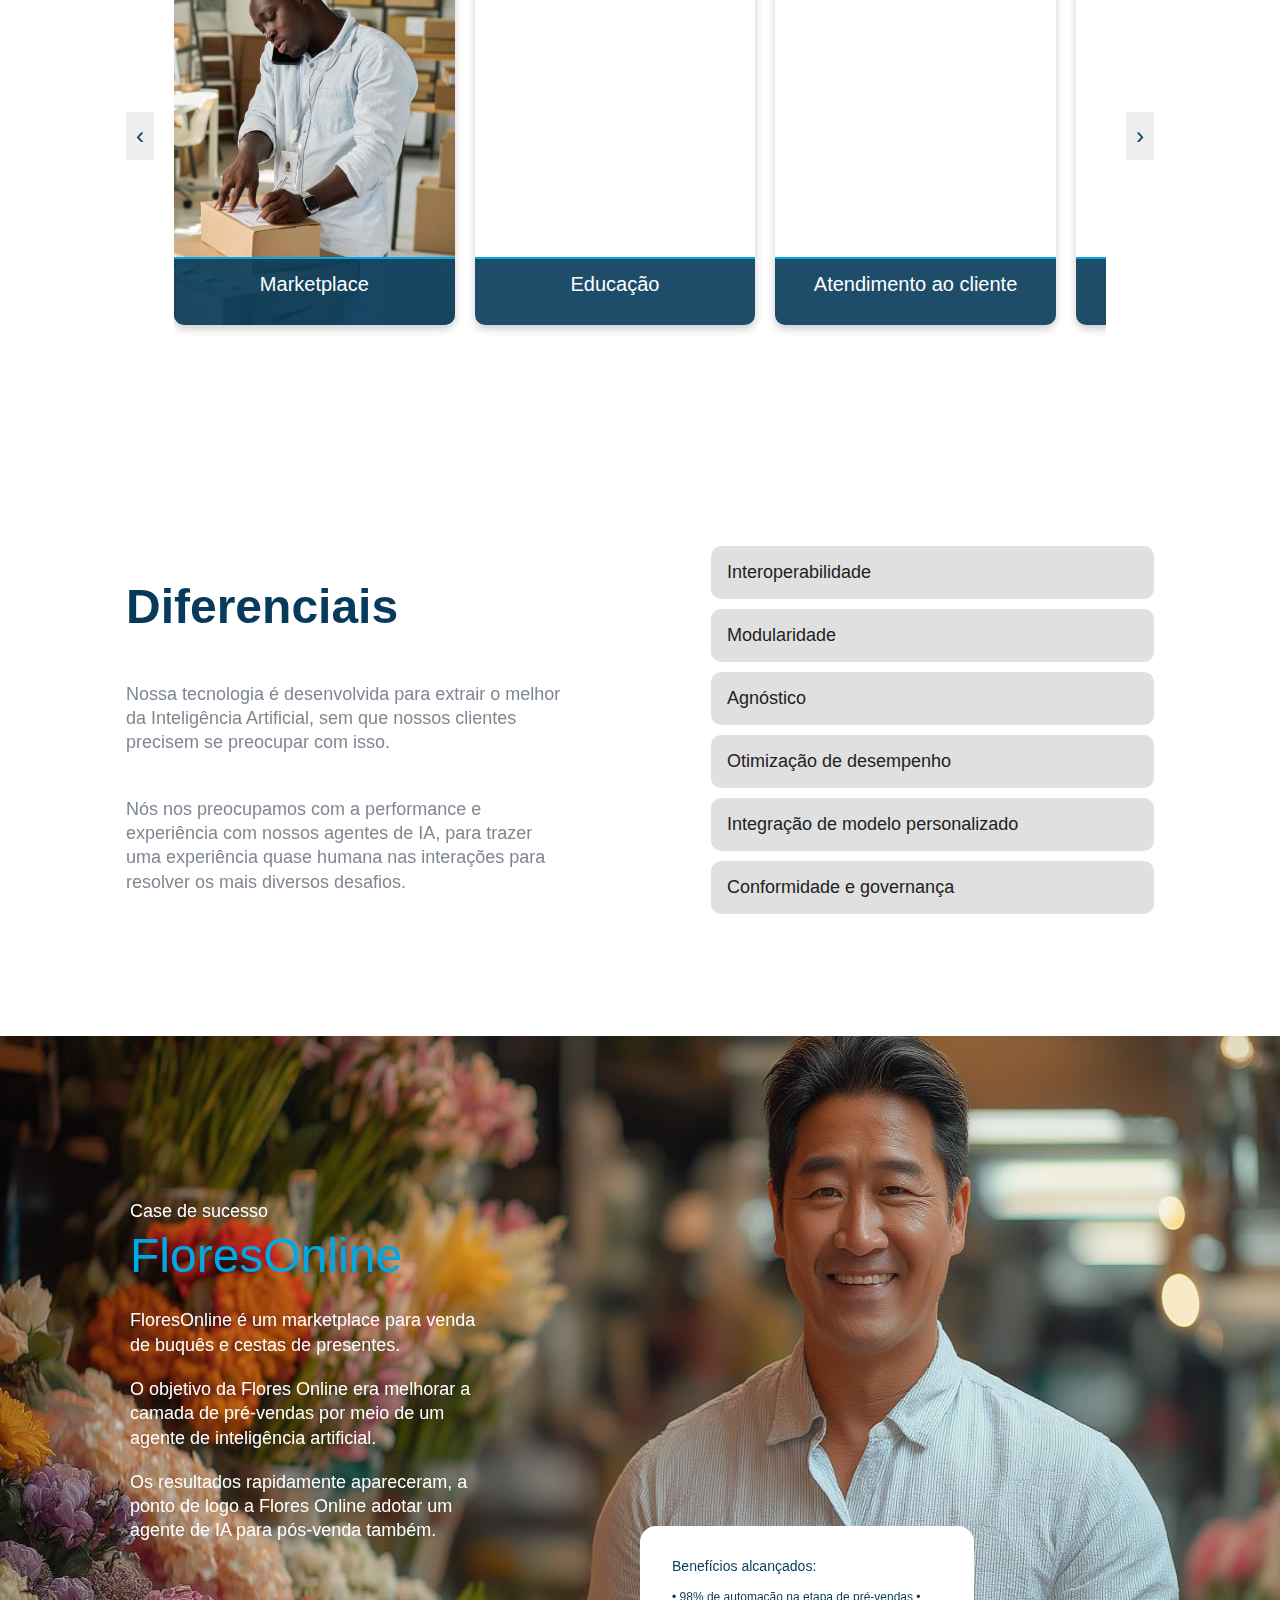
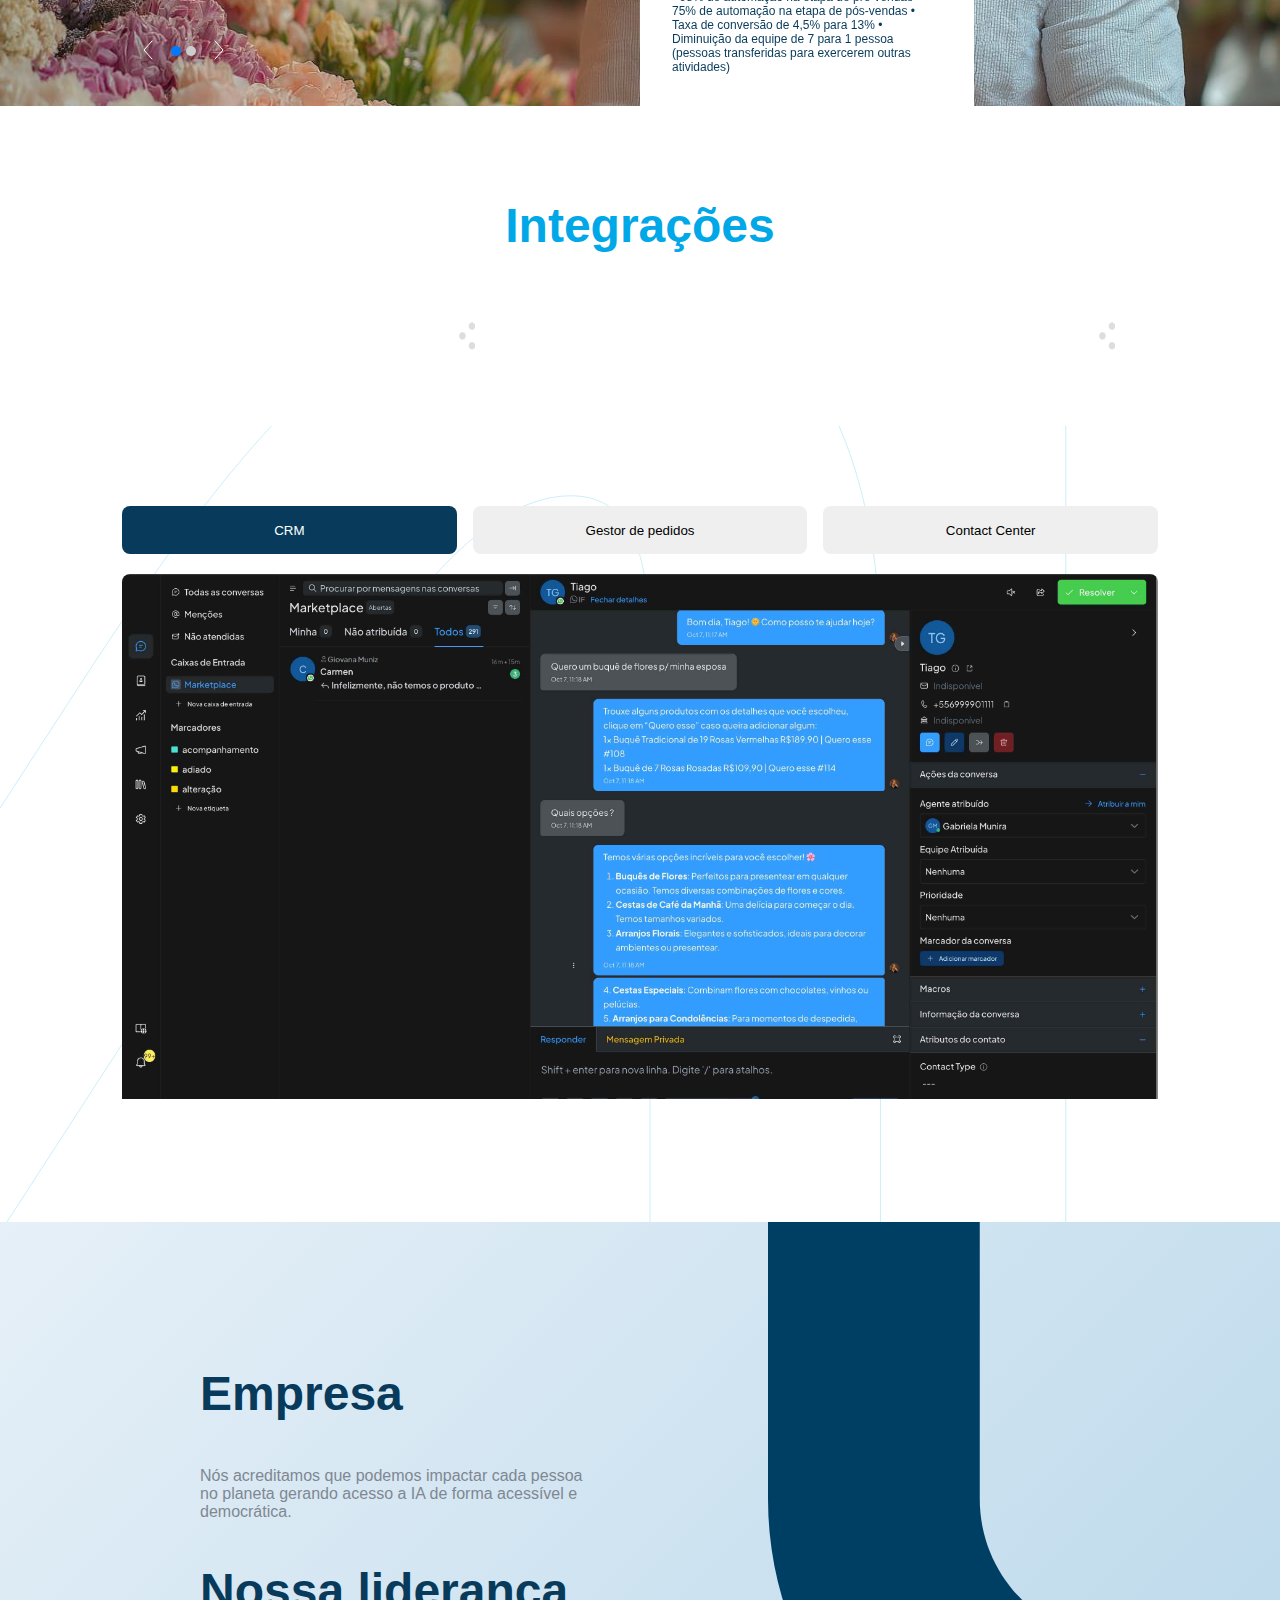
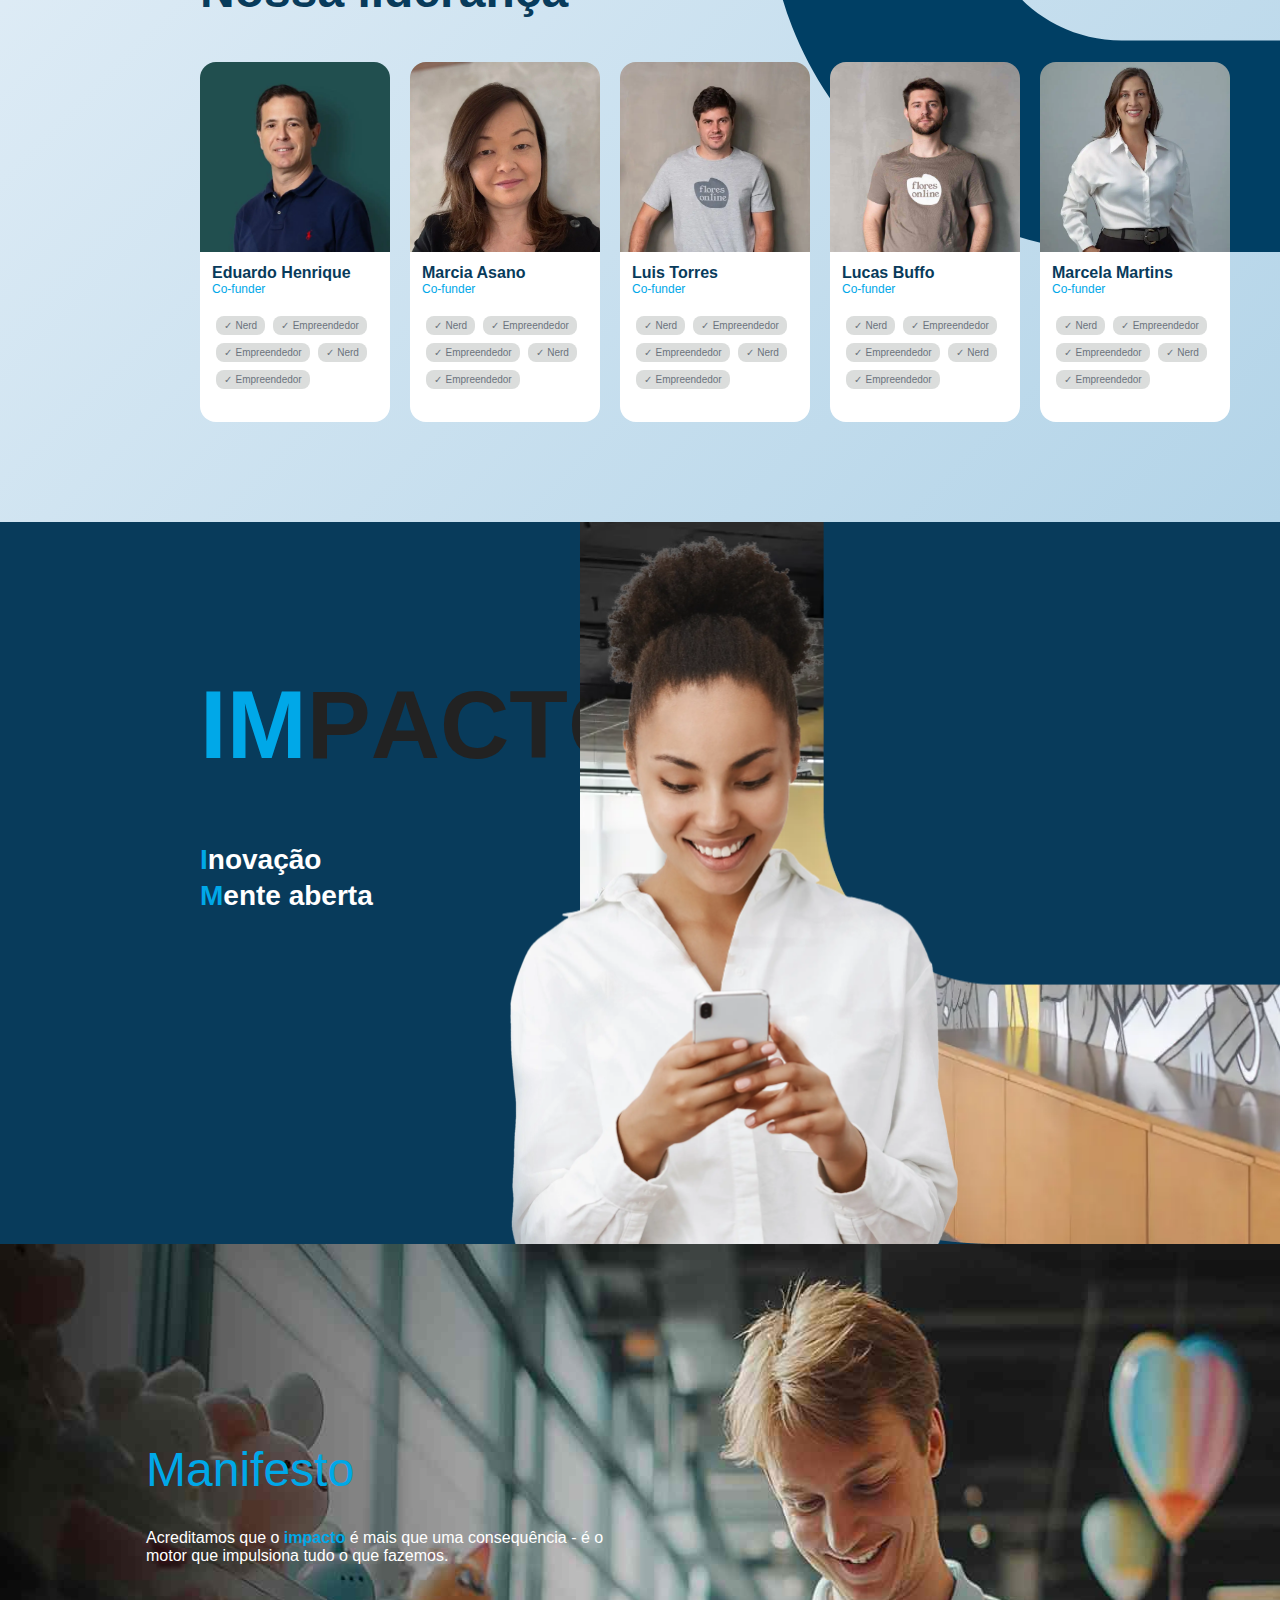
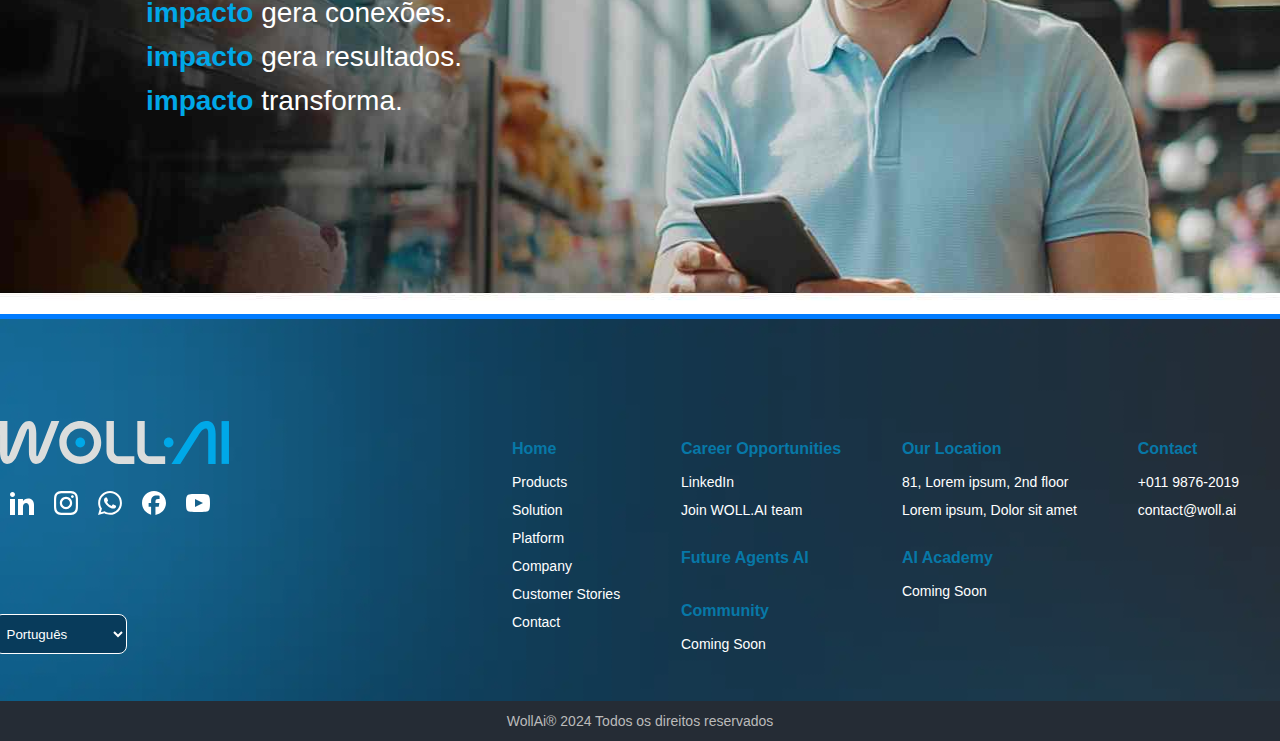
==== commit 5ae3b07c: "uhuuu ta acabando" ====
--- a/index.html
+++ b/index.html
@@ -233,7 +233,7 @@
             alt="Imagem representativa"
             class="bg-img-desktop bg-img-header-1"
           />
-          <img src="./img/mobille/m-h1.png" class="bg-img-mobile" alt="" />
+          <img src="./img/mobille/m-h1.jpg" class="bg-img-mobile" alt="" />
         </div>
 
         <div class="container-header slide">
@@ -269,7 +269,7 @@
             alt="Imagem representativa"
             class="bg-img-desktop"
           />
-          <img src="./img/mobille/m-h2.png" class="bg-img-mobile" />
+          <img src="./img/mobille/m-h2.jpg" class="bg-img-mobile" />
         </div>
 
         <div class="container-header slide">
@@ -296,7 +296,7 @@
             alt="Imagem representativa "
             class="bg-img-desktop"
           />
-          <img src="./img/mobille/m-h3.png" alt="" class="bg-img-mobile" />
+          <img src="./img/mobille/m-h3.jpg" alt="" class="bg-img-mobile" />
         </div>
 
         <div class="container-header slide">
@@ -328,7 +328,7 @@
             alt="Imagem representativa"
             class="bg-img-desktop bg-img-header-4"
           />
-          <img src="./img/mobille/m-h4.png" alt="" class="bg-img-mobile" />
+          <img src="./img/mobille/m-h4.jpg" alt="" class="bg-img-mobile" />
         </div>
 
         <div class="carousel-headers">
@@ -676,7 +676,7 @@
         />
         <div class="case1">
           <img
-            src="./img/mobille/m-case-1.png"
+            src="./img/mobille/m-case-1.jpg"
             alt=""
             class="case-1-bg-mobile"
           />
@@ -757,7 +757,7 @@
         <div class="case2">
    
           <img
-            src="./img/mobille/m-case-2.png"
+            src="./img/mobille/m-case-2.jpg"
             alt=""
             class="case-2-bg-mobile"
           />
@@ -865,18 +865,18 @@
         <div class="crm-images">
           <img
             id="crm-image"
-            src="./img/crm/crm.png"
+            src="./img/crm/crm.jpg"
             alt="CRM"
             class="active"
           />
           <img
             id="gestor-image"
-            src="./img/crm/gestorpdepedidos.png"
+            src="./img/crm/gestorpdepedidos.jpg"
             alt="Gestor de Pedidos"
           />
           <img
             id="contact-image"
-            src="./img/crm/contaactcenter.png"
+            src="./img/crm/contaactcenter.jpg"
             alt="Contact Center"
           />
         </div>
@@ -1043,7 +1043,7 @@
         class="manifesto-bg-desktop"
       />
       <img
-        src="./img/mobille/m-manifesto.png"
+        src="./img/mobille/m-manifesto.jpg"
         alt="Background Mobile"
         class="manifesto-bg-mobile"
       />
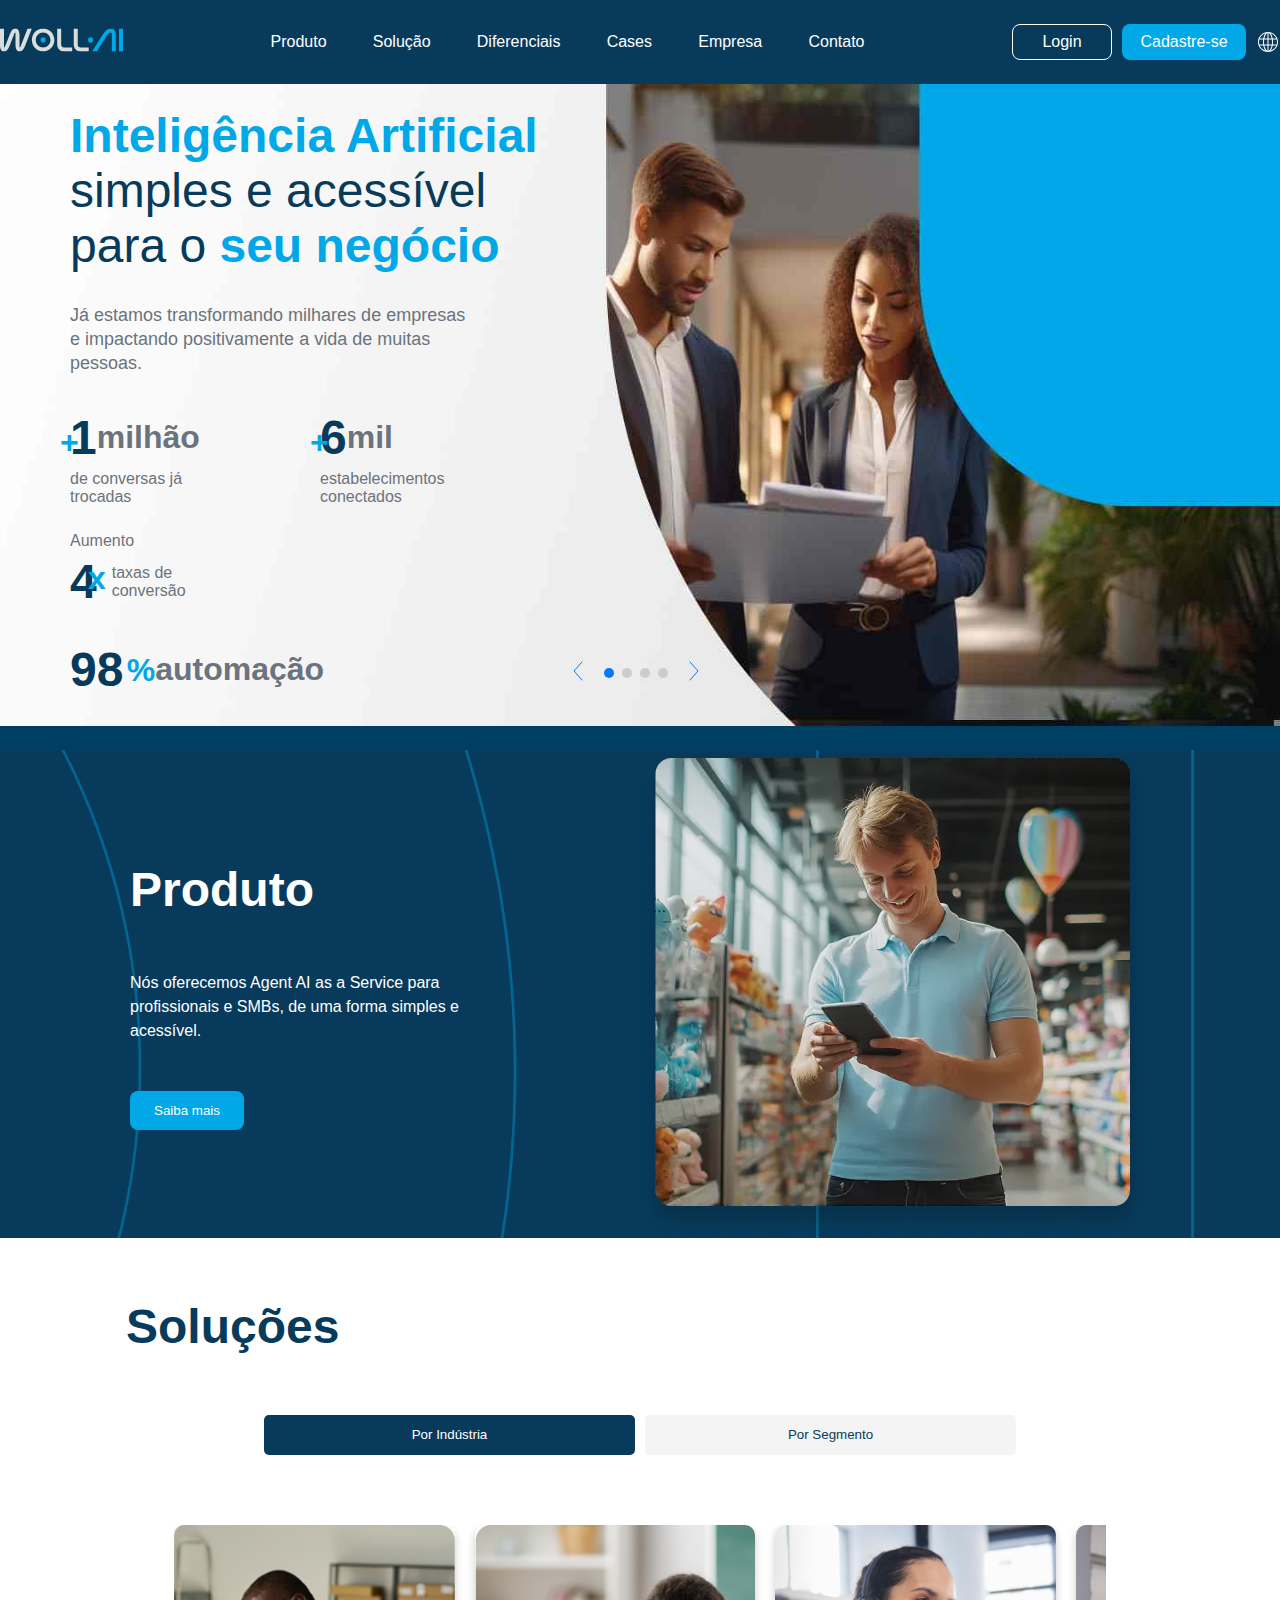
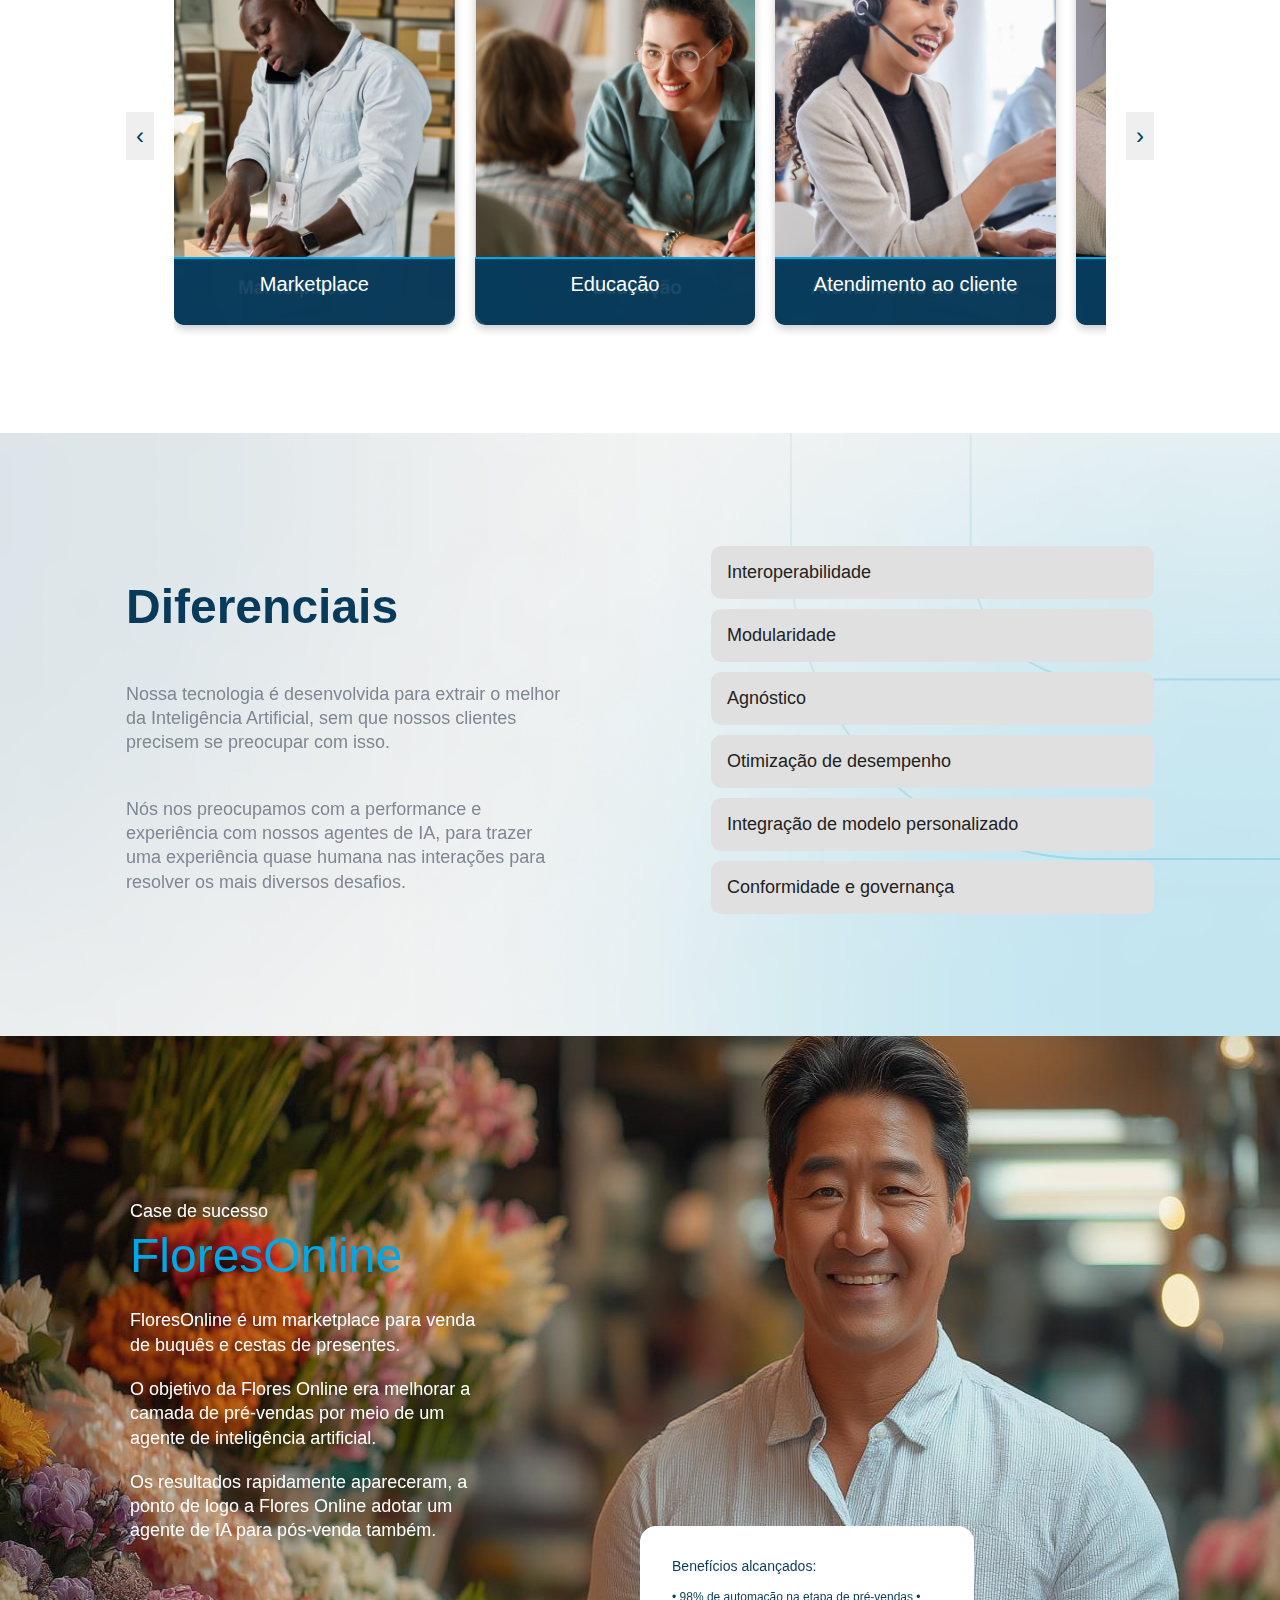
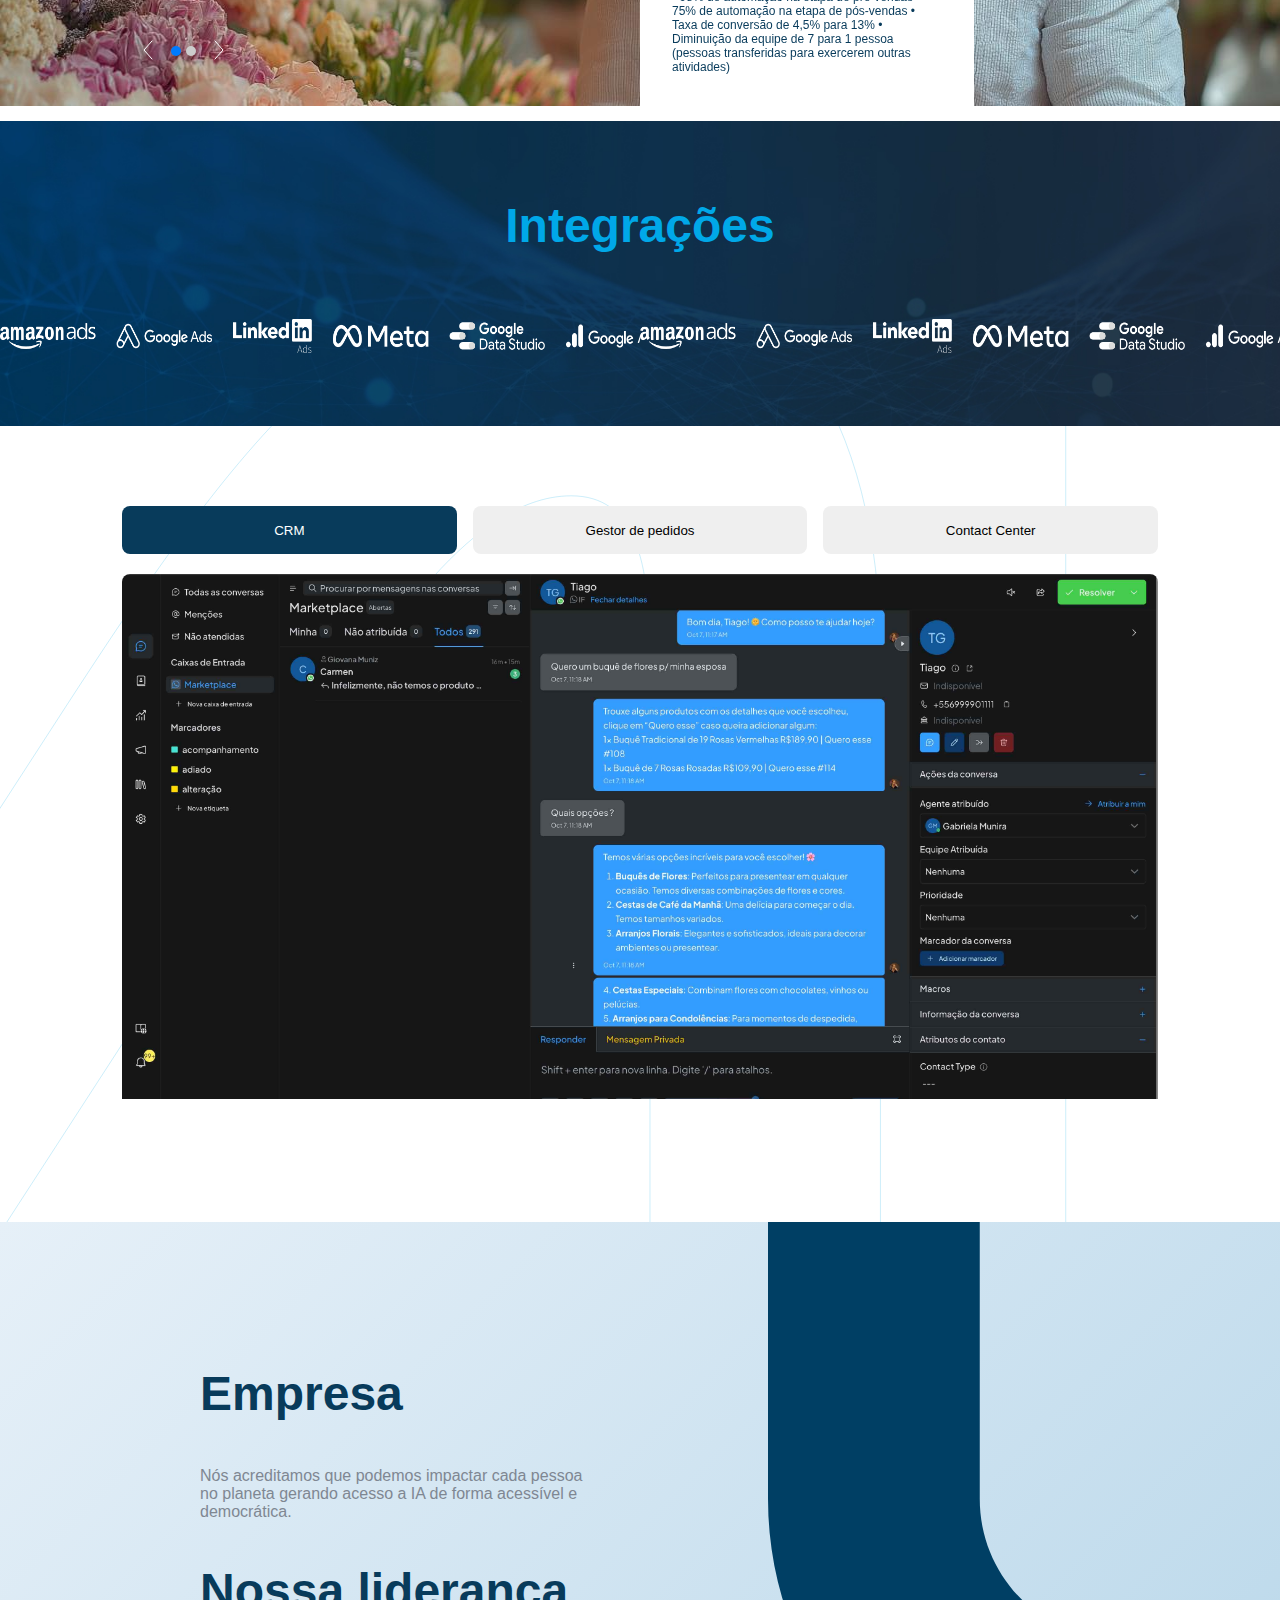
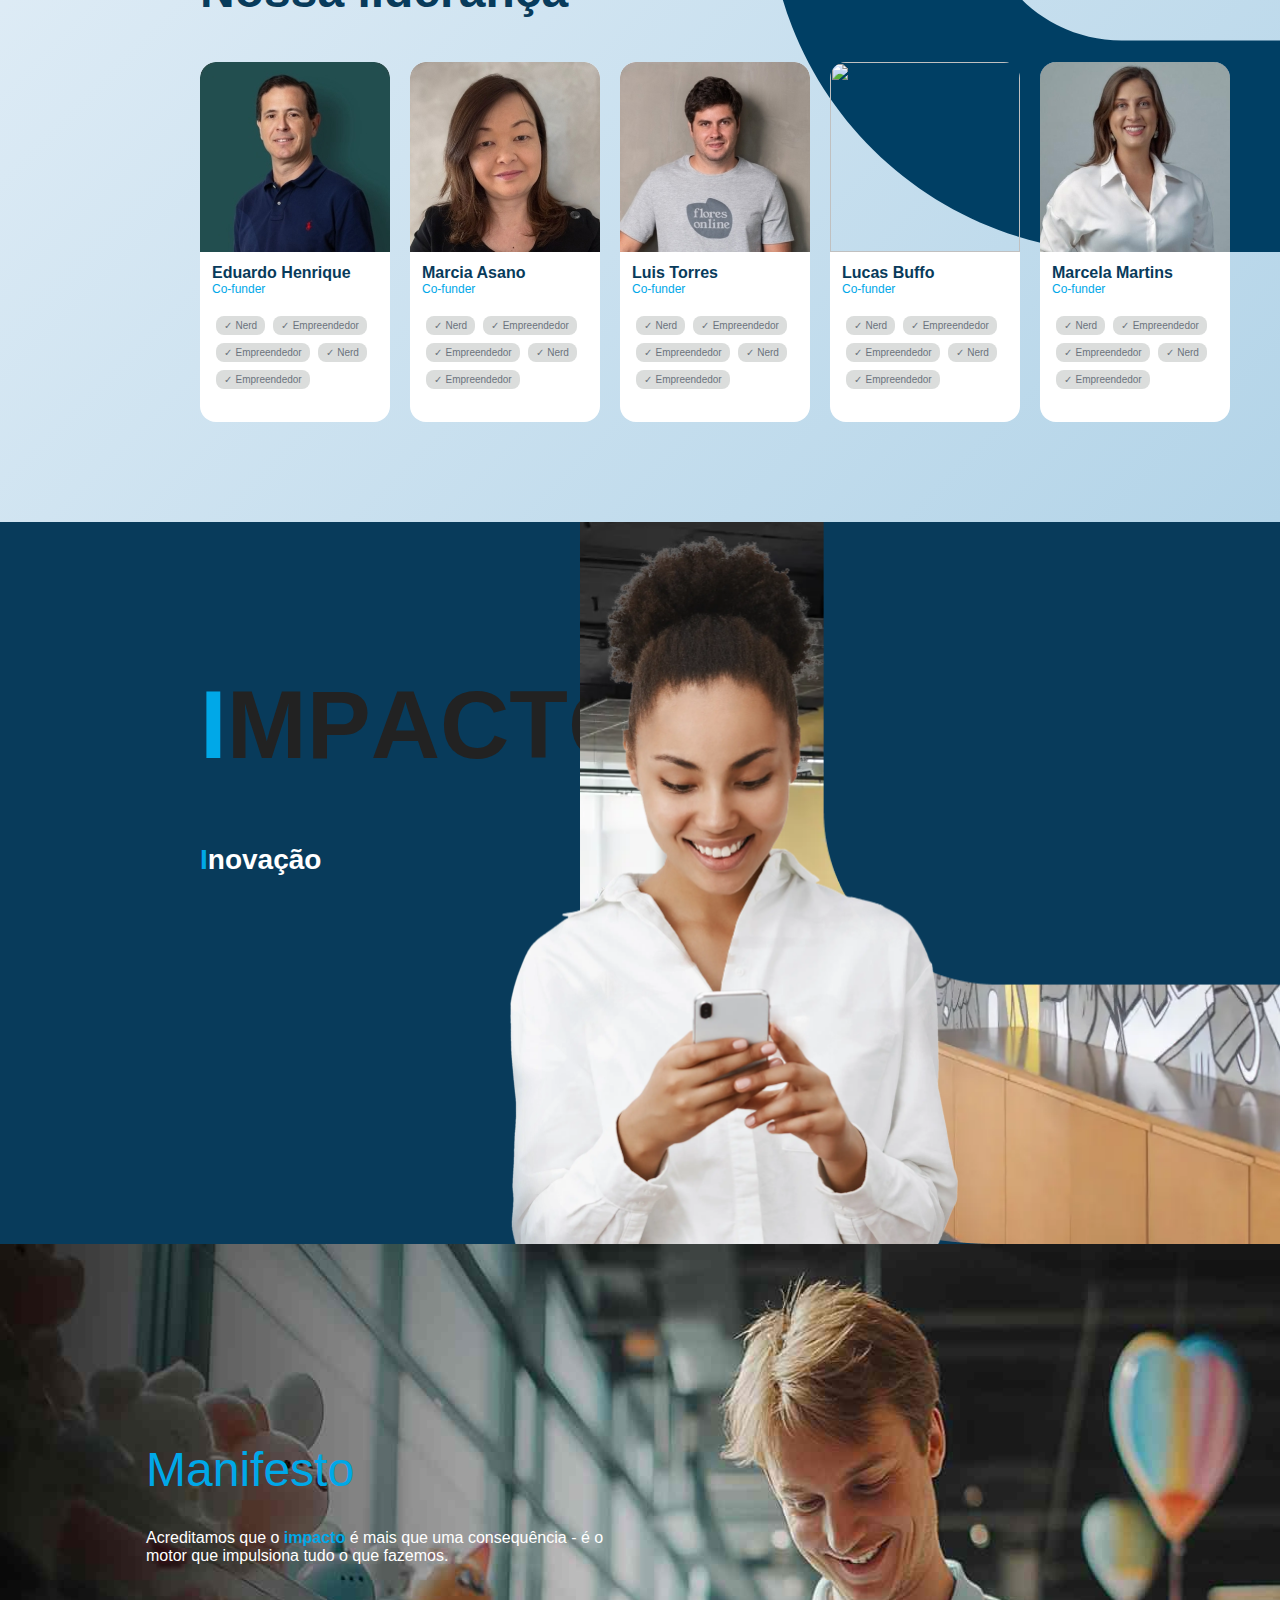
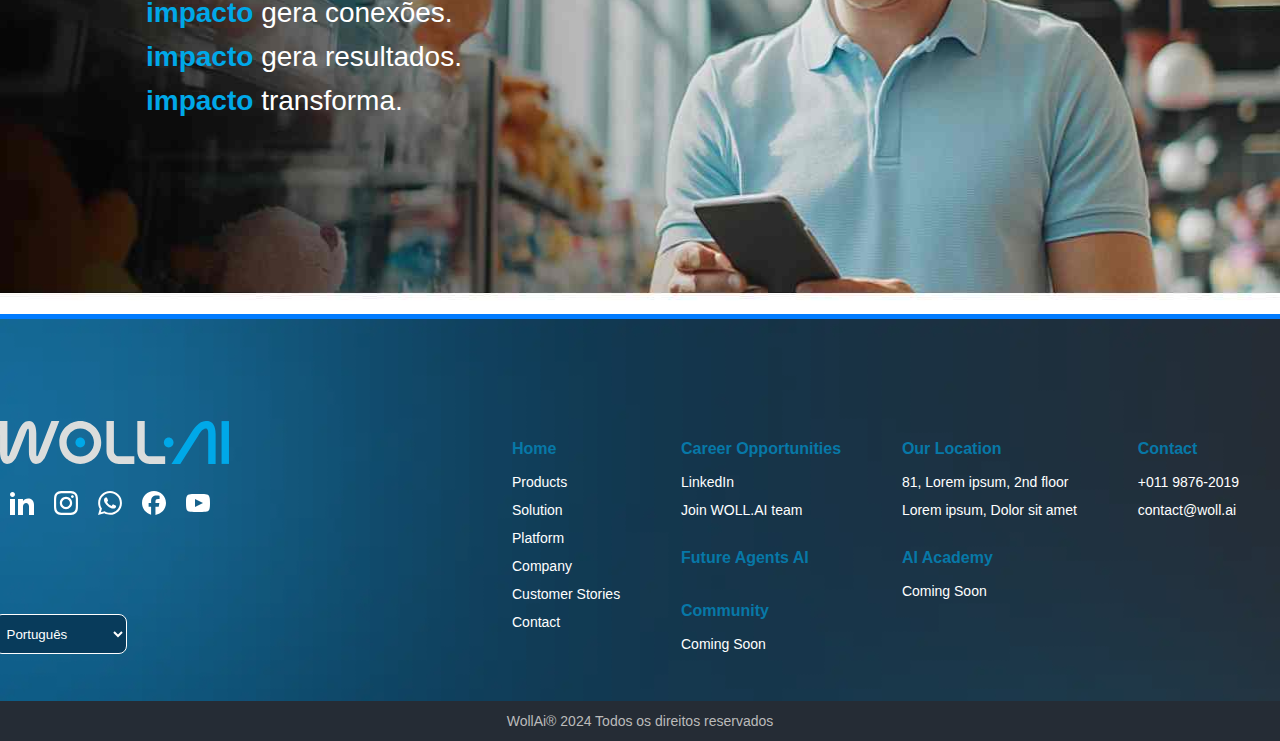
==== commit 47d612ab: "ajustes pós entrega" ====
--- a/index.html
+++ b/index.html
@@ -75,7 +75,7 @@
               >
                 <option value="pt">Português</option>
                 <option value="en">English</option>
-                <option value="es">Español</option>
+                <!-- <option value="es">Español</option> -->
               </select>
             </li>
           </ul>
@@ -909,7 +909,7 @@
           <div class="container-lideranca">
             <div class="container-cards-lideranca">
               <div class="card-lideranca">
-                <img src="./img/lideranca/Eduardo.webp" alt="" />
+                <img src="./img/lideranca/eduardo.jpg" alt="" />
                 <div class="container-detalhes-cards">
                   <div class="container-nomes">
                     <h4 class="nome-co-funder">Eduardo Henrique</h4>
@@ -925,7 +925,7 @@
                 </div>
               </div>
               <div class="card-lideranca">
-                <img src="./img/lideranca/Marcia.webp" alt="" />
+                <img src="./img/lideranca/marcia.jpg" alt="" />
                 <div class="container-detalhes-cards">
                   <div class="container-nomes">
                     <h4 class="nome-co-funder">Marcia Asano</h4>
@@ -941,7 +941,7 @@
                 </div>
               </div>
               <div class="card-lideranca">
-                <img src="./img/lideranca/Luis.webp" alt="" />
+                <img src="./img/lideranca/luis.jpg" alt="" />
                 <div class="container-detalhes-cards">
                   <div class="container-nomes">
                     <h4 class="nome-co-funder">Luis Torres</h4>
@@ -957,7 +957,7 @@
                 </div>
               </div>
               <div class="card-lideranca">
-                <img src="./img/lideranca/Lucas.jpg" alt="" />
+                <img src="./img/lideranca/lucas.jpg" alt="" />
                 <div class="container-detalhes-cards">
                   <div class="container-nomes">
                     <h4 class="nome-co-funder">Lucas Buffo</h4>
@@ -973,7 +973,7 @@
                 </div>
               </div>
               <div class="card-lideranca">
-                <img src="./img/lideranca/Marcela.webp" alt="" />
+                <img src="./img/lideranca/marcela.jpg" alt="" />
                 <div class="container-detalhes-cards">
                   <div class="container-nomes">
                     <h4 class="nome-co-funder">Marcela Martins</h4>
@@ -1036,7 +1036,7 @@
       </div>
     </section> 
 
-     <section class="manifesto-section" id="manifesto">
+    <section class="manifesto-section" id="manifesto">
       <img
         src="./img/bg/bg-manifesto.jpg"
         alt="Background Desktop"
@@ -1201,7 +1201,7 @@
           <select id="language-selector-footer">
             <option value="pt">Português</option>
             <option value="en">English</option>
-            <option value="es">Español</option>
+            <!-- <option value="es">Español</option> -->
           </select>
         </div>
       </div>
